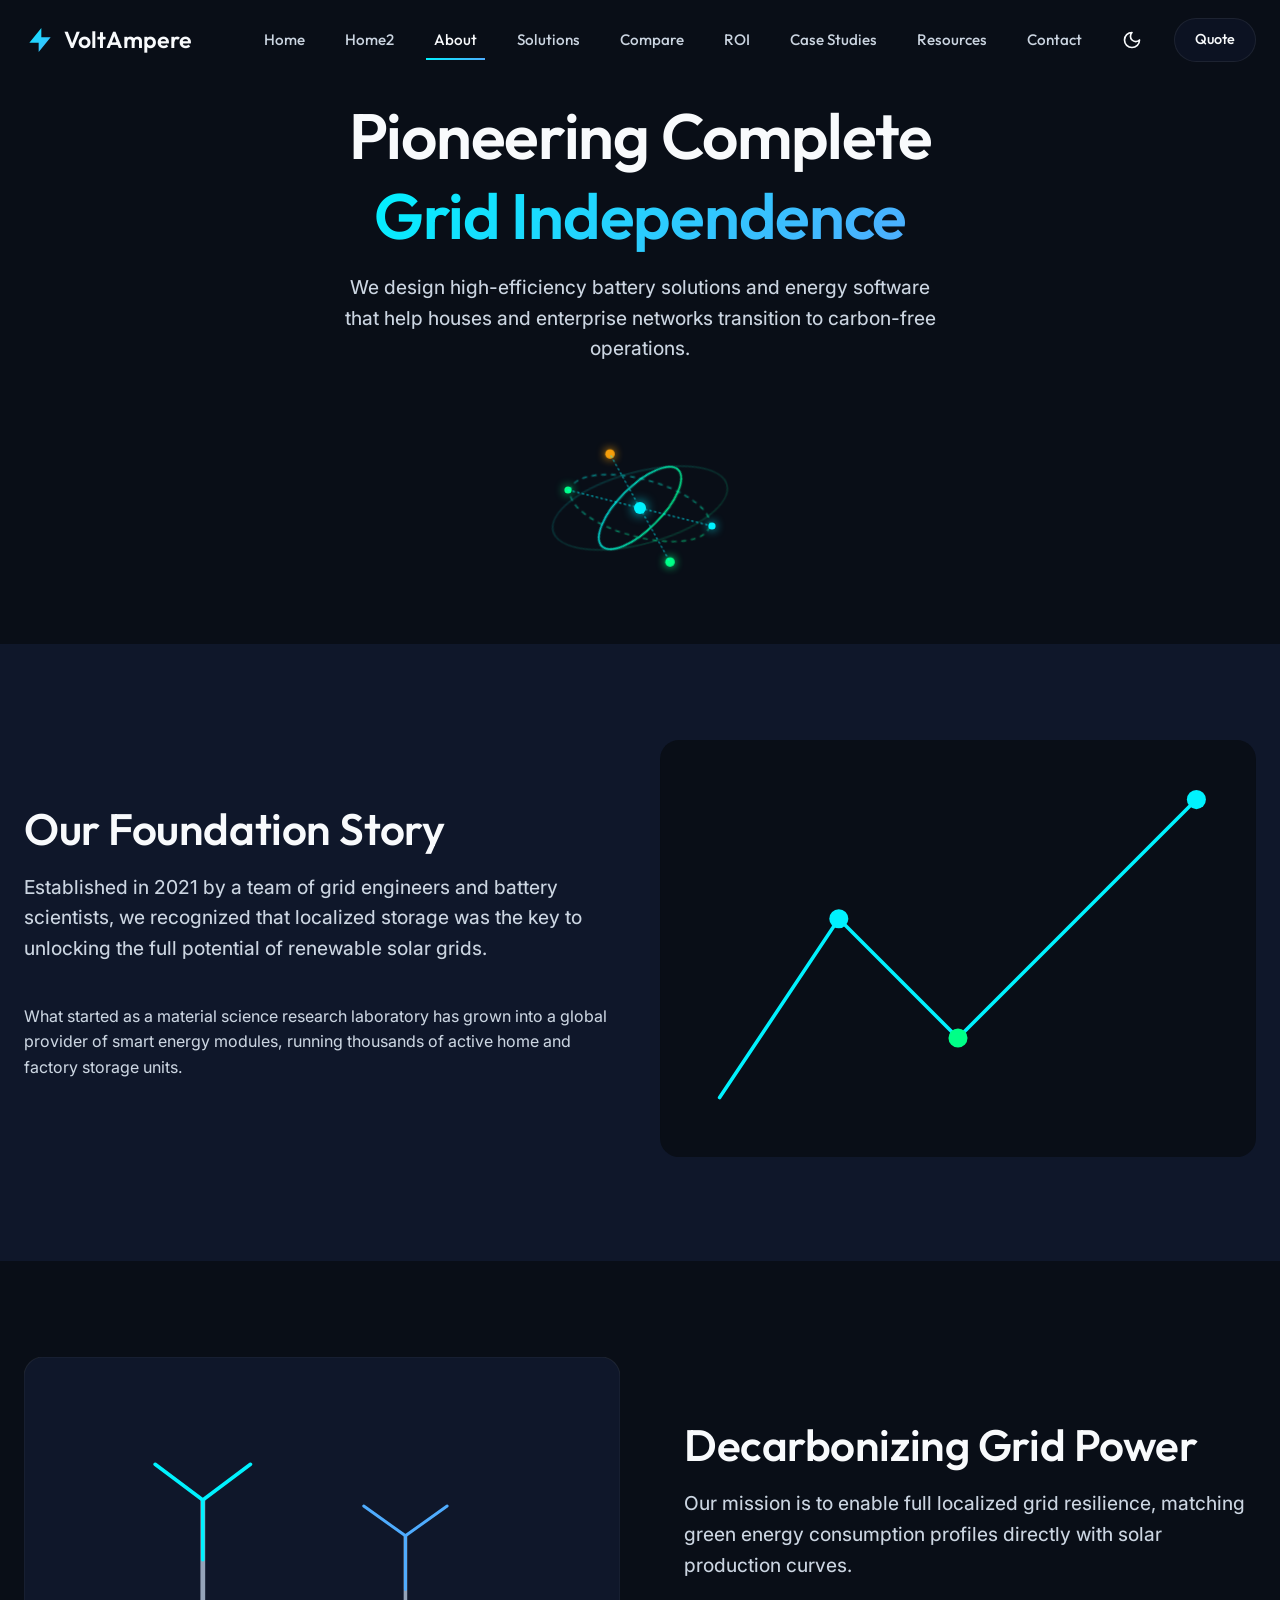
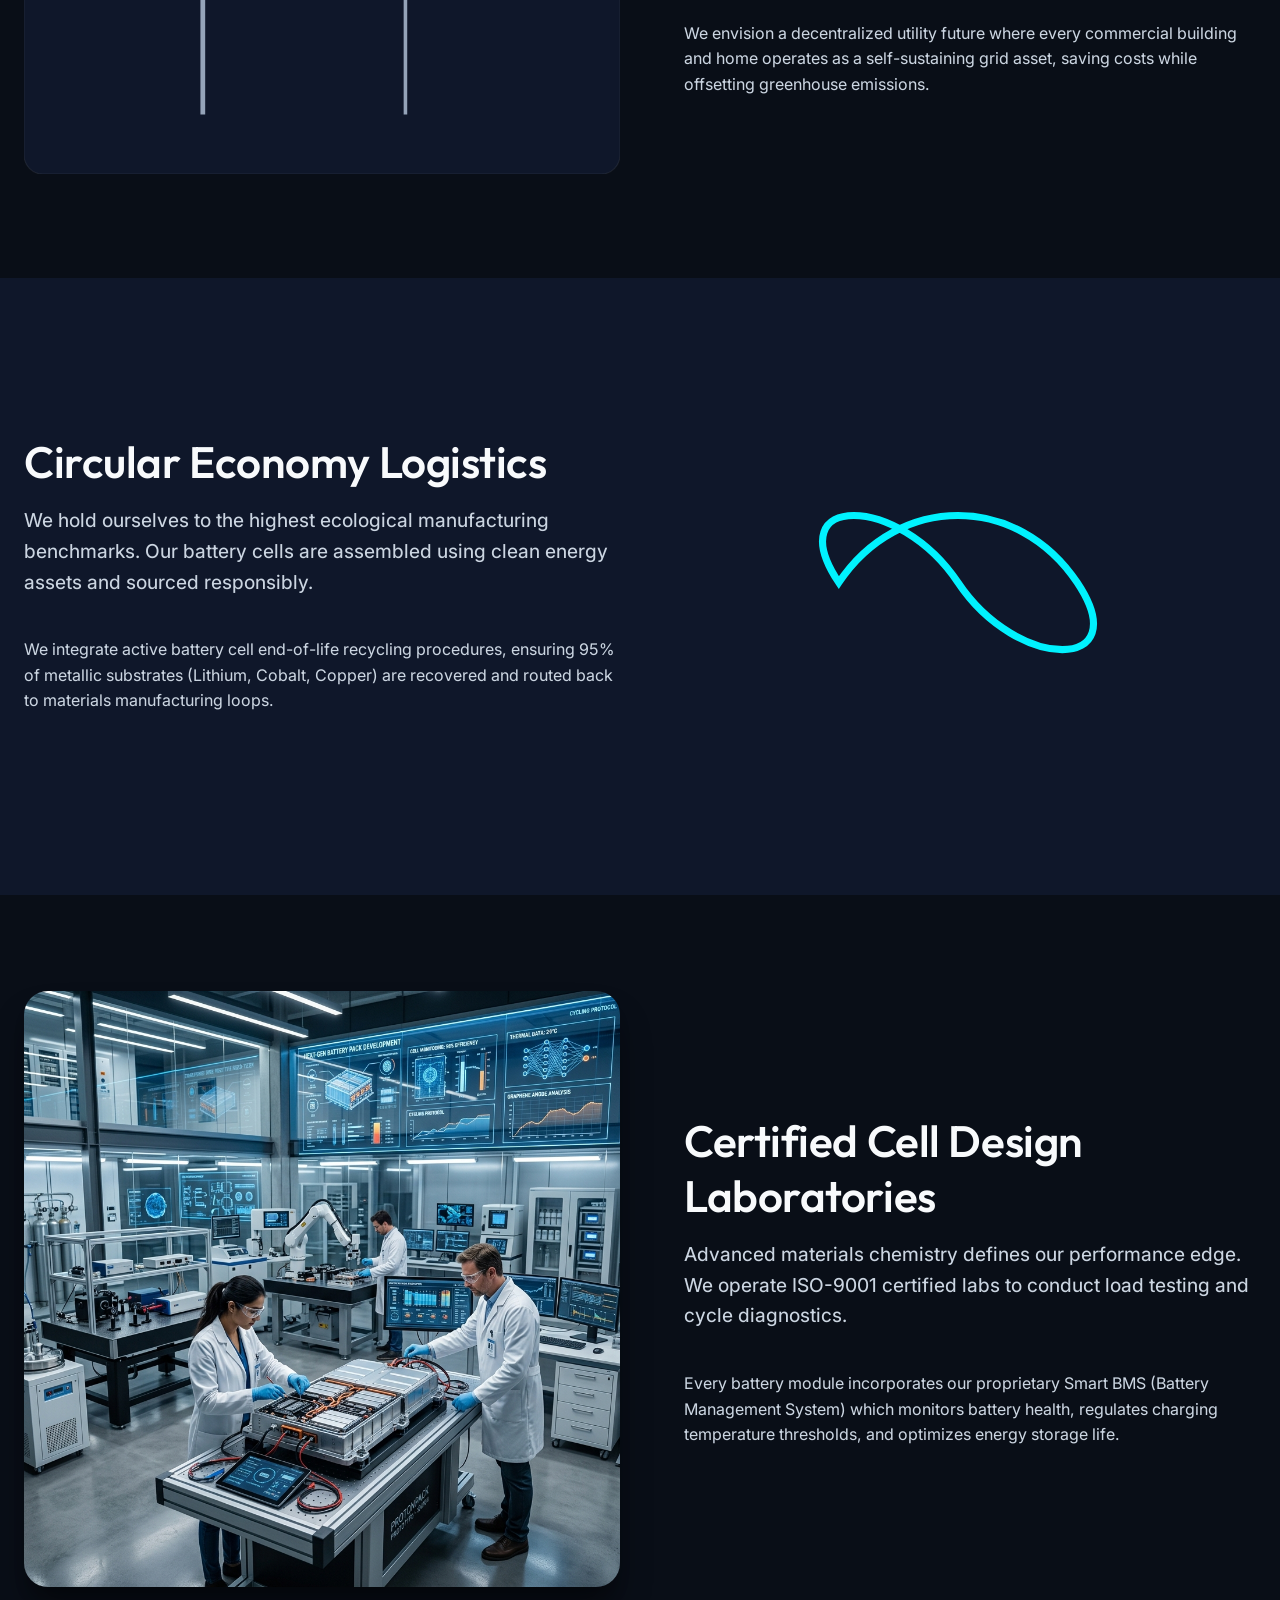
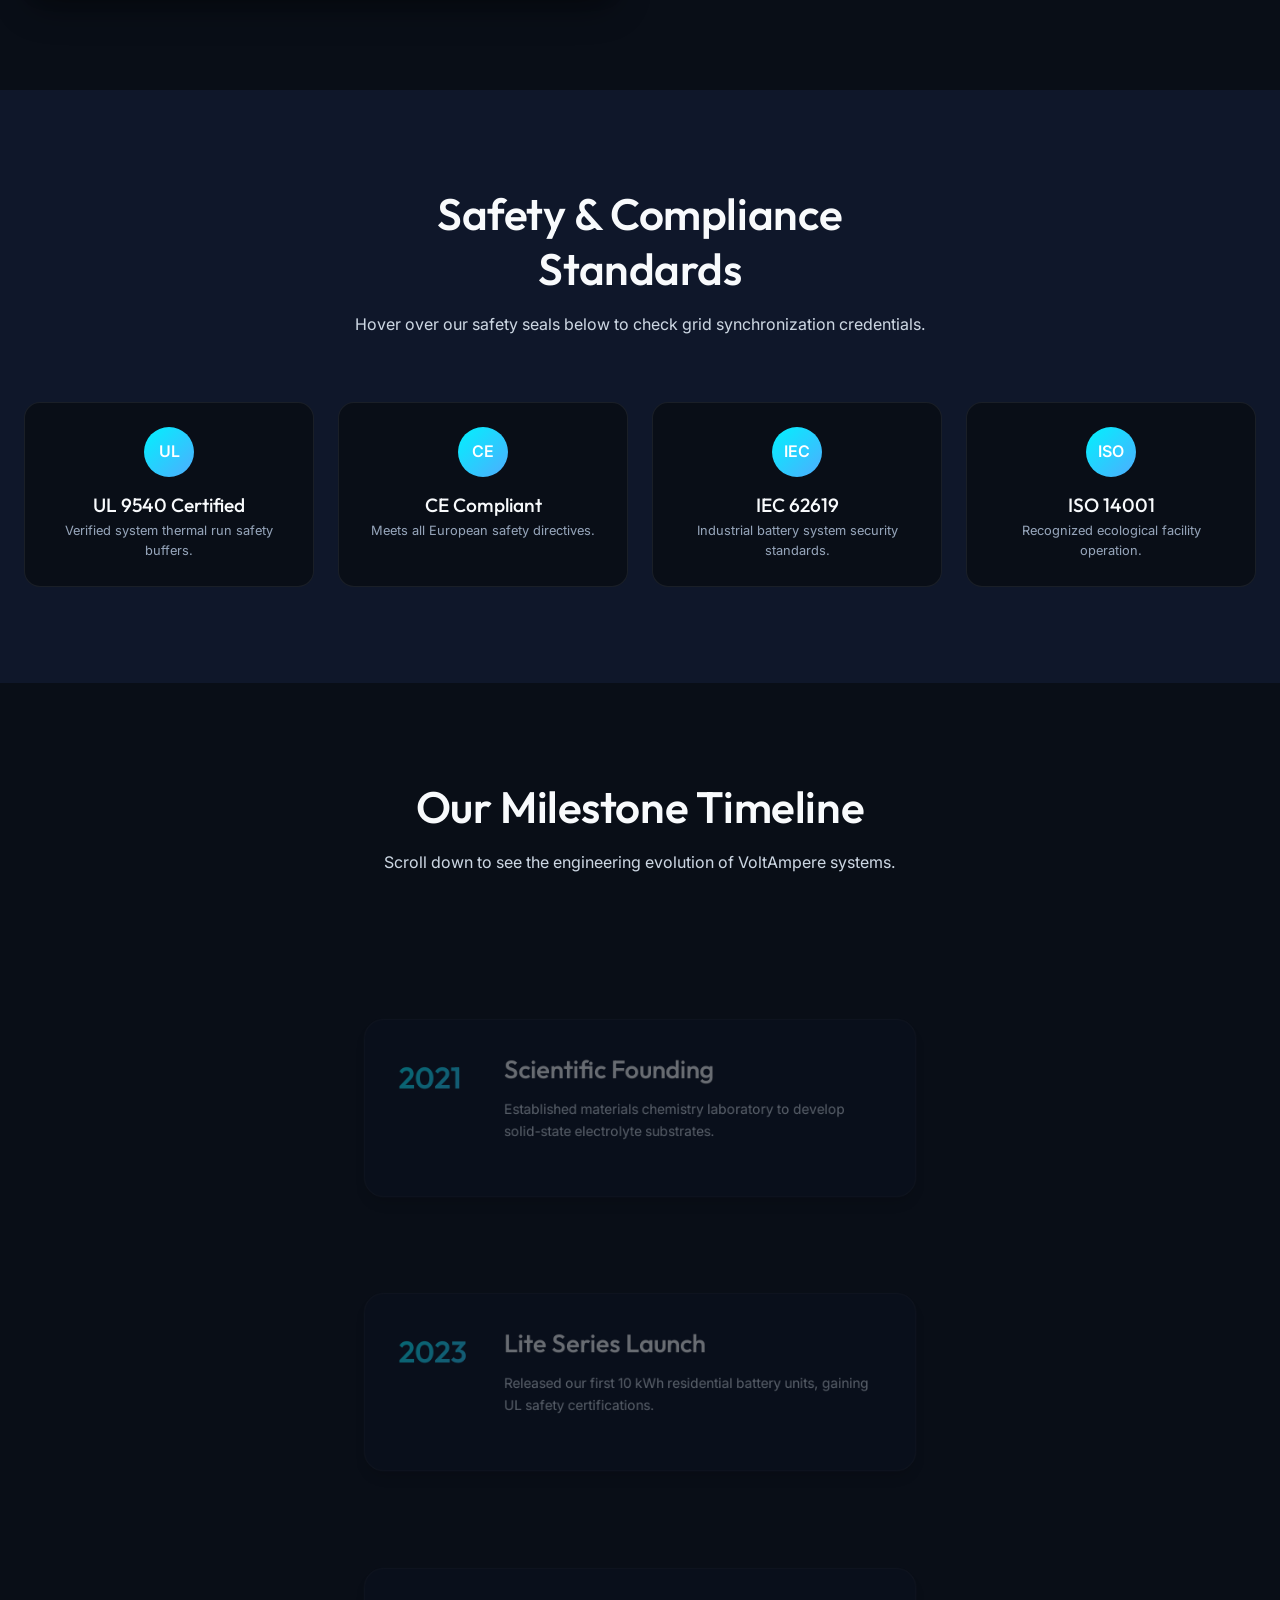
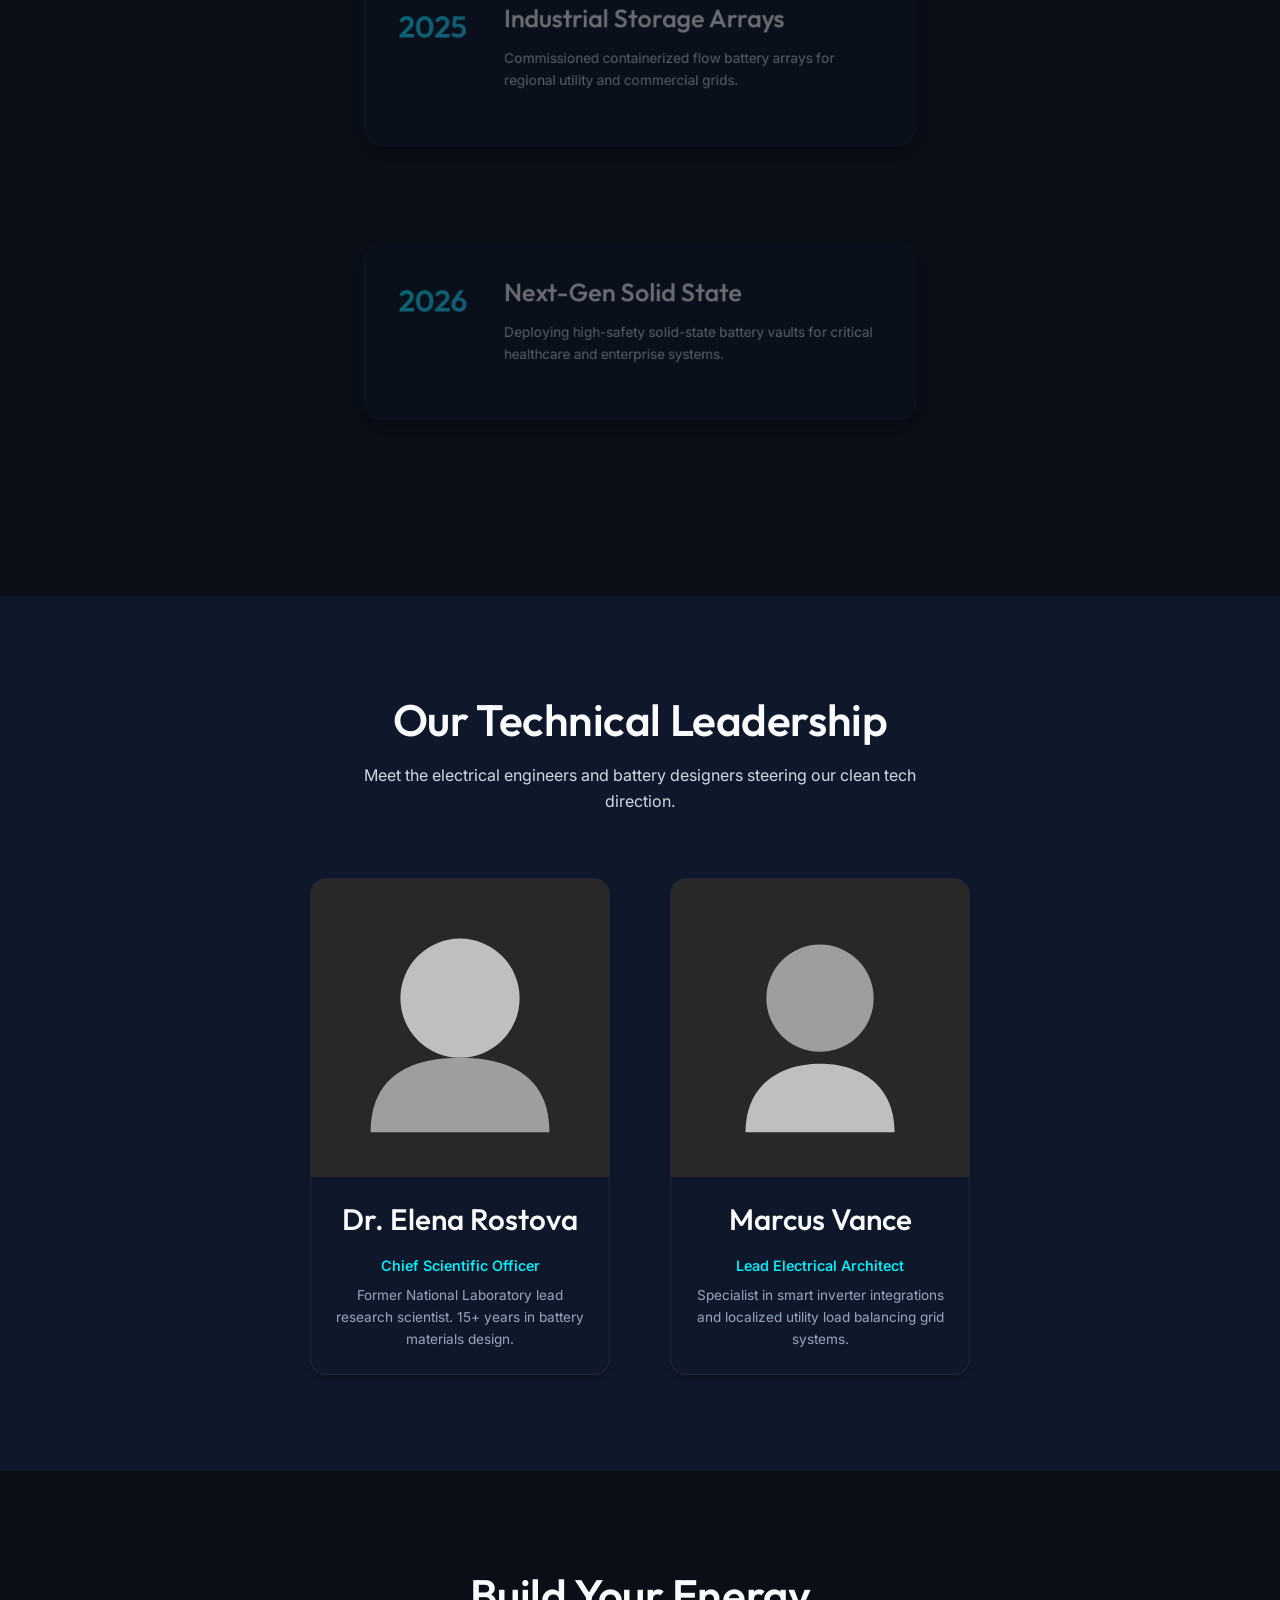
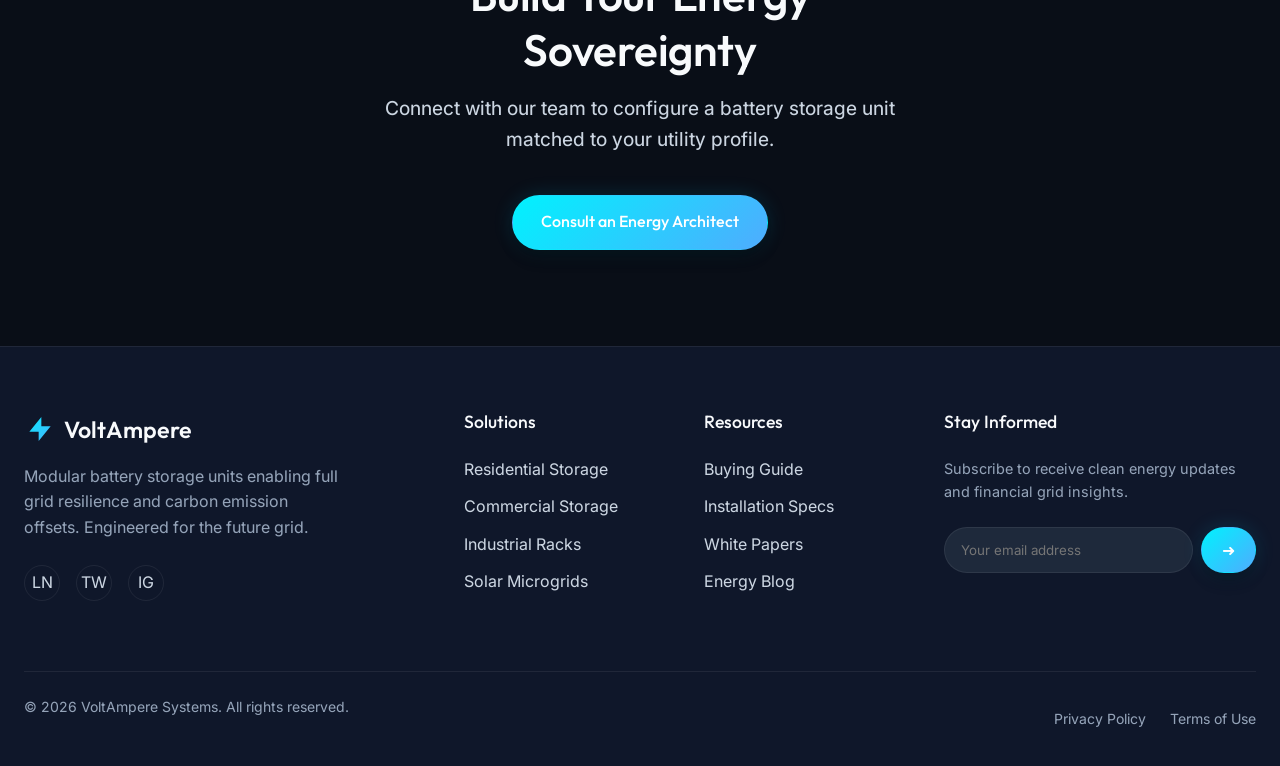
==== about.html @ 414923e1 "Build: Premium energy storage website layouts, animated SVGs, responsive overflow locks, and custom " ====
<!DOCTYPE html>
<html lang="en" data-theme="dark">
<head>
    <meta charset="UTF-8">
    <meta name="viewport" content="width=device-width, initial-scale=1.0">
    <meta name="description" content="Learn about our clean tech mission, design values and advanced energy cells engineering team.">
    <title>VoltAmpere | About Our Clean Tech Mission</title>
    
    <!-- Favicon -->
    <link rel="icon" type="image/svg+xml" href="data:image/svg+xml,%3Csvg xmlns='http://www.w3.org/2000/svg' viewBox='0 0 24 24'%3E%3Cpath fill='%2300f2fe' d='M13 10V3L4 14h7v7l9-11h-7z'/%3E%3C/svg%3E">
    
    <!-- Stylesheets -->
    <link rel="stylesheet" href="styles/main.css">
    <link rel="stylesheet" href="styles/page-specific.css">
</head>
<body class="theme-cyan-green">

    <!-- HEADER NAVIGATION -->
    <header class="site-header">
        <div class="container">
            <a href="index.html" class="logo" aria-label="VoltAmpere Home">
                <div class="logo-icon"></div>
                <span>VoltAmpere</span>
            </a>
            
            <nav class="desktop-nav" aria-label="Main Navigation">
                <a href="index.html" class="nav-link">Home</a>
                <a href="home2.html" class="nav-link">Home2</a>
                <a href="about.html" class="nav-link active">About</a>
                <a href="solutions.html" class="nav-link">Solutions</a>
                <a href="compare.html" class="nav-link">Compare</a>
                <a href="roi.html" class="nav-link">ROI</a>
                <a href="projects.html" class="nav-link">Case Studies</a>
                <a href="resources.html" class="nav-link">Resources</a>
                <a href="contact.html" class="nav-link">Contact</a>
                
                <button class="theme-toggle-btn" aria-label="Toggle Light/Dark Mode">
                    <svg class="sun" viewBox="0 0 24 24" fill="none" stroke="currentColor" stroke-width="2" stroke-linecap="round" stroke-linejoin="round"><circle cx="12" cy="12" r="4"/><path d="M12 2v2M12 20v2M4.93 4.93l1.41 1.41M17.66 17.66l1.41 1.41M2 12h2M20 12h2M6.34 17.66l-1.41 1.41M19.07 4.93l-1.41 1.41"/></svg>
                    <svg class="moon" viewBox="0 0 24 24" fill="none" stroke="currentColor" stroke-width="2" stroke-linecap="round" stroke-linejoin="round"><path d="M12 3a6 6 0 0 0 9 9 9 9 0 1 1-9-9Z"/></svg>
                </button>
                
                <a href="contact.html" class="btn btn-secondary" style="padding: 0.6rem 1.25rem; font-size: 0.9rem;">Quote</a>
            </nav>
            
            <button class="menu-btn" aria-label="Open Navigation Menu" aria-expanded="false">
                <span class="menu-btn-burger"></span>
            </button>
        </div>
    </header>

    <!-- MOBILE NAVIGATION DRAWER -->
    <div class="mobile-backdrop"></div>
    <nav class="mobile-nav" aria-label="Mobile Navigation">
        <button class="theme-toggle-btn" aria-label="Toggle Light/Dark Mode" style="align-self: flex-end; margin-bottom: var(--spacing-sm);">
            <svg class="sun" viewBox="0 0 24 24" fill="none" stroke="currentColor" stroke-width="2" stroke-linecap="round" stroke-linejoin="round"><circle cx="12" cy="12" r="4"/><path d="M12 2v2M12 20v2M4.93 4.93l1.41 1.41M17.66 17.66l1.41 1.41M2 12h2M20 12h2M6.34 17.66l-1.41 1.41M19.07 4.93l-1.41 1.41"/></svg>
            <svg class="moon" viewBox="0 0 24 24" fill="none" stroke="currentColor" stroke-width="2" stroke-linecap="round" stroke-linejoin="round"><path d="M12 3a6 6 0 0 0 9 9 9 9 0 1 1-9-9Z"/></svg>
        </button>
        <a href="index.html" class="nav-link">Home</a>
        <a href="home2.html" class="nav-link">Home2</a>
        <a href="about.html" class="nav-link active">About</a>
        <a href="solutions.html" class="nav-link">Solutions</a>
        <a href="compare.html" class="nav-link">Compare</a>
        <a href="roi.html" class="nav-link">ROI</a>
        <a href="projects.html" class="nav-link">Case Studies</a>
        <a href="resources.html" class="nav-link">Resources</a>
        <a href="contact.html" class="nav-link">Contact</a>
        <a href="contact.html" class="btn btn-primary" style="margin-top: var(--spacing-md);">Quote</a>
    </nav>

    <!-- HERO / TITLE -->
    <section class="section" style="padding-top: calc(var(--header-height) + var(--spacing-sm)); padding-bottom: var(--spacing-sm); min-height: calc(75vh - var(--header-height)); display: flex; align-items: center; text-align: center;" aria-label="About Us Hero">
        <div class="container" style="max-width: 800px; display: flex; flex-direction: column; align-items: center;">
            <div class="reveal">
                <h1 style="margin-bottom: var(--spacing-sm);">Pioneering Complete <br><span style="background: var(--accent-gradient); -webkit-background-clip: text; -webkit-text-fill-color: transparent;">Grid Independence</span></h1>
                <p class="lead-text" style="max-width: 600px; margin: 0 auto var(--spacing-sm);">We design high-efficiency battery solutions and energy software that help houses and enterprise networks transition to carbon-free operations.</p>
            </div>
            <div class="reveal stagger-2" style="width: 100%; max-width: 280px; margin-top: var(--spacing-xs);">
                <div style="height: 240px; display: flex; align-items: center; justify-content: center; perspective: 800px;">
                    <svg viewBox="0 0 400 400" width="100%" height="100%" style="overflow: visible; transform-style: preserve-3d; animation: float-slow 4s ease-in-out infinite alternate;">
                        <defs>
                            <linearGradient id="grid-grad-about" x1="0" y1="0" x2="1" y2="1">
                                <stop offset="0%" stop-color="#00f2fe"/>
                                <stop offset="100%" stop-color="#00ff87"/>
                            </linearGradient>
                        </defs>
                        <!-- 3D floating rings -->
                        <ellipse cx="200" cy="200" rx="150" ry="60" stroke="url(#grid-grad-about)" stroke-width="1.5" fill="none" opacity="0.3" transform="rotate(-15 200 200)"/>
                        <ellipse cx="200" cy="200" rx="120" ry="48" stroke="url(#grid-grad-about)" stroke-width="2" fill="none" opacity="0.6" stroke-dasharray="8 8" transform="rotate(15 200 200)"/>
                        <ellipse cx="200" cy="200" rx="90" ry="36" stroke="url(#grid-grad-about)" stroke-width="3" fill="none" opacity="0.9" transform="rotate(-45 200 200)"/>
                        <!-- Nodes -->
                        <circle cx="200" cy="200" r="10" fill="#00f2fe" style="filter: drop-shadow(0 0 10px #00f2fe);"/>
                        <circle cx="80" cy="170" r="6" fill="#00ff87" style="filter: drop-shadow(0 0 8px #00ff87);"/>
                        <circle cx="320" cy="230" r="6" fill="#00f2fe" style="filter: drop-shadow(0 0 8px #00f2fe);"/>
                        <circle cx="150" cy="110" r="8" fill="#f59e0b" style="filter: drop-shadow(0 0 8px #f59e0b);"/>
                        <circle cx="250" cy="290" r="8" fill="#00ff87" style="filter: drop-shadow(0 0 8px #00ff87);"/>
                        <!-- Connecting lines -->
                        <line x1="200" y1="200" x2="80" y2="170" stroke="#00f2fe" stroke-width="1.5" stroke-dasharray="4 4"/>
                        <line x1="200" y1="200" x2="320" y2="230" stroke="#00f2fe" stroke-width="1.5" stroke-dasharray="4 4"/>
                        <line x1="200" y1="200" x2="150" y2="110" stroke="#00f2fe" stroke-width="1.5" stroke-dasharray="4 4"/>
                        <line x1="200" y1="200" x2="250" y2="290" stroke="#00f2fe" stroke-width="1.5" stroke-dasharray="4 4"/>
                    </svg>
                </div>
            </div>
        </div>
    </section>

    <!-- COMPANY STORY -->
    <section class="section" style="background: var(--bg-secondary);" aria-label="Company Story">
        <div class="container">
            <div class="grid-2" style="align-items: center;">
                <div class="reveal">
                    <h2>Our Foundation Story</h2>
                    <p class="lead-text">Established in 2021 by a team of grid engineers and battery scientists, we recognized that localized storage was the key to unlocking the full potential of renewable solar grids.</p>
                    <p>What started as a material science research laboratory has grown into a global provider of smart energy modules, running thousands of active home and factory storage units.</p>
                </div>
                <div class="reveal stagger-2">
                    <!-- SVG Company Story Graphic -->
                    <svg viewBox="0 0 500 350" fill="none" xmlns="http://www.w3.org/2000/svg" style="width: 100%;">
                        <rect width="500" height="350" rx="16" fill="var(--bg-primary)"/>
                        <!-- Stylized architectural drafting outline -->
                        <path d="M50 300 L150 150 L250 250 L450 50" stroke="var(--accent-primary)" stroke-width="3" stroke-linecap="round" fill="none"/>
                        <circle cx="150" cy="150" r="8" fill="#00f2fe"/>
                        <circle cx="250" cy="250" r="8" fill="#00ff87"/>
                        <circle cx="450" cy="50" r="8" fill="#00f2fe"/>
                    </svg>
                </div>
            </div>
        </div>
    </section>

    <!-- MISSION & VISION -->
    <section class="section" aria-label="Mission and Vision">
        <div class="container">
            <div class="grid-2" style="align-items: center;">
                <div class="reveal">
                    <!-- SVG Mission Landscape -->
                    <svg viewBox="0 0 500 350" fill="none" xmlns="http://www.w3.org/2000/svg" style="width: 100%;">
                        <rect width="500" height="350" rx="16" fill="var(--bg-secondary)" stroke="var(--border-color)" stroke-width="1"/>
                        <!-- Wind turbines -->
                        <line x1="150" y1="300" x2="150" y2="120" stroke="var(--text-muted)" stroke-width="4"/>
                        <path d="M150 120 L110 90 M150 120 L190 90 M150 120 L150 170" stroke="var(--accent-primary)" stroke-width="3" stroke-linecap="round"/>
                        
                        <line x1="320" y1="300" x2="320" y2="150" stroke="var(--text-muted)" stroke-width="3"/>
                        <path d="M320 150 L285 125 M320 150 L355 125 M320 150 L320 195" stroke="var(--accent-secondary)" stroke-width="2.5" stroke-linecap="round"/>
                    </svg>
                </div>
                <div class="reveal stagger-2" style="padding-left: var(--spacing-md);">
                    <h2>Decarbonizing Grid Power</h2>
                    <p class="lead-text">Our mission is to enable full localized grid resilience, matching green energy consumption profiles directly with solar production curves.</p>
                    <p>We envision a decentralized utility future where every commercial building and home operates as a self-sustaining grid asset, saving costs while offsetting greenhouse emissions.</p>
                </div>
            </div>
        </div>
    </section>

    <!-- SUSTAINABILITY COMMITMENT -->
    <section class="section" style="background: var(--bg-secondary);" aria-label="Sustainability Commitment">
        <div class="container">
            <div class="grid-2" style="align-items: center;">
                <div class="reveal">
                    <h2>Circular Economy Logistics</h2>
                    <p class="lead-text">We hold ourselves to the highest ecological manufacturing benchmarks. Our battery cells are assembled using clean energy assets and sourced responsibly.</p>
                    <p>We integrate active battery cell end-of-life recycling procedures, ensuring 95% of metallic substrates (Lithium, Cobalt, Copper) are recovered and routed back to materials manufacturing loops.</p>
                </div>
                <div class="reveal stagger-2">
                    <!-- SVG Ecology Loop Graphic -->
                    <svg viewBox="0 0 500 350" fill="none" xmlns="http://www.w3.org/2000/svg" style="width: 100%;">
                        <!-- Infinity leaf recycling loop -->
                        <path d="M150 175 C100 100, 200 100, 250 175 C300 250, 400 250, 350 175 C300 100, 200 100, 150 175 Z" stroke="url(#recycle-grad)" stroke-width="6" fill="none" stroke-linecap="round"/>
                        <defs>
                            <linearGradient id="recycle-grad" x1="100" y1="100" x2="400" y2="250">
                                <stop offset="0%" stop-color="#00f2fe"/>
                                <stop offset="100%" stop-color="#00ff87"/>
                            </linearGradient>
                        </defs>
                    </svg>
                </div>
            </div>
        </div>
    </section>

    <!-- OUR TECHNOLOGY & WHY CHOOSE US -->
    <section class="section" aria-label="Our Technology">
        <div class="container">
            <div class="grid-2" style="align-items: center;">
                <div class="reveal">
                    <img src="assets/images/tech_lab.png" alt="Advanced research engineers inspecting battery materials in clean lab" style="width: 100%; border-radius: var(--radius-lg); box-shadow: var(--shadow-lg);">
                </div>
                <div class="reveal stagger-2" style="padding-left: var(--spacing-md);">
                    <h2>Certified Cell Design Laboratories</h2>
                    <p class="lead-text">Advanced materials chemistry defines our performance edge. We operate ISO-9001 certified labs to conduct load testing and cycle diagnostics.</p>
                    <p>Every battery module incorporates our proprietary Smart BMS (Battery Management System) which monitors battery health, regulates charging temperature thresholds, and optimizes energy storage life.</p>
                </div>
            </div>
        </div>
    </section>

    <!-- INDUSTRY EXPERIENCE & CERTIFICATIONS -->
    <section class="section" style="background: var(--bg-secondary);" aria-label="Certifications">
        <div class="container">
            <div class="text-center" style="max-width: 600px; margin: 0 auto var(--spacing-xl);">
                <h2>Safety & Compliance Standards</h2>
                <p>Hover over our safety seals below to check grid synchronization credentials.</p>
            </div>
            
            <div class="grid-4">
                <!-- Cert 1 -->
                <div class="reveal cert-card" style="background: var(--bg-primary); padding: var(--spacing-md); border-radius: var(--radius-md); text-align: center; border: 1px solid var(--border-color); cursor: pointer;">
                    <div class="cert-icon" style="width: 50px; height: 50px; background: var(--accent-gradient); border-radius: 50%; display: flex; align-items: center; justify-content: center; color: #ffffff; font-weight: 580; margin: 0 auto var(--spacing-sm); transition: transform 0.6s cubic-bezier(0.16, 1, 0.3, 1);">UL</div>
                    <h4 style="margin-bottom: 0.25rem;">UL 9540 Certified</h4>
                    <p style="font-size: 0.8rem; color: var(--text-muted); margin-bottom: 0;">Verified system thermal run safety buffers.</p>
                </div>
                <!-- Cert 2 -->
                <div class="reveal stagger-2 cert-card" style="background: var(--bg-primary); padding: var(--spacing-md); border-radius: var(--radius-md); text-align: center; border: 1px solid var(--border-color); cursor: pointer;">
                    <div class="cert-icon" style="width: 50px; height: 50px; background: var(--accent-gradient); border-radius: 50%; display: flex; align-items: center; justify-content: center; color: #ffffff; font-weight: 580; margin: 0 auto var(--spacing-sm); transition: transform 0.6s cubic-bezier(0.16, 1, 0.3, 1);">CE</div>
                    <h4 style="margin-bottom: 0.25rem;">CE Compliant</h4>
                    <p style="font-size: 0.8rem; color: var(--text-muted); margin-bottom: 0;">Meets all European safety directives.</p>
                </div>
                <!-- Cert 3 -->
                <div class="reveal stagger-3 cert-card" style="background: var(--bg-primary); padding: var(--spacing-md); border-radius: var(--radius-md); text-align: center; border: 1px solid var(--border-color); cursor: pointer;">
                    <div class="cert-icon" style="width: 50px; height: 50px; background: var(--accent-gradient); border-radius: 50%; display: flex; align-items: center; justify-content: center; color: #ffffff; font-weight: 580; margin: 0 auto var(--spacing-sm); transition: transform 0.6s cubic-bezier(0.16, 1, 0.3, 1);">IEC</div>
                    <h4 style="margin-bottom: 0.25rem;">IEC 62619</h4>
                    <p style="font-size: 0.8rem; color: var(--text-muted); margin-bottom: 0;">Industrial battery system security standards.</p>
                </div>
                <!-- Cert 4 -->
                <div class="reveal stagger-4 cert-card" style="background: var(--bg-primary); padding: var(--spacing-md); border-radius: var(--radius-md); text-align: center; border: 1px solid var(--border-color); cursor: pointer;">
                    <div class="cert-icon" style="width: 50px; height: 50px; background: var(--accent-gradient); border-radius: 50%; display: flex; align-items: center; justify-content: center; color: #ffffff; font-weight: 580; margin: 0 auto var(--spacing-sm); transition: transform 0.6s cubic-bezier(0.16, 1, 0.3, 1);">ISO</div>
                    <h4 style="margin-bottom: 0.25rem;">ISO 14001</h4>
                    <p style="font-size: 0.8rem; color: var(--text-muted); margin-bottom: 0;">Recognized ecological facility operation.</p>
                </div>
            </div>
        </div>
    </section>

    <!-- INNOVATION TIMELINE (3D DEPTH SCROLL) -->
    <section class="section" style="perspective: 1000px; overflow: hidden;" aria-label="History Timeline">
        <div class="container">
            <div class="text-center" style="max-width: 600px; margin: 0 auto var(--spacing-xl);">
                <h2>Our Milestone Timeline</h2>
                <p>Scroll down to see the engineering evolution of VoltAmpere systems.</p>
            </div>
            
            <div class="timeline-depth-container">
                <!-- Card 1 -->
                <div class="timeline-depth-card">
                    <div class="timeline-depth-year">2021</div>
                    <div>
                        <h3>Scientific Founding</h3>
                        <p>Established materials chemistry laboratory to develop solid-state electrolyte substrates.</p>
                    </div>
                </div>
                <!-- Card 2 -->
                <div class="timeline-depth-card">
                    <div class="timeline-depth-year">2023</div>
                    <div>
                        <h3>Lite Series Launch</h3>
                        <p>Released our first 10 kWh residential battery units, gaining UL safety certifications.</p>
                    </div>
                </div>
                <!-- Card 3 -->
                <div class="timeline-depth-card">
                    <div class="timeline-depth-year">2025</div>
                    <div>
                        <h3>Industrial Storage Arrays</h3>
                        <p>Commissioned containerized flow battery arrays for regional utility and commercial grids.</p>
                    </div>
                </div>
                <!-- Card 4 -->
                <div class="timeline-depth-card">
                    <div class="timeline-depth-year">2026</div>
                    <div>
                        <h3>Next-Gen Solid State</h3>
                        <p>Deploying high-safety solid-state battery vaults for critical healthcare and enterprise systems.</p>
                    </div>
                </div>
            </div>
        </div>
    </section>

    <!-- TEAM INTRODUCTION -->
    <section class="section" style="background: var(--bg-secondary);" aria-label="Our Team">
        <div class="container">
            <div class="text-center" style="max-width: 600px; margin: 0 auto var(--spacing-xl);">
                <h2>Our Technical Leadership</h2>
                <p>Meet the electrical engineers and battery designers steering our clean tech direction.</p>
            </div>
            
            <div class="team-grid">
                <!-- Member 1 -->
                <div class="reveal team-card">
                    <div class="team-card-image-wrap">
                        <!-- Custom styled team avatar in vector SVG to satisfy unique image constraint -->
                        <svg viewBox="0 0 100 100" class="team-card-image" style="width: 100%; height: 100%; display: block; background: #1e293b;">
                            <circle cx="50" cy="40" r="20" fill="var(--accent-primary)"/>
                            <path d="M20 85 C20 65, 35 60, 50 60 C65 60, 80 65, 80 85 Z" fill="var(--accent-secondary)"/>
                        </svg>
                    </div>
                    <div class="team-card-info">
                        <h3>Dr. Elena Rostova</h3>
                        <p style="color: var(--accent-primary); font-size: 0.9rem; font-weight: 550; margin-bottom: 0.5rem;">Chief Scientific Officer</p>
                        <p style="font-size: 0.85rem; color: var(--text-muted); margin-bottom: 0;">Former National Laboratory lead research scientist. 15+ years in battery materials design.</p>
                    </div>
                </div>
                <!-- Member 2 -->
                <div class="reveal stagger-2 team-card">
                    <div class="team-card-image-wrap">
                        <svg viewBox="0 0 100 100" class="team-card-image" style="width: 100%; height: 100%; display: block; background: #1e293b;">
                            <circle cx="50" cy="40" r="18" fill="var(--accent-secondary)"/>
                            <path d="M25 85 C25 68, 38 62, 50 62 C62 62, 75 68, 75 85 Z" fill="var(--accent-primary)"/>
                        </svg>
                    </div>
                    <div class="team-card-info">
                        <h3>Marcus Vance</h3>
                        <p style="color: var(--accent-primary); font-size: 0.9rem; font-weight: 550; margin-bottom: 0.5rem;">Lead Electrical Architect</p>
                        <p style="font-size: 0.85rem; color: var(--text-muted); margin-bottom: 0;">Specialist in smart inverter integrations and localized utility load balancing grid systems.</p>
                    </div>
                </div>
            </div>
        </div>
    </section>

    <!-- FINAL CTA -->
    <section class="section text-center" aria-label="CTA">
        <div class="container" style="max-width: 600px;">
            <h2 class="reveal">Build Your Energy Sovereignty</h2>
            <p class="lead-text reveal stagger-1">Connect with our team to configure a battery storage unit matched to your utility profile.</p>
            <a href="contact.html" class="btn btn-primary reveal stagger-2">Consult an Energy Architect</a>
        </div>
    </section>

    <!-- FOOTER -->
    <footer class="site-footer">
        <div class="container">
            <div class="footer-grid">
                <div class="footer-col footer-brand">
                    <a href="index.html" class="logo" style="margin-bottom: var(--spacing-sm);">
                        <div class="logo-icon"></div>
                        <span>VoltAmpere</span>
                    </a>
                    <p>Modular battery storage units enabling full grid resilience and carbon emission offsets. Engineered for the future grid.</p>
                    <div class="footer-socials">
                        <a href="#" class="social-icon" aria-label="LinkedIn">LN</a>
                        <a href="#" class="social-icon" aria-label="Twitter">TW</a>
                        <a href="#" class="social-icon" aria-label="Instagram">IG</a>
                    </div>
                </div>
                
                <div class="footer-col">
                    <h4>Solutions</h4>
                    <ul class="footer-links">
                        <li><a href="solutions.html">Residential Storage</a></li>
                        <li><a href="solutions.html">Commercial Storage</a></li>
                        <li><a href="solutions.html">Industrial Racks</a></li>
                        <li><a href="solutions.html">Solar Microgrids</a></li>
                    </ul>
                </div>
                
                <div class="footer-col">
                    <h4>Resources</h4>
                    <ul class="footer-links">
                        <li><a href="resources.html">Buying Guide</a></li>
                        <li><a href="resources.html">Installation Specs</a></li>
                        <li><a href="resources.html">White Papers</a></li>
                        <li><a href="resources.html">Energy Blog</a></li>
                    </ul>
                </div>
                
                <div class="footer-col">
                    <h4>Stay Informed</h4>
                    <p style="font-size: 0.9rem; color: var(--text-muted);">Subscribe to receive clean energy updates and financial grid insights.</p>
                    <form class="newsletter-form" action="#" method="POST" aria-label="Newsletter Subscription">
                        <input type="email" placeholder="Your email address" class="newsletter-input" required aria-label="Email address">
                        <button type="submit" class="btn btn-primary" style="padding: 0.75rem 1.25rem;">➜</button>
                    </form>
                </div>
            </div>
            
            <div class="footer-bottom">
                <p>&copy; 2026 VoltAmpere Systems. All rights reserved.</p>
                <div style="display: flex; gap: var(--spacing-md);">
                    <a href="#">Privacy Policy</a>
                    <a href="#">Terms of Use</a>
                </div>
            </div>
        </div>
    </footer>

    <!-- Scripts -->
    <script src="js/main.js"></script>
    <script>
        // About Us Page specific script for scroll-driven 3D depth timeline
        document.addEventListener('DOMContentLoaded', () => {
            const cards = document.querySelectorAll('.timeline-depth-card');
            if (!cards.length) return;

            function scaleTimelineCards() {
                if (window.matchMedia('(prefers-reduced-motion: reduce)').matches) {
                    cards.forEach(card => {
                        card.style.transform = 'none';
                        card.style.opacity = '1';
                    });
                    return;
                }

                const viewportCenter = window.innerHeight / 2;

                cards.forEach(card => {
                    const rect = card.getBoundingClientRect();
                    const cardCenter = rect.top + (rect.height / 2);
                    const distance = Math.abs(viewportCenter - cardCenter);

                    // Compute scaling factor based on distance from screen center
                    const maxDistance = window.innerHeight * 0.6;
                    const factor = Math.max(0, 1 - (distance / maxDistance));

                    // Subtle 3D scale and perspective translations
                    const scale = 0.85 + (factor * 0.15);
                    const opacity = 0.4 + (factor * 0.6);
                    const translateZ = -150 + (factor * 150);

                    card.style.transform = `scale(${scale}) translateZ(${translateZ}px)`;
                    card.style.opacity = opacity;

                    if (factor > 0.7) {
                        card.classList.add('active');
                    } else {
                        card.classList.remove('active');
                    }
                });
            }

            window.addEventListener('scroll', scaleTimelineCards, { passive: true });
            window.addEventListener('resize', scaleTimelineCards, { passive: true });
            scaleTimelineCards(); // Call once to draw current state
        });
    </script>
</body>
</html>
---- styles/main.css ----
/* ==========================================================================
   DESIGN SYSTEM - CORE STYLES (styles/main.css)
   ========================================================================== */

/* --- GOOGLE FONTS IMPORT --- */
@import url('https://fonts.googleapis.com/css2?family=Inter:wght@400;420;450;500;550&family=Outfit:wght@400;500;540;560;580&display=swap');

/* --- CUSTOM VARIABLES --- */
:root {
    /* Fonts */
    --font-primary: 'Outfit', sans-serif;
    --font-secondary: 'Inter', sans-serif;

    /* Spacing */
    --spacing-xs: 0.5rem;
    --spacing-sm: 1rem;
    --spacing-md: 1.5rem;
    --spacing-lg: 2.5rem;
    --spacing-xl: 4rem;
    --spacing-xxl: 6rem;
    
    /* Layout Constants */
    --container-max-width: 1280px;
    --header-height: 80px;
    
    /* Transition & Easing */
    --transition-smooth: 0.4s cubic-bezier(0.16, 1, 0.3, 1);
    --transition-fast: 0.2s ease;
    
    /* Border Radius */
    --radius-sm: 8px;
    --radius-md: 16px;
    --radius-lg: 24px;
    --radius-full: 9999px;

    /* Theme Tokens (Light Mode - Default) */
    --bg-primary: #f8fafc;
    --bg-secondary: #ffffff;
    --bg-tertiary: #f1f5f9;
    --text-primary: #020617;
    --text-secondary: #1e293b;
    --text-muted: #475569;
    --border-color: rgba(15, 23, 42, 0.08);
    
    /* Glassmorphism Light */
    --glass-bg: rgba(255, 255, 255, 0.7);
    --glass-border: rgba(255, 255, 255, 0.4);
    --glass-shadow: rgba(15, 23, 42, 0.05);
    
    /* Shadows */
    --shadow-sm: 0 4px 6px -1px rgba(0, 0, 0, 0.05), 0 2px 4px -1px rgba(0, 0, 0, 0.03);
    --shadow-md: 0 10px 15px -3px rgba(0, 0, 0, 0.05), 0 4px 6px -2px rgba(0, 0, 0, 0.02);
    --shadow-lg: 0 20px 25px -5px rgba(0, 0, 0, 0.05), 0 10px 10px -5px rgba(0, 0, 0, 0.02);
    --shadow-glow: 0 0 20px rgba(0, 210, 255, 0.15);
    
    /* Default Accent (Electric Blue & Mint Green) */
    --accent-primary: #0284c7;
    --accent-secondary: #0d9488;
    --accent-gradient: linear-gradient(135deg, #0284c7 0%, #0d9488 100%);
    --accent-glow: rgba(2, 132, 199, 0.15);
    --accent-glow-secondary: rgba(13, 148, 136, 0.1);
}

/* --- DARK MODE OVERRIDES --- */
[data-theme="dark"] {
    --bg-primary: #090e17;
    --bg-secondary: #0f172a;
    --bg-tertiary: #1e293b;
    --text-primary: #f8fafc;
    --text-secondary: #cbd5e1;
    --text-muted: #94a3b8;
    --border-color: rgba(248, 250, 252, 0.07);
    
    /* Glassmorphism Dark */
    --glass-bg: rgba(15, 23, 42, 0.6);
    --glass-border: rgba(248, 250, 252, 0.07);
    --glass-shadow: rgba(0, 0, 0, 0.25);
    
    /* Shadows */
    --shadow-sm: 0 4px 6px -1px rgba(0, 0, 0, 0.2), 0 2px 4px -1px rgba(0, 0, 0, 0.1);
    --shadow-md: 0 10px 15px -3px rgba(0, 0, 0, 0.3), 0 4px 6px -2px rgba(0, 0, 0, 0.1);
    --shadow-lg: 0 25px 35px -5px rgba(0, 0, 0, 0.4), 0 15px 15px -5px rgba(0, 0, 0, 0.2);
}

/* --- ACCENT SPECIFIC PATTERNS --- */
/* Theme variant 1: Cyan/Electric Blue (Home 1 style) */
.theme-cyan-green {
    --accent-primary: #00f2fe;
    --accent-secondary: #4facfe;
    --accent-gradient: linear-gradient(135deg, #00f2fe 0%, #4facfe 100%);
    --accent-glow: rgba(0, 242, 254, 0.2);
    --accent-glow-secondary: rgba(79, 172, 254, 0.15);
}

/* Theme variant 2: Emerald Green & Solar Amber (Home 2 style) */
.theme-emerald-amber {
    --accent-primary: #10b981;
    --accent-secondary: #f59e0b;
    --accent-gradient: linear-gradient(135deg, #10b981 0%, #f59e0b 100%);
    --accent-glow: rgba(16, 185, 129, 0.2);
    --accent-glow-secondary: rgba(245, 158, 11, 0.15);
}

/* --- RESET & BASIC STYLING --- */
*, *::before, *::after {
    margin: 0;
    padding: 0;
    box-sizing: border-box;
}

html {
    scroll-behavior: auto; /* Handled via JS and page links custom behavior */
    -webkit-font-smoothing: antialiased;
    -moz-osx-font-smoothing: grayscale;
    overflow-x: hidden;
    width: 100%;
}

body {
    font-family: var(--font-secondary);
    font-size: 1rem;
    font-weight: 420; /* Keep strictly inside 400-430 weight rules */
    line-height: 1.6;
    color: var(--text-secondary);
    background-color: var(--bg-primary);
    overflow-x: hidden;
    width: 100%;
    transition: background-color var(--transition-smooth), color var(--transition-smooth);
}

/* --- ACCESSIBLE FOCUS INDICATORS --- */
*:focus-visible {
    outline: 2px solid var(--accent-primary);
    outline-offset: 4px;
}

/* --- TYPOGRAPHY WEIGHT RULES (STRICT) --- */
h1, h2, h3, h4, h5, h6 {
    font-family: var(--font-primary);
    color: var(--text-primary);
    line-height: 1.25;
    margin-bottom: var(--spacing-sm);
}

h1 {
    font-size: clamp(2.5rem, 5vw, 4.5rem);
    font-weight: 580; /* Strict Limit 580 */
    letter-spacing: -0.02em;
}

h2 {
    font-size: clamp(2rem, 3.5vw, 2.75rem);
    font-weight: 560; /* Strict Limit 560 */
    letter-spacing: -0.01em;
}

h3 {
    font-size: clamp(1.5rem, 2.5vw, 1.85rem);
    font-weight: 540; /* Strict Limit 540 */
}

h4, h5, h6 {
    font-size: clamp(1.1rem, 1.5vw, 1.3rem);
    font-weight: 500; /* Strict Limit 500 */
}

p {
    margin-bottom: var(--spacing-md);
}

.lead-text {
    font-size: clamp(1.1rem, 1.5vw, 1.25rem);
    font-weight: 450; /* Strict Limit 450-500 */
    line-height: 1.6;
    color: var(--text-secondary);
    margin-bottom: var(--spacing-lg);
}

strong, b {
    font-weight: 550; /* Strict Limit 550 max */
}

a {
    color: inherit;
    text-decoration: none;
    transition: color var(--transition-fast);
}

/* --- GRID & LAYOUT UTILITIES --- */
.container {
    width: 100%;
    max-width: var(--container-max-width);
    margin: 0 auto;
    padding: 0 var(--spacing-md);
}

.section {
    padding: var(--spacing-xxl) 0;
    position: relative;
    overflow: hidden;
}

.grid-2 {
    display: grid;
    grid-template-columns: repeat(2, 1fr);
    gap: var(--spacing-lg);
}

.grid-3 {
    display: grid;
    grid-template-columns: repeat(3, 1fr);
    gap: var(--spacing-lg);
}

.grid-4 {
    display: grid;
    grid-template-columns: repeat(4, 1fr);
    gap: var(--spacing-md);
}

/* Horizontal alignment helpers */
.flex-row {
    display: flex;
    align-items: center;
    gap: var(--spacing-md);
}

.flex-center {
    display: flex;
    align-items: center;
    justify-content: center;
}

.text-center {
    text-align: center;
}

/* --- GLASSMORPHISM CLASS --- */
.glass {
    background: var(--glass-bg);
    backdrop-filter: blur(12px);
    -webkit-backdrop-filter: blur(12px);
    border: 1px solid var(--glass-border);
    box-shadow: var(--glass-shadow);
}

/* --- PREMIUM INTERACTION BUTTONS --- */
.btn {
    display: inline-flex;
    align-items: center;
    justify-content: center;
    padding: 0.85rem 1.75rem;
    font-family: var(--font-primary);
    font-size: 1rem;
    font-weight: 510; /* Strict Limit 500-520 */
    border-radius: var(--radius-full);
    border: 1px solid transparent;
    cursor: pointer;
    transition: all var(--transition-smooth);
    position: relative;
    overflow: hidden;
    gap: var(--spacing-xs);
}

.btn-primary {
    background: var(--accent-gradient);
    color: #ffffff;
    box-shadow: var(--shadow-md), var(--shadow-glow);
}

.btn-primary:hover {
    transform: translateY(-2px);
    box-shadow: var(--shadow-lg), 0 0 25px var(--accent-primary);
}

.btn-secondary {
    background: var(--glass-bg);
    border: 1px solid var(--border-color);
    color: var(--text-primary);
}

.btn-secondary:hover {
    background: var(--bg-tertiary);
    transform: translateY(-2px);
    border-color: var(--text-muted);
}

/* Button ripple container classes */
.ripple {
    position: absolute;
    background: rgba(255, 255, 255, 0.4);
    border-radius: 50%;
    transform: scale(0);
    animation: ripple-effect 0.6s linear;
    pointer-events: none;
}

@keyframes ripple-effect {
    to {
        transform: scale(4);
        opacity: 0;
    }
}

/* --- STICKY HEADER --- */
.site-header {
    position: fixed;
    top: 0;
    left: 0;
    width: 100%;
    height: var(--header-height);
    z-index: 100;
    transition: background var(--transition-smooth), height var(--transition-smooth);
}

.site-header.scrolled {
    height: 70px;
    background: var(--glass-bg);
    backdrop-filter: blur(16px);
    -webkit-backdrop-filter: blur(16px);
    border-bottom: 1px solid var(--glass-border);
    box-shadow: var(--shadow-sm);
}

.site-header .container {
    height: 100%;
    display: flex;
    align-items: center;
    justify-content: space-between;
}

.logo {
    display: flex;
    align-items: center;
    gap: 0.5rem;
    font-family: var(--font-primary);
    font-size: 1.45rem;
    font-weight: 580; /* Strict Limit 580 */
    color: var(--text-primary);
}

.logo-icon {
    width: 32px;
    height: 32px;
    background: var(--accent-gradient);
    mask: url("data:image/svg+xml,%3Csvg xmlns='http://www.w3.org/2000/svg' viewBox='0 0 24 24'%3E%3Cpath d='M13 10V3L4 14h7v7l9-11h-7z'/%3E%3C/svg%3E") no-repeat center / contain;
    -webkit-mask: url("data:image/svg+xml,%3Csvg xmlns='http://www.w3.org/2000/svg' viewBox='0 0 24 24'%3E%3Cpath d='M13 10V3L4 14h7v7l9-11h-7z'/%3E%3C/svg%3E") no-repeat center / contain;
}

.desktop-nav {
    display: flex;
    align-items: center;
    gap: var(--spacing-md);
}

.nav-link {
    font-family: var(--font-primary);
    font-weight: 480; /* Strict Limit 450-500 */
    font-size: 0.95rem;
    padding: 0.5rem var(--spacing-xs);
    position: relative;
}

.nav-link::after {
    content: '';
    position: absolute;
    bottom: 0;
    left: 0;
    width: 0;
    height: 2px;
    background: var(--accent-gradient);
    transition: width var(--transition-smooth);
}

.nav-link:hover::after,
.nav-link.active::after {
    width: 100%;
}

.nav-link:hover,
.nav-link.active {
    color: var(--text-primary);
}

/* Dark Mode Button */
.theme-toggle-btn {
    background: transparent;
    border: none;
    color: var(--text-primary);
    cursor: pointer;
    width: 36px;
    height: 36px;
    border-radius: 50%;
    transition: background var(--transition-fast);
}

.theme-toggle-btn:hover {
    background: var(--border-color);
}

.theme-toggle-btn svg {
    width: 20px;
    height: 20px;
    display: block;
    margin: 0 auto;
}

.theme-toggle-btn .sun { display: block; }
.theme-toggle-btn .moon { display: none; }
[data-theme="dark"] .theme-toggle-btn .sun { display: none; }
[data-theme="dark"] .theme-toggle-btn .moon { display: block; }

/* Hamburger Menu Button */
.menu-btn {
    display: none;
    background: transparent;
    border: none;
    cursor: pointer;
    width: 40px;
    height: 40px;
    position: relative;
    z-index: 102;
}

.menu-btn-burger {
    width: 24px;
    height: 2px;
    background: var(--text-primary);
    position: absolute;
    top: 50%;
    left: 50%;
    transform: translate(-50%, -50%);
    transition: background 0.3s ease;
}

.menu-btn-burger::before,
.menu-btn-burger::after {
    content: '';
    width: 24px;
    height: 2px;
    background: var(--text-primary);
    position: absolute;
    transition: transform var(--transition-smooth);
}

.menu-btn-burger::before { transform: translateY(-7px); }
.menu-btn-burger::after { transform: translateY(7px); }

/* Hamburger Open States */
.menu-btn.open .menu-btn-burger {
    background: transparent;
}
.menu-btn.open .menu-btn-burger::before {
    transform: rotate(45deg);
}
.menu-btn.open .menu-btn-burger::after {
    transform: rotate(-45deg);
}

/* --- MOBILE NAVIGATION DRAWER --- */
.mobile-nav {
    position: fixed;
    top: 0;
    right: -100%;
    width: min(320px, 80%);
    height: 100vh;
    background: var(--bg-secondary);
    box-shadow: -10px 0 30px rgba(0, 0, 0, 0.15);
    z-index: 101;
    display: flex;
    flex-direction: column;
    padding: 100px var(--spacing-lg) var(--spacing-lg);
    gap: var(--spacing-md);
    transition: right var(--transition-smooth);
}

.mobile-nav.open {
    right: 0;
}

.mobile-nav .nav-link {
    font-size: 1.2rem;
    padding: 0.75rem 0;
}

.mobile-backdrop {
    position: fixed;
    top: 0;
    left: 0;
    width: 100%;
    height: 100vh;
    background: rgba(9, 14, 23, 0.5);
    backdrop-filter: blur(4px);
    z-index: 100;
    opacity: 0;
    pointer-events: none;
    transition: opacity var(--transition-smooth);
}

.mobile-backdrop.open {
    opacity: 1;
    pointer-events: auto;
}

/* --- GLOBAL FOOTER --- */
.site-footer {
    background-color: var(--bg-secondary);
    border-top: 1px solid var(--border-color);
    padding: var(--spacing-xl) 0 var(--spacing-md);
    font-family: var(--font-secondary);
    transition: background var(--transition-smooth);
}

.footer-grid {
    display: grid;
    grid-template-columns: 2fr repeat(3, 1fr);
    gap: var(--spacing-lg);
    margin-bottom: var(--spacing-xl);
}

.footer-col h4 {
    margin-bottom: var(--spacing-md);
    font-size: 1.1rem;
    font-family: var(--font-primary);
    font-weight: 500;
    color: var(--text-primary);
}

.footer-links {
    list-style: none;
}

.footer-links li {
    margin-bottom: 0.75rem;
}

.footer-links a {
    color: var(--text-secondary);
}

.footer-links a:hover {
    color: var(--accent-primary);
    padding-left: 4px;
}

.footer-brand p {
    color: var(--text-muted);
    margin-top: var(--spacing-sm);
    max-width: 320px;
}

.footer-socials {
    display: flex;
    gap: var(--spacing-sm);
    margin-top: var(--spacing-md);
}

.social-icon {
    width: 36px;
    height: 36px;
    border-radius: 50%;
    border: 1px solid var(--border-color);
    display: flex;
    align-items: center;
    justify-content: center;
    transition: all var(--transition-fast);
}

.social-icon:hover {
    background: var(--accent-gradient);
    border-color: transparent;
    color: #ffffff;
    transform: translateY(-2px);
}

.newsletter-form {
    display: flex;
    gap: 0.5rem;
    margin-top: 0.5rem;
}

.newsletter-input {
    flex: 1;
    padding: 0.75rem 1rem;
    border-radius: var(--radius-full);
    border: 1px solid var(--border-color);
    background: var(--bg-tertiary);
    color: var(--text-primary);
    outline: none;
    font-family: var(--font-secondary);
    transition: border var(--transition-fast);
}

.newsletter-input:focus {
    border-color: var(--accent-primary);
}

.footer-bottom {
    display: flex;
    justify-content: space-between;
    align-items: center;
    padding-top: var(--spacing-md);
    border-top: 1px solid var(--border-color);
    font-size: 0.875rem;
    color: var(--text-muted);
}

/* --- ANIMATION TRANSITION CLASSES (IntersectionObserver based) --- */
.reveal {
    opacity: 0;
    transform: translateY(30px);
    transition: opacity 0.8s cubic-bezier(0.16, 1, 0.3, 1), transform 0.8s cubic-bezier(0.16, 1, 0.3, 1);
}

.reveal.active {
    opacity: 1;
    transform: translateY(0);
}

/* Stagger systems */
.stagger-1 { transition-delay: 80ms; }
.stagger-2 { transition-delay: 160ms; }
.stagger-3 { transition-delay: 240ms; }
.stagger-4 { transition-delay: 320ms; }
.stagger-5 { transition-delay: 400ms; }

/* Responsive adjustments */
@media (max-width: 1024px) {
    .footer-grid {
        grid-template-columns: 1fr 1fr;
        gap: var(--spacing-md);
    }
    .grid-4 {
        grid-template-columns: repeat(2, 1fr);
    }
    .desktop-nav {
        display: none;
    }
    .menu-btn {
        display: block;
    }
}

@media (max-width: 768px) {
    :root {
        --spacing-xl: 3rem;
        --spacing-xxl: 4rem;
    }
    
    .grid-2, .grid-3 {
        grid-template-columns: 1fr;
        gap: var(--spacing-md);
    }
    
    .footer-bottom {
        flex-direction: column;
        gap: var(--spacing-sm);
        text-align: center;
    }
}

/* Reduced Motion Safety */
@media (prefers-reduced-motion: reduce) {
    .reveal, .btn, .social-icon, .nav-link::after, .card-3d-tilt {
        transition: none !important;
        transform: none !important;
        animation: none !important;
        opacity: 1 !important;
    }
    .ripple {
        display: none !important;
    }
}

/* Mobile responsive clamps to prevent horizontal overflow */
@media (max-width: 580px) {
    .grid-4 {
        grid-template-columns: 1fr;
    }
    .before-after-container {
        height: 320px !important;
    }
    .footer-grid {
        grid-template-columns: 1fr;
    }
}
---- styles/page-specific.css ----
/* ==========================================================================
   PAGE-SPECIFIC STYLES & INTERACTIVE COMPONENTS (styles/page-specific.css)
   ========================================================================== */

/* --- UNIVERSAL ANIMATIONS FOR HERO ILLUSTRATIONS --- */
@keyframes float-slow {
    0% { transform: translateY(0px); }
    100% { transform: translateY(-15px); }
}

@keyframes rotate-about {
    0% { transform: rotate(0deg); }
    100% { transform: rotate(360deg); }
}

@keyframes rotate-about-3d {
    0% { transform: rotateY(0deg); }
    100% { transform: rotateY(360deg); }
}

@keyframes orbit-1 {
    0% { transform: rotate(0deg) translateX(100px) rotate(0deg); }
    100% { transform: rotate(360deg) translateX(100px) rotate(-360deg); }
}

@keyframes orbit-2 {
    0% { transform: rotate(180deg) translateX(140px) rotate(-180deg); }
    100% { transform: rotate(540deg) translateX(140px) rotate(-540deg); }
}

@keyframes tilt-left {
    0% { transform: rotate(-4deg); }
    100% { transform: rotate(4deg); }
}

@keyframes pulse-ring {
    0% { transform: scale(0.7); opacity: 0.9; }
    100% { transform: scale(1.3); opacity: 0; }
}

/* ==========================================================================
   1. HOME & GLOBAL UTILITY DESIGNS
   ========================================================================== */

/* --- MARQUEE BRAND WRAPPER --- */
.marquee-wrapper {
    overflow: hidden;
    white-space: nowrap;
    display: flex;
    position: relative;
    padding: var(--spacing-sm) 0;
    mask-image: linear-gradient(to right, transparent, #000 15%, #000 85%, transparent);
    -webkit-mask-image: linear-gradient(to right, transparent, #000 15%, #000 85%, transparent);
}

.marquee-content {
    display: inline-flex;
    animation: marquee-scroll 25s linear infinite;
    gap: var(--spacing-xxl);
}

.marquee-item {
    font-family: var(--font-primary);
    font-size: 1.5rem;
    font-weight: 580;
    color: var(--text-muted);
    opacity: 0.6;
    display: flex;
    align-items: center;
    gap: 0.5rem;
}

@keyframes marquee-scroll {
    0% { transform: translateX(0); }
    100% { transform: translateX(-50%); }
}

/* --- 3D TILT CATEGORY CARDS --- */
.tilt-card-container {
    perspective: 1000px;
}

.card-3d-tilt {
    position: relative;
    border-radius: var(--radius-md);
    padding: var(--spacing-lg);
    background: var(--glass-bg);
    border: 1px solid var(--glass-border);
    transform-style: preserve-3d;
    transform: translateZ(0);
    transition: transform 0.15s ease-out, box-shadow 0.3s ease;
    box-shadow: var(--shadow-md);
    height: 100%;
    cursor: pointer;
}

.card-3d-tilt:hover {
    box-shadow: var(--shadow-lg), var(--shadow-glow);
}

.card-3d-content {
    transform: translateZ(40px); /* Pushes elements out in 3D space */
    transition: transform var(--transition-smooth);
}

/* --- HORIZONTAL PROCESS TIMELINE --- */
.timeline-horizontal-container {
    position: relative;
    margin: var(--spacing-xl) 0;
    padding: var(--spacing-md) 0;
}

.timeline-progress-line {
    position: absolute;
    top: 32px;
    left: 10%;
    width: 80%;
    height: 3px;
    background: var(--border-color);
    z-index: 1;
}

.timeline-progress-fill {
    height: 100%;
    width: 0; /* Animated dynamically on scroll by JS */
    background: var(--accent-gradient);
    transition: width 1.5s cubic-bezier(0.16, 1, 0.3, 1);
}

.timeline-steps {
    display: flex;
    justify-content: space-between;
    position: relative;
    z-index: 2;
}

.timeline-step {
    text-align: center;
    width: 180px;
    display: flex;
    flex-direction: column;
    align-items: center;
}

.timeline-node {
    width: 36px;
    height: 36px;
    border-radius: 50%;
    background: var(--bg-secondary);
    border: 3px solid var(--border-color);
    margin-bottom: var(--spacing-sm);
    display: flex;
    align-items: center;
    justify-content: center;
    font-weight: 560;
    color: var(--text-muted);
    transition: all var(--transition-smooth);
}

.timeline-step.active .timeline-node {
    border-color: var(--accent-primary);
    background: var(--accent-gradient);
    color: #ffffff;
    box-shadow: 0 0 15px var(--accent-primary);
}

/* --- 3D COVERFLOW TESTIMONIALS --- */
.coverflow-viewport {
    height: 480px;
    perspective: 1200px;
    overflow: hidden;
    position: relative;
    display: flex;
    justify-content: center;
    align-items: center;
}

.coverflow-container {
    position: relative;
    width: 380px;
    height: 340px;
    transform-style: preserve-3d;
    transition: transform var(--transition-smooth);
}

.coverflow-card {
    position: absolute;
    width: 100%;
    height: 100%;
    padding: var(--spacing-lg);
    background: var(--glass-bg);
    border: 1px solid var(--glass-border);
    border-radius: var(--radius-lg);
    box-shadow: var(--shadow-lg);
    backface-visibility: hidden;
    transition: transform var(--transition-smooth), opacity var(--transition-smooth);
    display: flex;
    flex-direction: column;
    justify-content: space-between;
    opacity: 0;
    pointer-events: none;
}

.coverflow-card.active {
    opacity: 1;
    pointer-events: auto;
    transform: rotateY(0deg) translateZ(0px) scale(1);
    z-index: 10;
}

.coverflow-card.prev {
    opacity: 0.65;
    pointer-events: auto;
    transform: rotateY(45deg) translateZ(-150px) translateX(-280px);
    z-index: 5;
}

.coverflow-card.next {
    opacity: 0.65;
    pointer-events: auto;
    transform: rotateY(-45deg) translateZ(-150px) translateX(280px);
    z-index: 5;
}

.coverflow-controls {
    display: flex;
    justify-content: center;
    gap: var(--spacing-sm);
    margin-top: var(--spacing-sm);
}

/* --- ACCORDION SYSTEM FAQ --- */
.accordion-item {
    border-bottom: 1px solid var(--border-color);
    margin-bottom: var(--spacing-sm);
}

.accordion-trigger {
    width: 100%;
    padding: var(--spacing-md) 0;
    background: transparent;
    border: none;
    outline: none;
    display: flex;
    justify-content: space-between;
    align-items: center;
    text-align: left;
    font-family: var(--font-primary);
    font-size: 1.2rem;
    font-weight: 540;
    color: var(--text-primary);
    cursor: pointer;
    transition: color var(--transition-fast);
}

.accordion-trigger:hover {
    color: var(--accent-primary);
}

.accordion-trigger svg {
    transition: transform var(--transition-smooth);
    width: 20px;
    height: 20px;
}

.accordion-trigger.open svg {
    transform: rotate(180deg);
}

.accordion-panel {
    max-height: 0;
    overflow: hidden;
    transition: max-height var(--transition-smooth);
}

.accordion-content {
    padding: 0 0 var(--spacing-md) 0;
    color: var(--text-secondary);
}

/* ==========================================================================
   2. HOME 2 SPECIFIC DESIGNS
   ========================================================================== */

/* --- SPLIT-SCREEN PARALLAX HERO --- */
.hero-split {
    display: grid;
    grid-template-columns: 55% 45%;
    min-height: 100vh;
    padding-top: var(--header-height);
    overflow: hidden;
}

.hero-split-left {
    display: flex;
    flex-direction: column;
    justify-content: center;
    padding: var(--spacing-lg);
}

.hero-split-right {
    position: relative;
    background: var(--bg-tertiary);
    overflow: hidden;
    display: flex;
    align-items: center;
    justify-content: center;
}

.parallax-bg {
    position: absolute;
    width: 120%;
    height: 120%;
    top: -10%;
    left: -10%;
    object-fit: cover;
    will-change: transform;
    pointer-events: none;
}

.hero-split-overlay {
    position: absolute;
    inset: 0;
    background: linear-gradient(90deg, var(--bg-primary) 0%, transparent 100%);
    z-index: 1;
}

/* --- STATS PROGRESS BARS --- */
.stat-bar-container {
    margin-bottom: var(--spacing-md);
}

.stat-bar-label {
    display: flex;
    justify-content: space-between;
    font-weight: 500;
    margin-bottom: 0.35rem;
}

.stat-bar-bg {
    width: 100%;
    height: 10px;
    background: var(--border-color);
    border-radius: var(--radius-full);
    overflow: hidden;
}

.stat-bar-fill {
    height: 100%;
    width: 0; /* Dynamic grow */
    background: var(--accent-gradient);
    border-radius: var(--radius-full);
    transition: width 1.2s cubic-bezier(0.16, 1, 0.3, 1);
}

/* --- VERTICAL 3D FLIP CARDS --- */
.flip-card-container {
    perspective: 1000px;
    height: 360px;
    cursor: pointer;
}

.flip-card-inner {
    position: relative;
    width: 100%;
    height: 100%;
    text-align: center;
    transition: transform var(--transition-smooth);
    transform-style: preserve-3d;
}

.flip-card-container:hover .flip-card-inner {
    transform: rotateY(180deg);
}

.flip-card-front, .flip-card-back {
    position: absolute;
    width: 100%;
    height: 100%;
    border-radius: var(--radius-md);
    backface-visibility: hidden;
    border: 1px solid var(--border-color);
    padding: var(--spacing-lg);
    display: flex;
    flex-direction: column;
    justify-content: center;
    align-items: center;
}

.flip-card-front {
    background: var(--bg-secondary);
    color: var(--text-primary);
}

.flip-card-back {
    background: var(--accent-gradient);
    color: #ffffff;
    transform: rotateY(180deg);
}

.flip-card-back h3, .flip-card-back p {
    color: #ffffff;
}

/* ==========================================================================
   3. ABOUT US
   ========================================================================== */

/* --- 3D SCROLL DEPTH TIMELINE --- */
.timeline-depth-container {
    display: flex;
    flex-direction: column;
    align-items: center;
    gap: var(--spacing-xl);
    position: relative;
    padding: var(--spacing-xl) 0;
}

.timeline-depth-card {
    width: min(650px, 90%);
    background: var(--glass-bg);
    border: 1px solid var(--glass-border);
    border-radius: var(--radius-lg);
    padding: var(--spacing-lg);
    box-shadow: var(--shadow-md);
    display: flex;
    gap: var(--spacing-md);
    transform: scale(0.9) translateZ(-100px);
    opacity: 0.5;
    transition: transform 0.5s ease, opacity 0.5s ease;
    will-change: transform, opacity;
}

.timeline-depth-card.active {
    transform: scale(1) translateZ(0);
    opacity: 1;
    border-color: var(--accent-primary);
}

.timeline-depth-year {
    font-family: var(--font-primary);
    font-size: 2.2rem;
    font-weight: 580;
    background: var(--accent-gradient);
    -webkit-background-clip: text;
    -webkit-text-fill-color: transparent;
    min-width: 100px;
}

/* --- GRAYSCALE TO COLOR TEAM CARDS --- */
.team-grid {
    display: grid;
    grid-template-columns: repeat(auto-fit, minmax(220px, 1fr));
    gap: var(--spacing-lg);
    justify-content: center;
    max-width: 680px;
    margin: 0 auto;
}

.team-card {
    max-width: 300px;
    width: 100%;
    margin: 0 auto;
    background: var(--bg-secondary);
    border-radius: var(--radius-md);
    overflow: hidden;
    border: 1px solid var(--border-color);
    box-shadow: var(--shadow-sm);
    transition: transform var(--transition-smooth), box-shadow var(--transition-smooth);
}

.team-card-image-wrap {
    overflow: hidden;
    aspect-ratio: 1;
}

.team-card-image {
    width: 100%;
    height: 100%;
    object-fit: cover;
    filter: grayscale(100%);
    transition: filter var(--transition-smooth), transform var(--transition-smooth);
}

.team-card:hover {
    transform: translateY(-5px);
    box-shadow: var(--shadow-lg);
}

.team-card:hover .team-card-image {
    filter: grayscale(0%);
    transform: scale(1.05);
}

.team-card-info {
    padding: var(--spacing-md);
    text-align: center;
}

/* ==========================================================================
   4. SOLUTIONS & CHEMISTRY DIAGRAMS
   ========================================================================== */

/* --- MOLECULAR CHEMISTRY SCHEMATIC --- */
.chemistry-diagram-container {
    display: grid;
    grid-template-columns: 1fr 1fr;
    gap: var(--spacing-xl);
    align-items: center;
}

.chemistry-visual {
    position: relative;
    height: 380px;
    background: var(--bg-tertiary);
    border-radius: var(--radius-lg);
    overflow: hidden;
    border: 1px solid var(--border-color);
}

.chem-node {
    position: absolute;
    width: 24px;
    height: 24px;
    border-radius: 50%;
    background: var(--accent-primary);
    box-shadow: 0 0 10px var(--accent-primary);
    cursor: pointer;
}

.chem-node-pulse {
    position: absolute;
    top: -8px;
    left: -8px;
    width: 40px;
    height: 40px;
    border-radius: 50%;
    border: 2px solid var(--accent-primary);
    animation: chem-pulse 2s infinite;
    opacity: 0;
}

@keyframes chem-pulse {
    0% { transform: scale(0.6); opacity: 1; }
    100% { transform: scale(1.4); opacity: 0; }
}

.chem-node-label {
    position: absolute;
    top: 30px;
    left: 50%;
    transform: translateX(-50%);
    white-space: nowrap;
    background: var(--glass-bg);
    border: 1px solid var(--glass-border);
    padding: 0.25rem 0.5rem;
    font-size: 0.75rem;
    border-radius: var(--radius-sm);
    opacity: 0;
    transition: opacity var(--transition-fast);
    pointer-events: none;
    color: var(--text-primary);
}

.chem-node:hover .chem-node-label {
    opacity: 1;
}

/* ==========================================================================
   5. COMPARISON HEADER & SWITCH
   ========================================================================== */

.comparison-table-wrapper {
    overflow-x: auto;
    border-radius: var(--radius-md);
    border: 1px solid var(--border-color);
    box-shadow: var(--shadow-sm);
    background: var(--bg-secondary);
}

.comparison-table {
    width: 100%;
    border-collapse: collapse;
    text-align: left;
}

.comparison-table th, .comparison-table td {
    padding: var(--spacing-md);
    border-bottom: 1px solid var(--border-color);
}

.comparison-table thead th {
    background: var(--bg-tertiary);
    color: var(--text-primary);
    font-weight: 560;
    position: sticky;
    top: var(--header-height);
    z-index: 10;
}

/* SLIDING PILL SWITCH */
.toggle-pill-wrapper {
    display: inline-flex;
    background: var(--bg-tertiary);
    border-radius: var(--radius-full);
    padding: 4px;
    position: relative;
    border: 1px solid var(--border-color);
    margin-bottom: var(--spacing-xl);
}

.toggle-pill-btn {
    padding: 0.6rem 1.5rem;
    font-family: var(--font-primary);
    font-weight: 520;
    font-size: 1rem;
    background: transparent;
    border: none;
    cursor: pointer;
    position: relative;
    z-index: 2;
    color: var(--text-secondary);
    transition: color var(--transition-fast);
}

.toggle-pill-btn.active {
    color: #ffffff;
}

.toggle-pill-slider {
    position: absolute;
    top: 4px;
    left: 4px;
    height: calc(100% - 8px);
    width: calc(50% - 4px);
    background: var(--accent-gradient);
    border-radius: var(--radius-full);
    z-index: 1;
    transition: transform var(--transition-smooth);
}

.toggle-pill-wrapper.switched .toggle-pill-slider {
    transform: translateX(100%);
}

/* ==========================================================================
   6. BENEFITS & ROI
   ========================================================================== */

/* --- CIRCULAR PROGRESS RING --- */
.progress-ring-container {
    position: relative;
    width: 180px;
    height: 180px;
    display: flex;
    align-items: center;
    justify-content: center;
}

.progress-ring-svg {
    transform: rotate(-90deg);
}

.progress-ring-circle-bg {
    fill: none;
    stroke: var(--border-color);
    stroke-width: 10;
}

.progress-ring-circle-fill {
    fill: none;
    stroke: var(--accent-primary);
    stroke-width: 10;
    stroke-linecap: round;
    stroke-dasharray: 440; /* 2 * PI * r (r=70) */
    stroke-dashoffset: 440; /* Dynamic scroll trigger draw */
    transition: stroke-dashoffset 1.5s cubic-bezier(0.16, 1, 0.3, 1);
}

.progress-ring-text {
    position: absolute;
    font-family: var(--font-primary);
    font-size: 2.2rem;
    font-weight: 580;
    color: var(--text-primary);
}

/* ==========================================================================
   7. PROJECTS & BEFORE/AFTER SLIDER
   ========================================================================== */

/* --- MASONRY GALLERY --- */
.masonry-gallery {
    column-count: 3;
    column-gap: var(--spacing-md);
}

.masonry-item {
    break-inside: avoid;
    margin-bottom: var(--spacing-md);
    position: relative;
    border-radius: var(--radius-md);
    overflow: hidden;
    box-shadow: var(--shadow-sm);
    cursor: zoom-in;
    transition: transform var(--transition-smooth);
}

.masonry-item img {
    width: 100%;
    display: block;
}

.masonry-item:hover {
    transform: scale(1.02);
}

/* --- BEFORE AFTER DRAG SLIDER --- */
.before-after-container {
    position: relative;
    width: 100%;
    height: 480px;
    border-radius: var(--radius-lg);
    overflow: hidden;
    box-shadow: var(--shadow-md);
    user-select: none;
}

.before-after-img {
    position: absolute;
    top: 0;
    left: 0;
    width: 100%;
    height: 100%;
    background-size: cover;
    background-position: center;
}

.before-after-after {
    z-index: 1;
}

.before-after-before {
    z-index: 2;
    width: 50%; /* Resized dynamically */
    border-right: 3px solid #ffffff;
}

.before-after-handle {
    position: absolute;
    top: 0;
    left: 50%;
    width: 48px;
    height: 100%;
    margin-left: -24px;
    z-index: 3;
    cursor: ew-resize;
    display: flex;
    align-items: center;
    justify-content: center;
}

.before-after-button {
    width: 44px;
    height: 44px;
    border-radius: 50%;
    background: #ffffff;
    box-shadow: 0 4px 10px rgba(0, 0, 0, 0.2);
    display: flex;
    align-items: center;
    justify-content: center;
    color: var(--text-primary);
    font-size: 1.2rem;
}

/* --- LIGHTBOX MODAL --- */
.lightbox {
    position: fixed;
    top: 0;
    left: 0;
    width: 100%;
    height: 100%;
    background: rgba(9, 14, 23, 0.95);
    z-index: 200;
    opacity: 0;
    pointer-events: none;
    transition: opacity var(--transition-smooth);
    display: flex;
    align-items: center;
    justify-content: center;
}

.lightbox.active {
    opacity: 1;
    pointer-events: auto;
}

.lightbox-img {
    max-width: 90%;
    max-height: 85%;
    border-radius: var(--radius-sm);
    box-shadow: var(--shadow-lg);
    transform: scale(0.95);
    transition: transform var(--transition-smooth);
}

.lightbox.active .lightbox-img {
    transform: scale(1);
}

.lightbox-close {
    position: absolute;
    top: 30px;
    right: 30px;
    background: transparent;
    border: none;
    color: #ffffff;
    font-size: 2rem;
    cursor: pointer;
    width: 44px;
    height: 44px;
    border-radius: 50%;
    display: flex;
    align-items: center;
    justify-content: center;
    transition: background var(--transition-fast);
}

.lightbox-close:hover {
    background: rgba(255, 255, 255, 0.1);
}

/* ==========================================================================
   8. CONTACT FORM LABELS & DYNAMICS
   ========================================================================== */

.form-group {
    position: relative;
    margin-bottom: var(--spacing-md);
}

.form-input {
    width: 100%;
    padding: 1.25rem 1rem 0.5rem;
    border-radius: var(--radius-md);
    border: 1px solid var(--border-color);
    background: var(--bg-secondary);
    color: var(--text-primary);
    outline: none;
    font-family: var(--font-secondary);
    font-size: 1rem;
    transition: all var(--transition-fast);
}

.form-input:focus {
    border-color: var(--accent-primary);
    box-shadow: 0 0 10px var(--accent-glow);
}

.form-label {
    position: absolute;
    top: 50%;
    left: 1rem;
    transform: translateY(-50%);
    font-family: var(--font-primary);
    color: var(--text-muted);
    font-size: 1rem;
    pointer-events: none;
    transition: all var(--transition-fast);
}

/* Floating label trigger conditions */
.form-input:focus + .form-label,
.form-input:not(:placeholder-shown) + .form-label {
    top: 0.5rem;
    transform: translateY(0);
    font-size: 0.75rem;
    color: var(--accent-primary);
}

/* Handle textarea offset */
textarea.form-input {
    min-height: 120px;
    resize: vertical;
    padding-top: 1.5rem;
}
textarea.form-input + .form-label {
    top: 1.2rem;
    transform: none;
}
textarea.form-input:focus + .form-label,
textarea.form-input:not(:placeholder-shown) + .form-label {
    top: 0.5rem;
}

/* Submission success animation */
.form-success-icon {
    width: 64px;
    height: 64px;
    margin: 0 auto var(--spacing-md);
}

.checkmark-circle {
    stroke-dasharray: 166;
    stroke-dashoffset: 166;
    stroke-width: 2;
    stroke-miterlimit: 10;
    stroke: var(--accent-primary);
    fill: none;
    animation: stroke 0.6s cubic-bezier(0.65, 0, 0.45, 1) forwards;
}

.checkmark-check {
    transform-origin: 50% 50%;
    stroke-dasharray: 48;
    stroke-dashoffset: 48;
    stroke: var(--accent-primary);
    stroke-width: 3;
    animation: stroke 0.3s cubic-bezier(0.65, 0, 0.45, 1) 0.6s forwards;
}

@keyframes stroke {
    100% { stroke-dashoffset: 0; }
}

/* Media layout adaptations */
@media (max-width: 900px) {
    .masonry-gallery {
        column-count: 2;
    }
    .chemistry-diagram-container {
        grid-template-columns: 1fr;
    }
    .hero-split {
        grid-template-columns: 1fr;
    }
    .hero-split-right {
        height: 380px;
    }
}

@media (max-width: 600px) {
    .masonry-gallery {
        column-count: 1;
    }
    .timeline-steps {
        flex-direction: column;
        align-items: flex-start;
        gap: var(--spacing-md);
    }
    .timeline-progress-line {
        left: 28px;
        top: 10%;
        width: 3px;
        height: 80%;
    }
    .timeline-step {
        flex-direction: row;
        text-align: left;
        width: 100%;
        gap: var(--spacing-sm);
    }
    .timeline-node {
        margin-bottom: 0;
    }
}
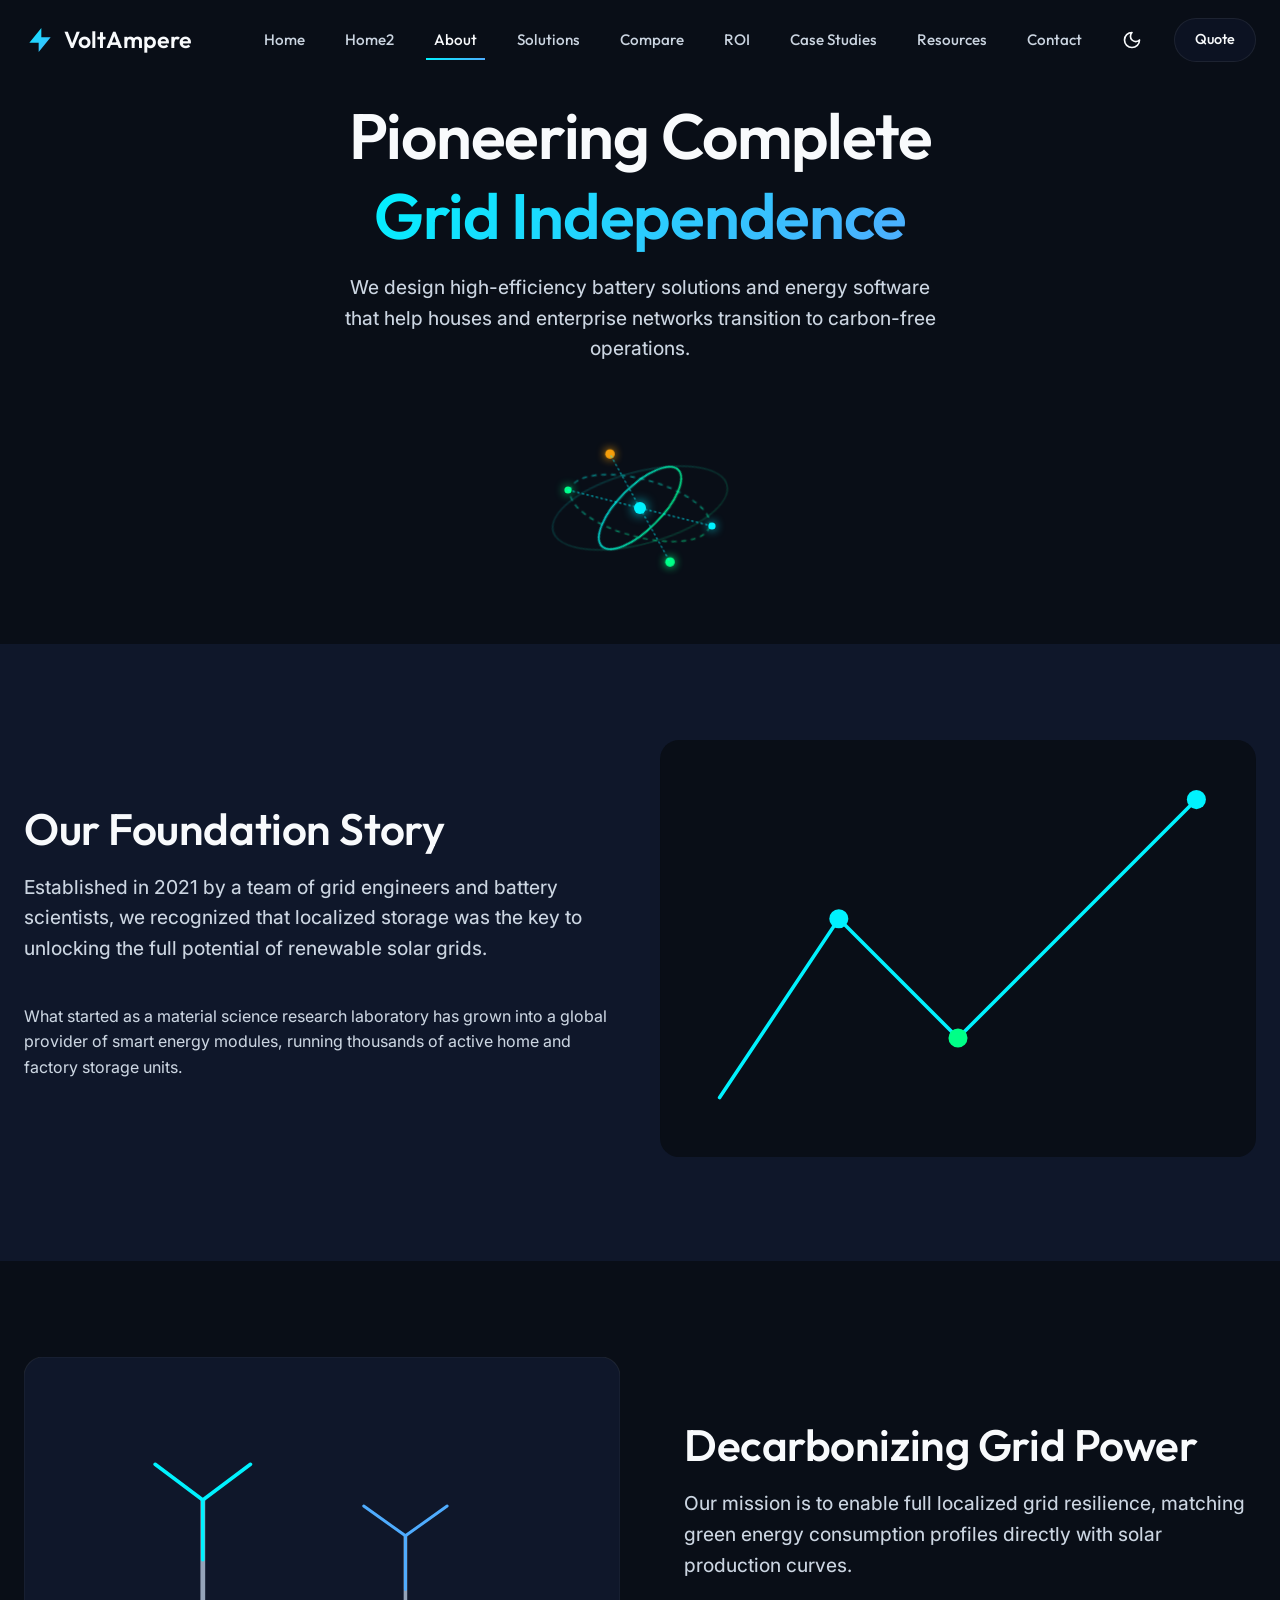
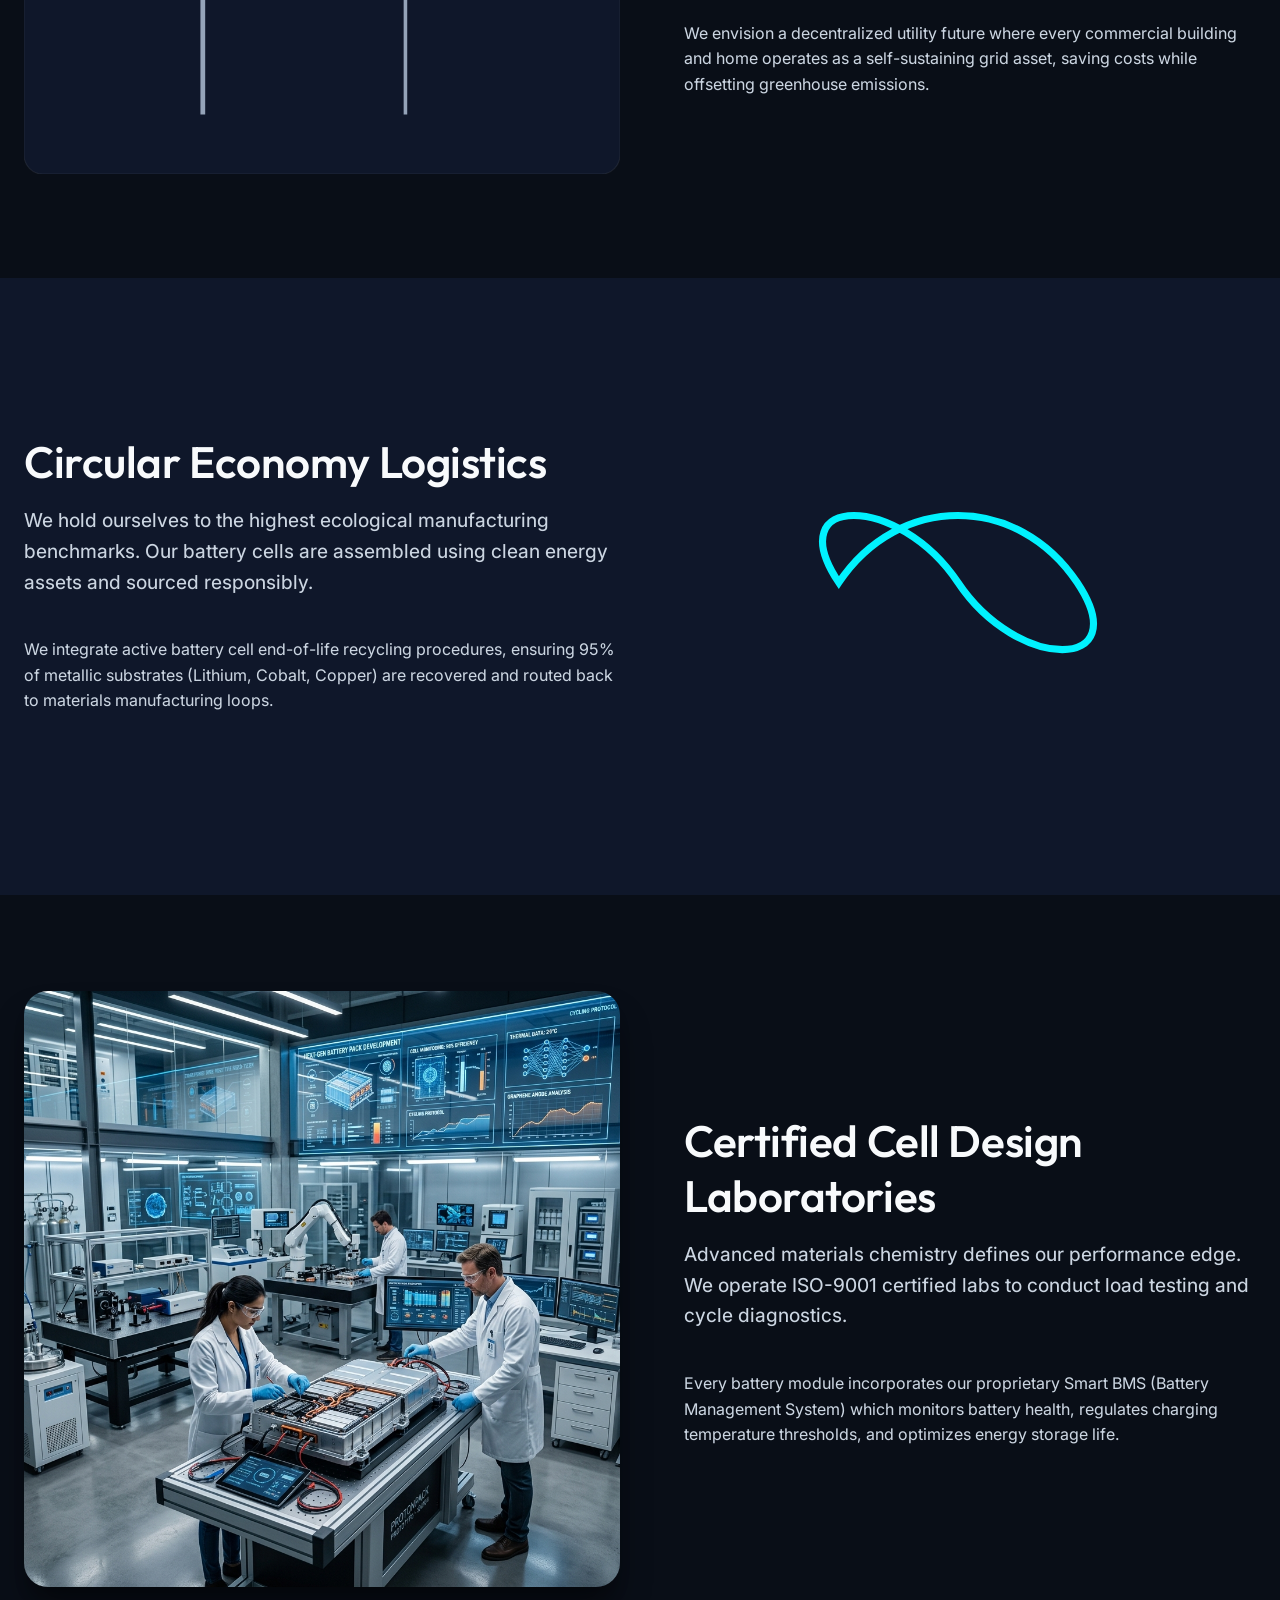
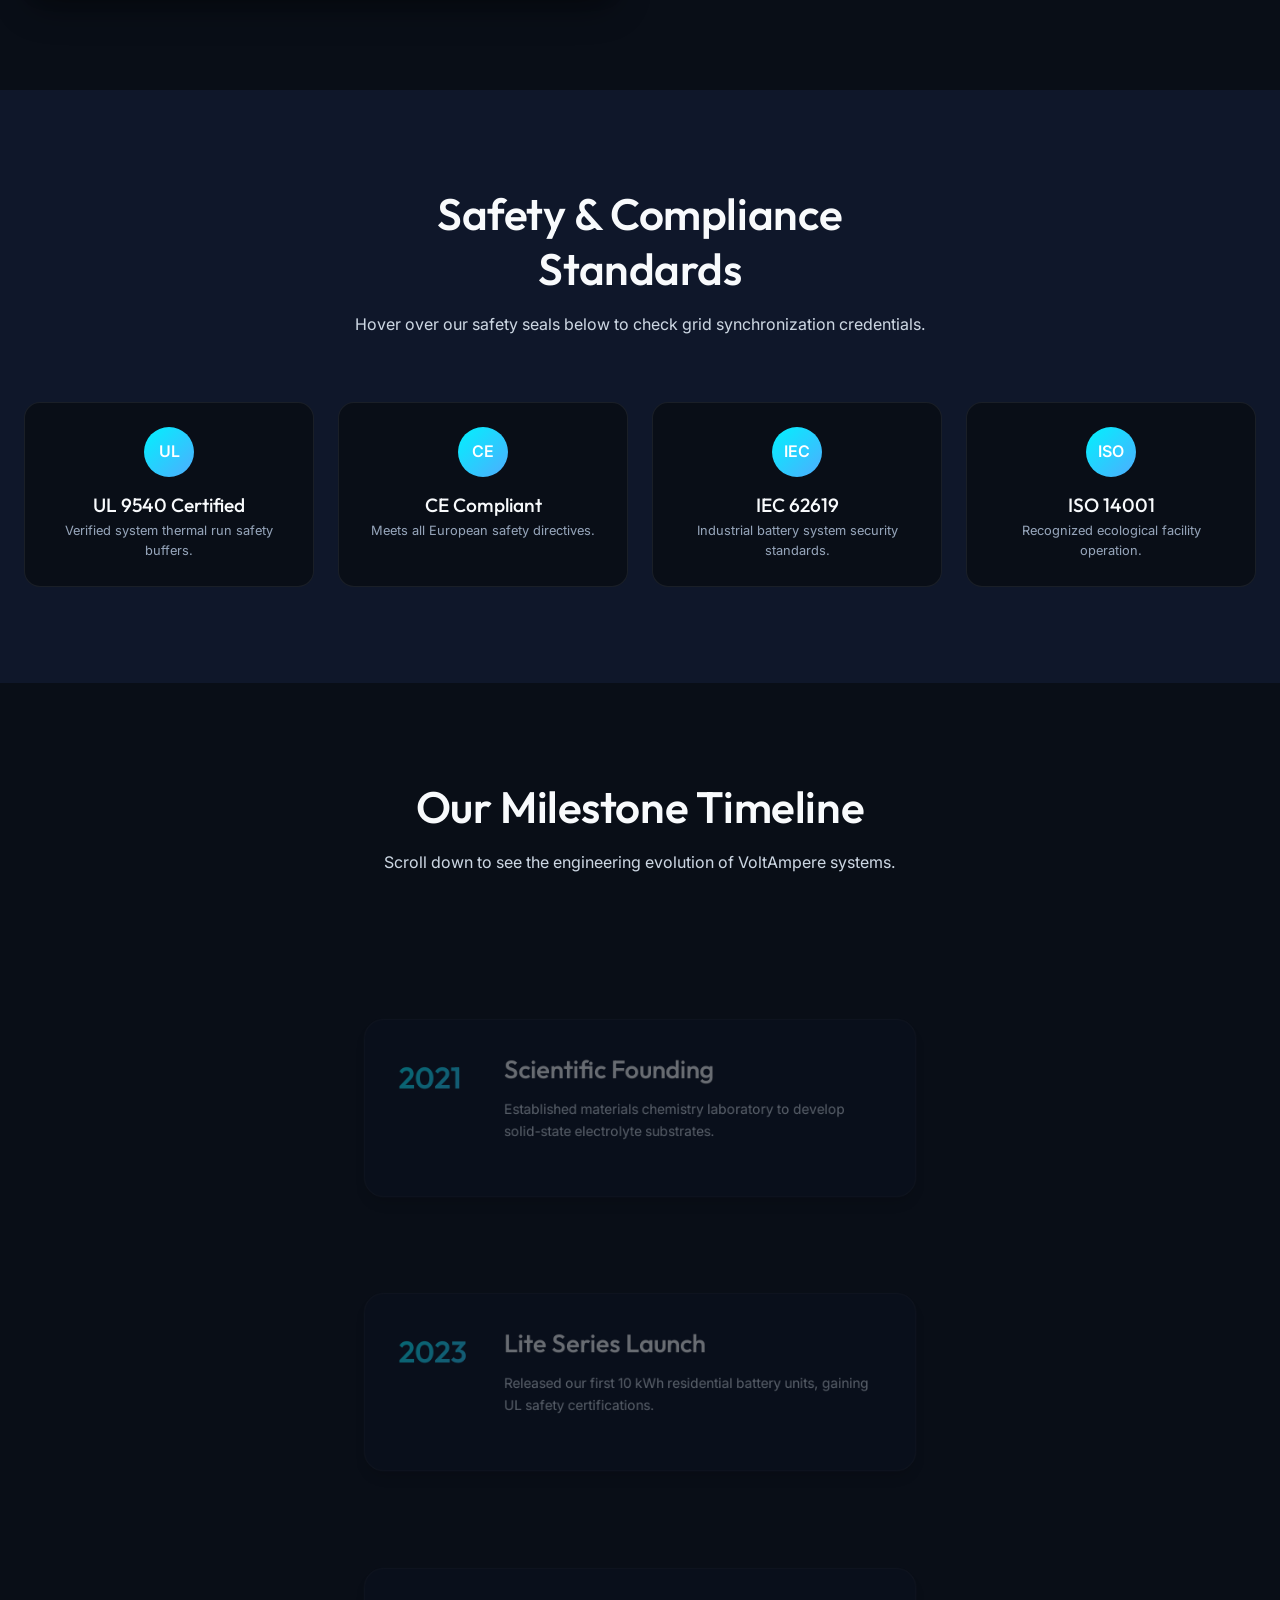
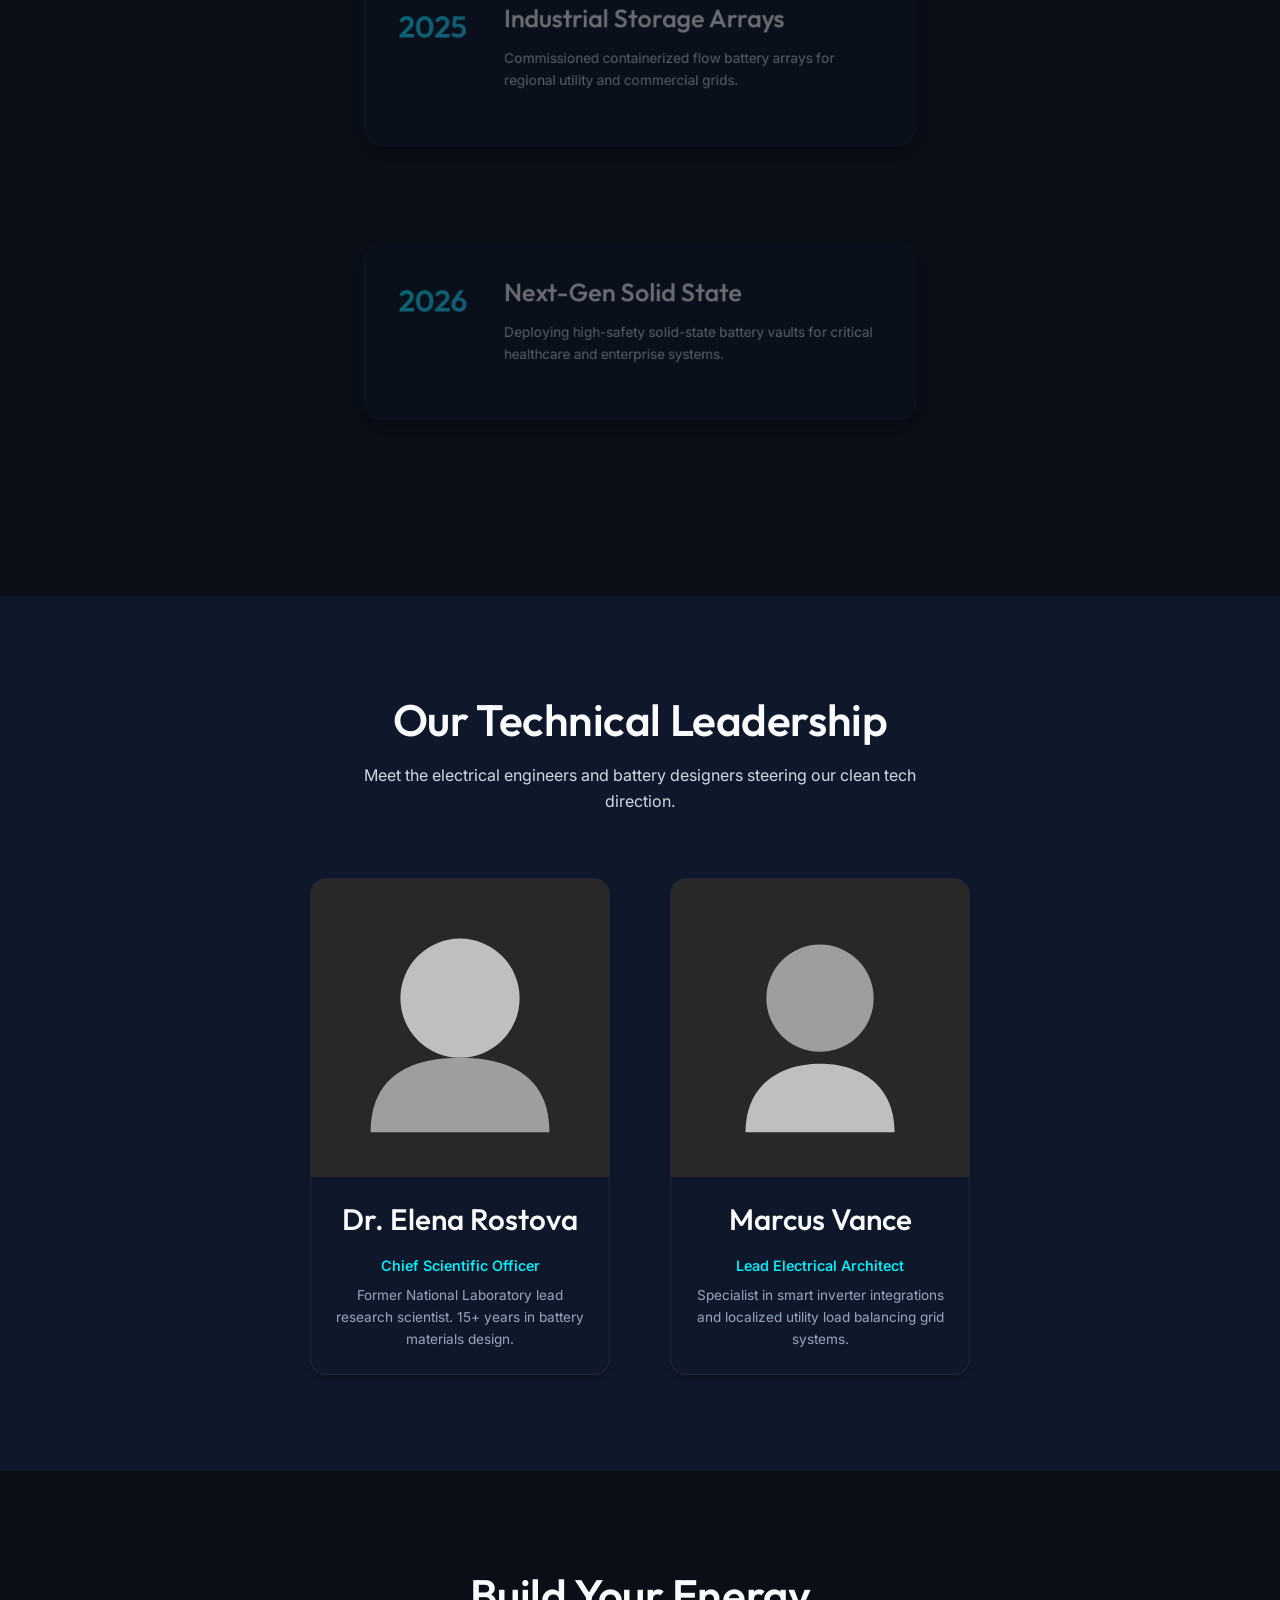
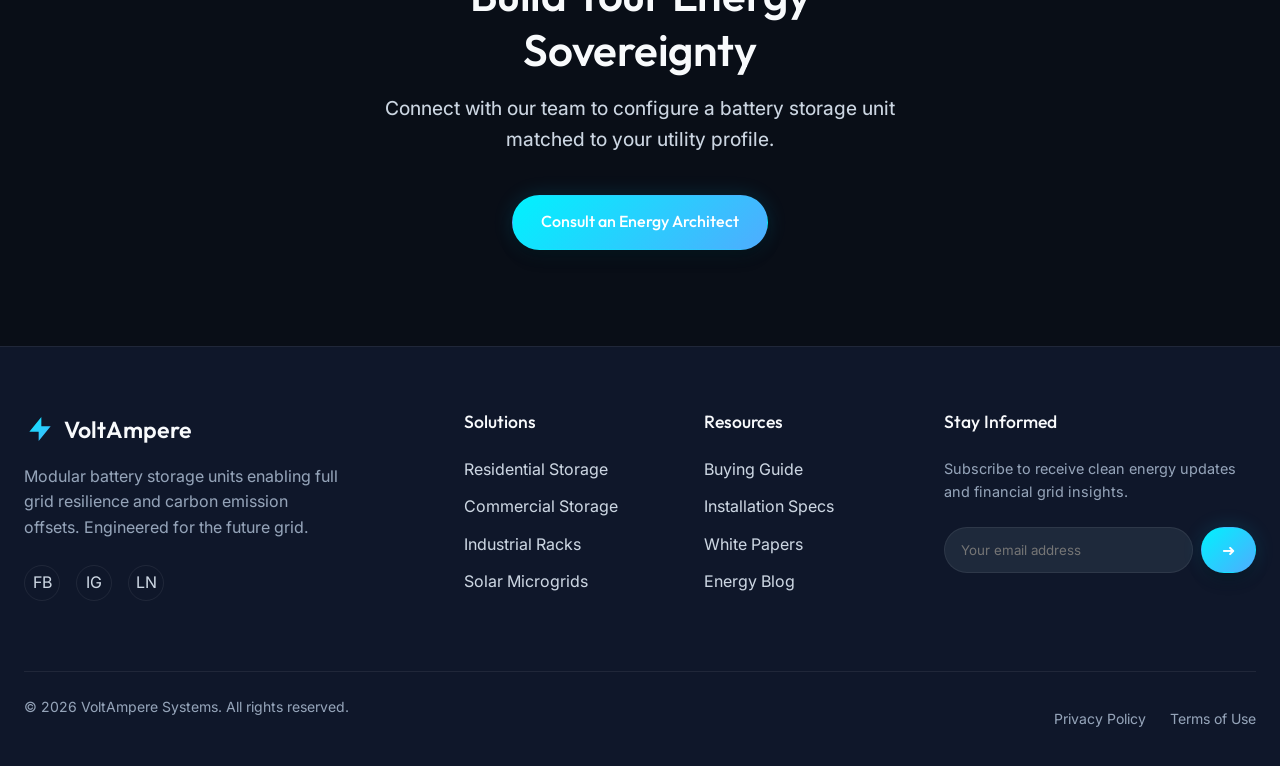
==== commit 88ab9140: "Update footer social icons to Facebook, Instagram, LinkedIn on all pages" ====
--- a/about.html
+++ b/about.html
@@ -339,9 +339,9 @@
                     </a>
                     <p>Modular battery storage units enabling full grid resilience and carbon emission offsets. Engineered for the future grid.</p>
                     <div class="footer-socials">
+                        <a href="#" class="social-icon" aria-label="Facebook">FB</a>
+                        <a href="#" class="social-icon" aria-label="Instagram">IG</a>
                         <a href="#" class="social-icon" aria-label="LinkedIn">LN</a>
-                        <a href="#" class="social-icon" aria-label="Twitter">TW</a>
-                        <a href="#" class="social-icon" aria-label="Instagram">IG</a>
                     </div>
                 </div>
                 
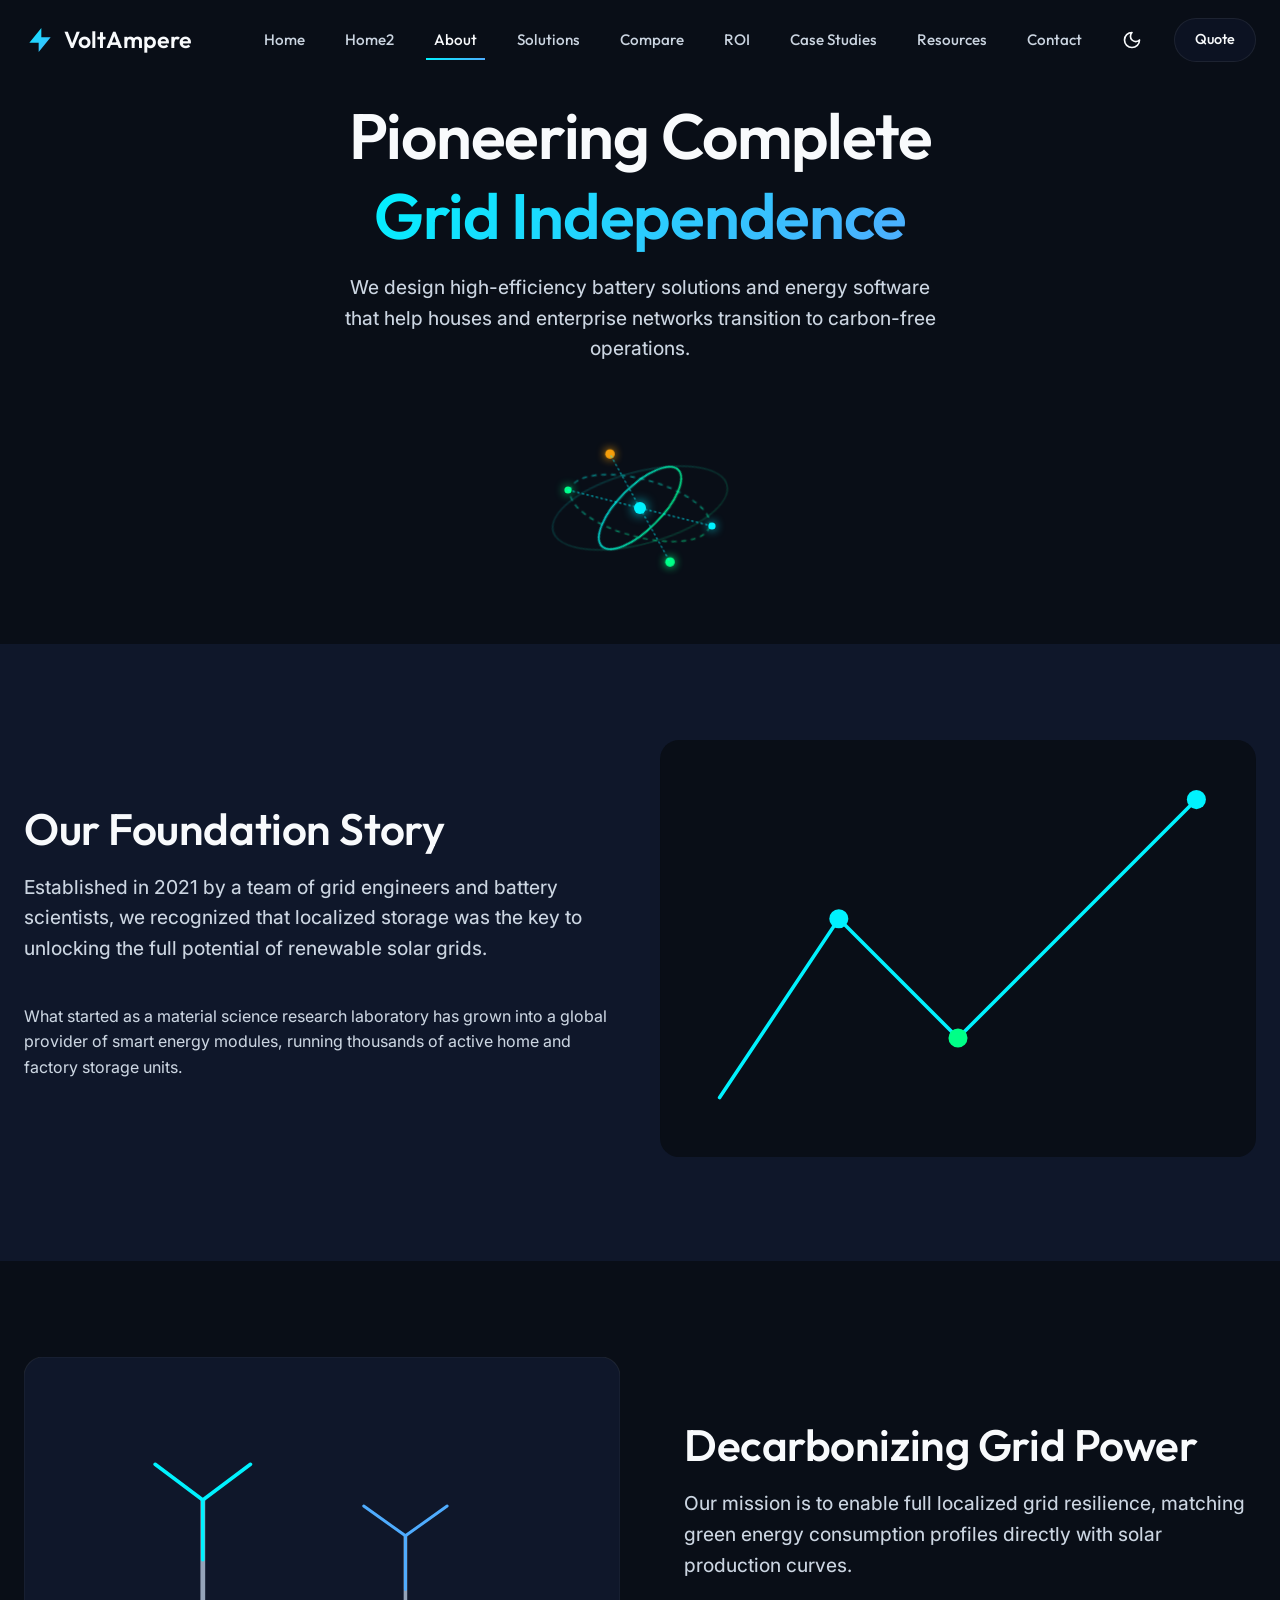
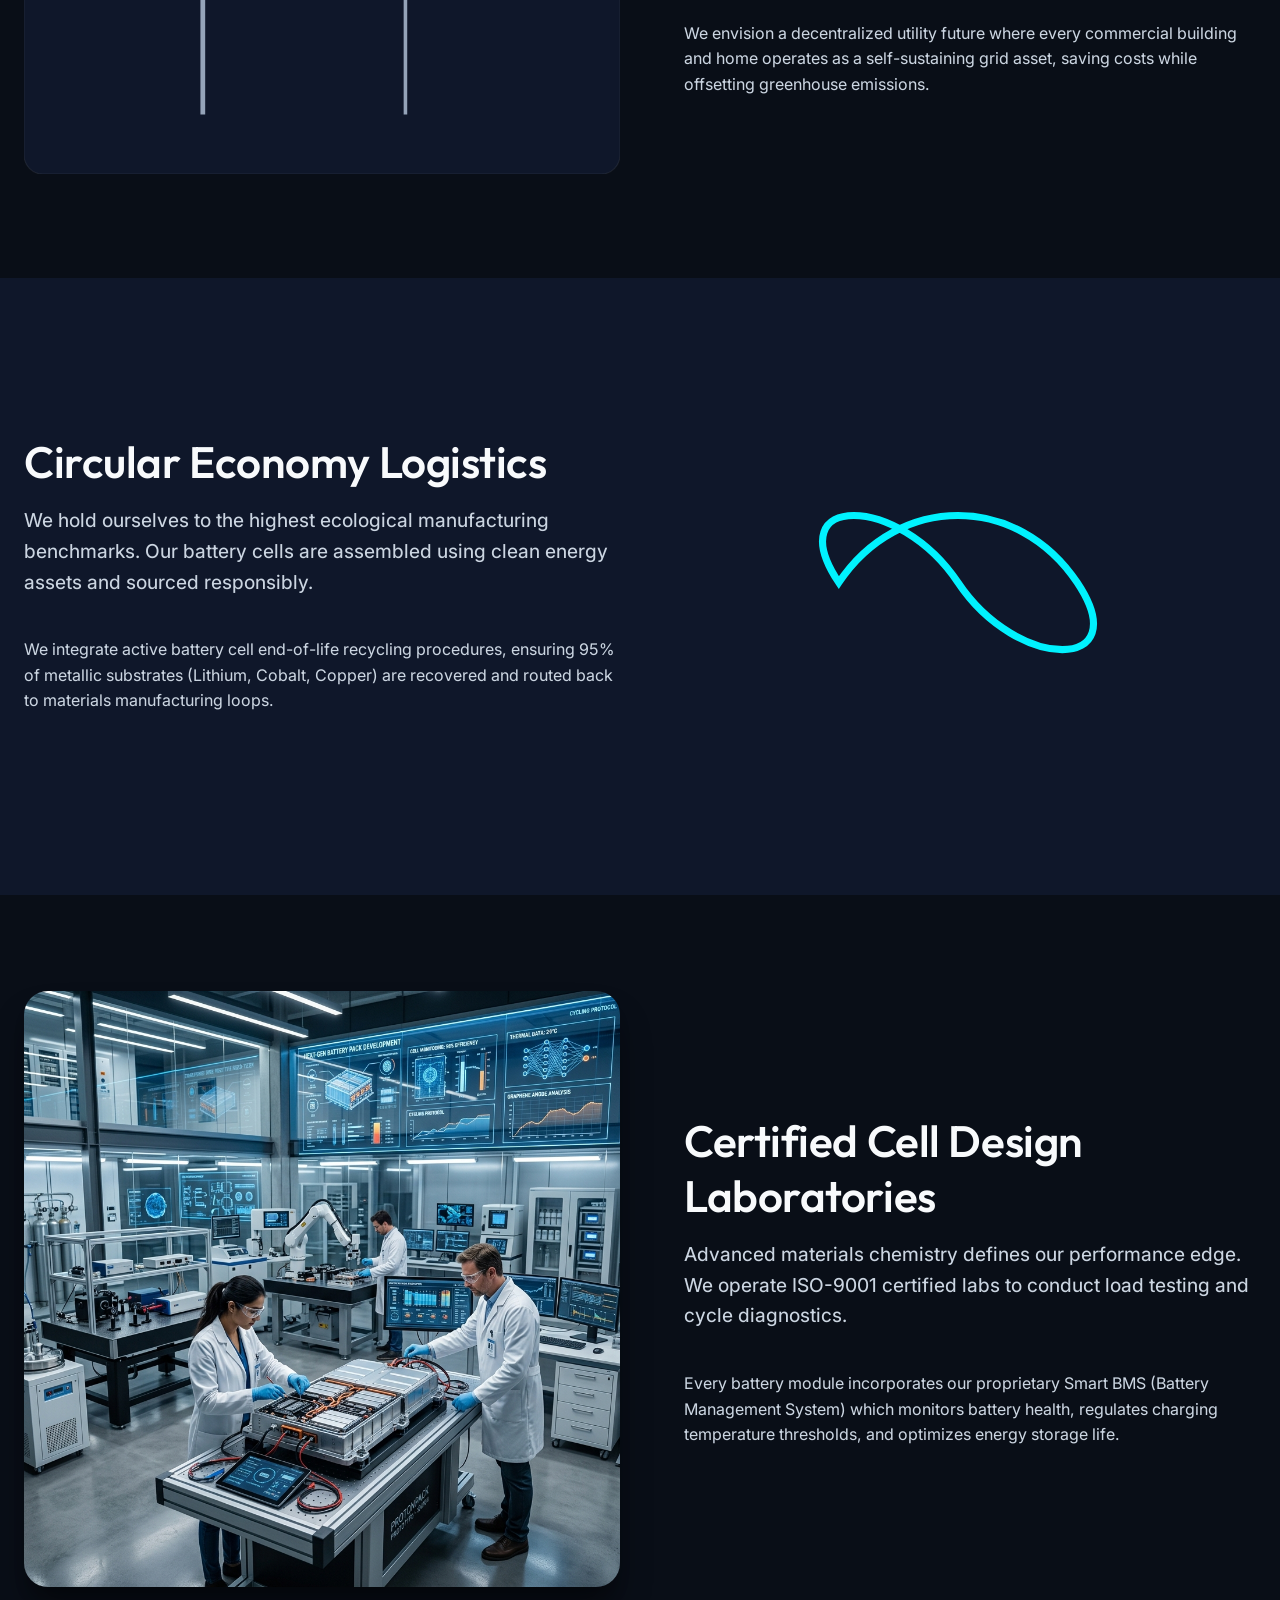
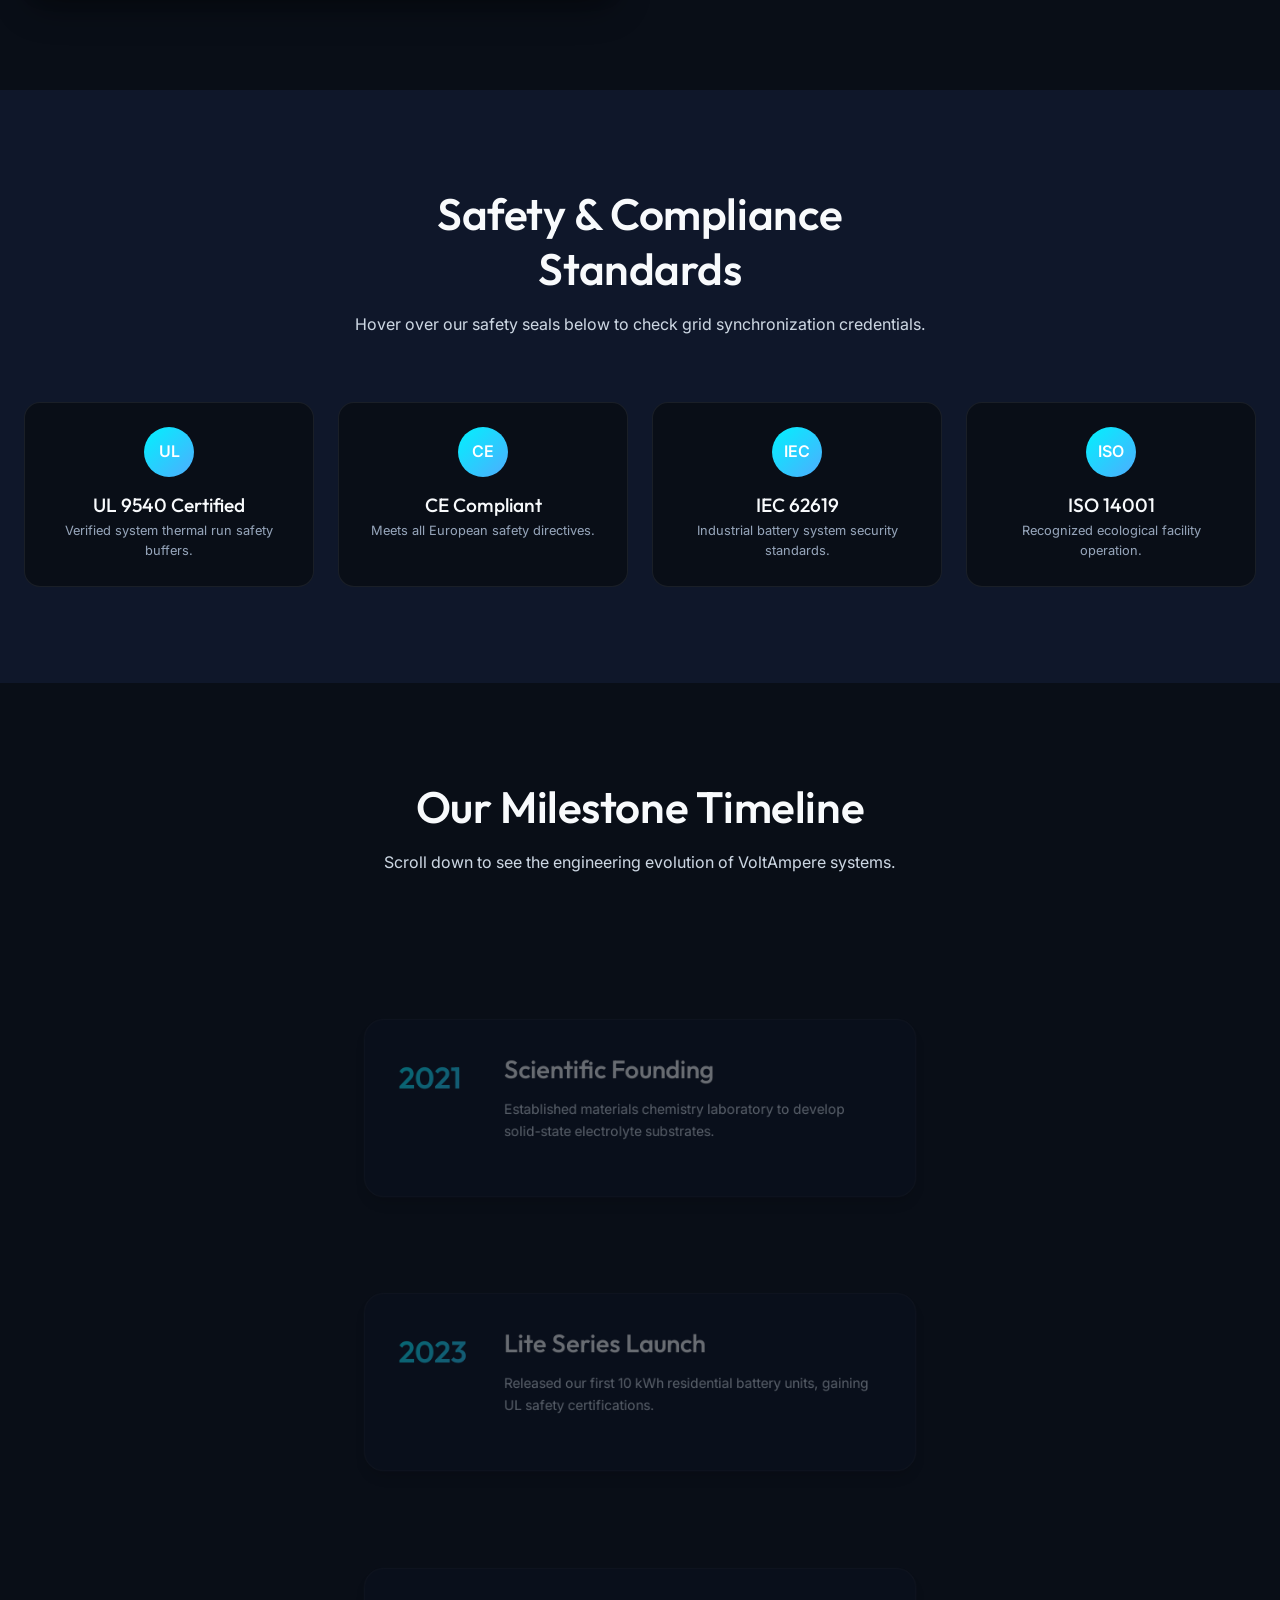
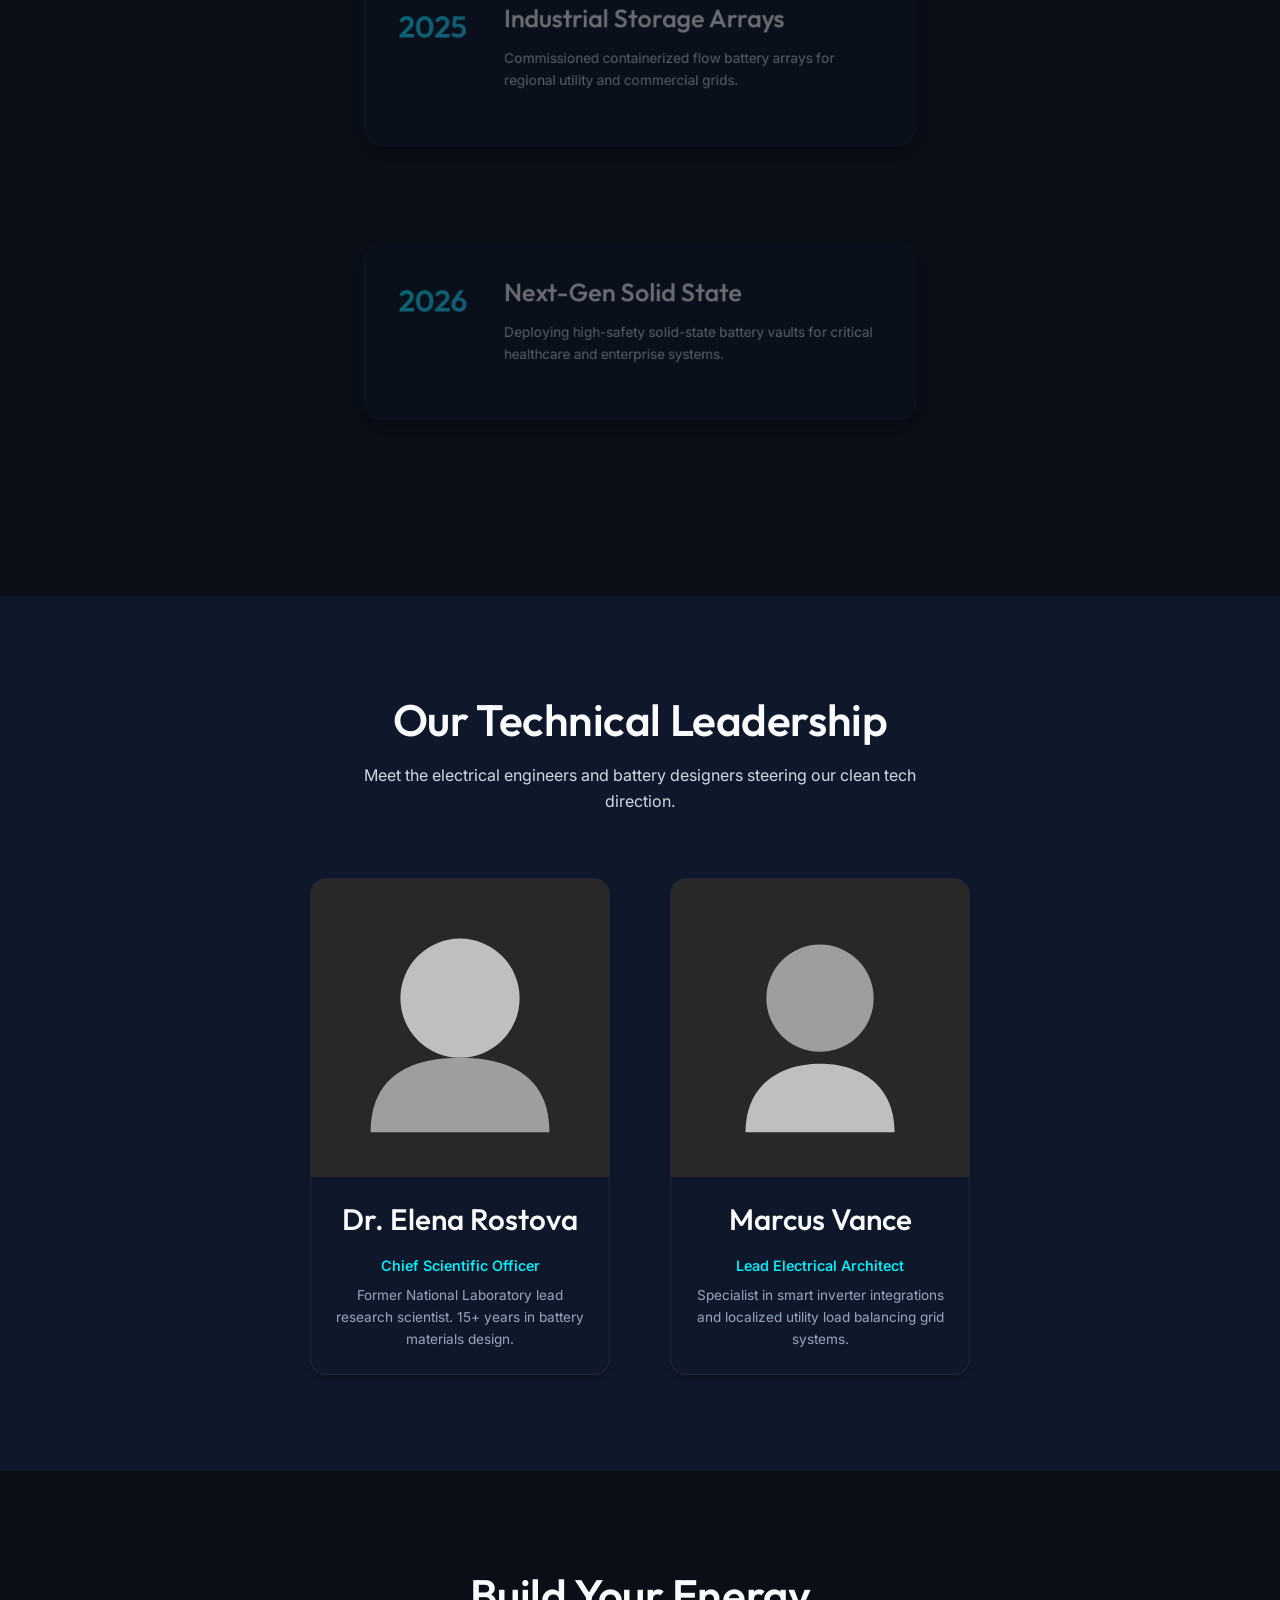
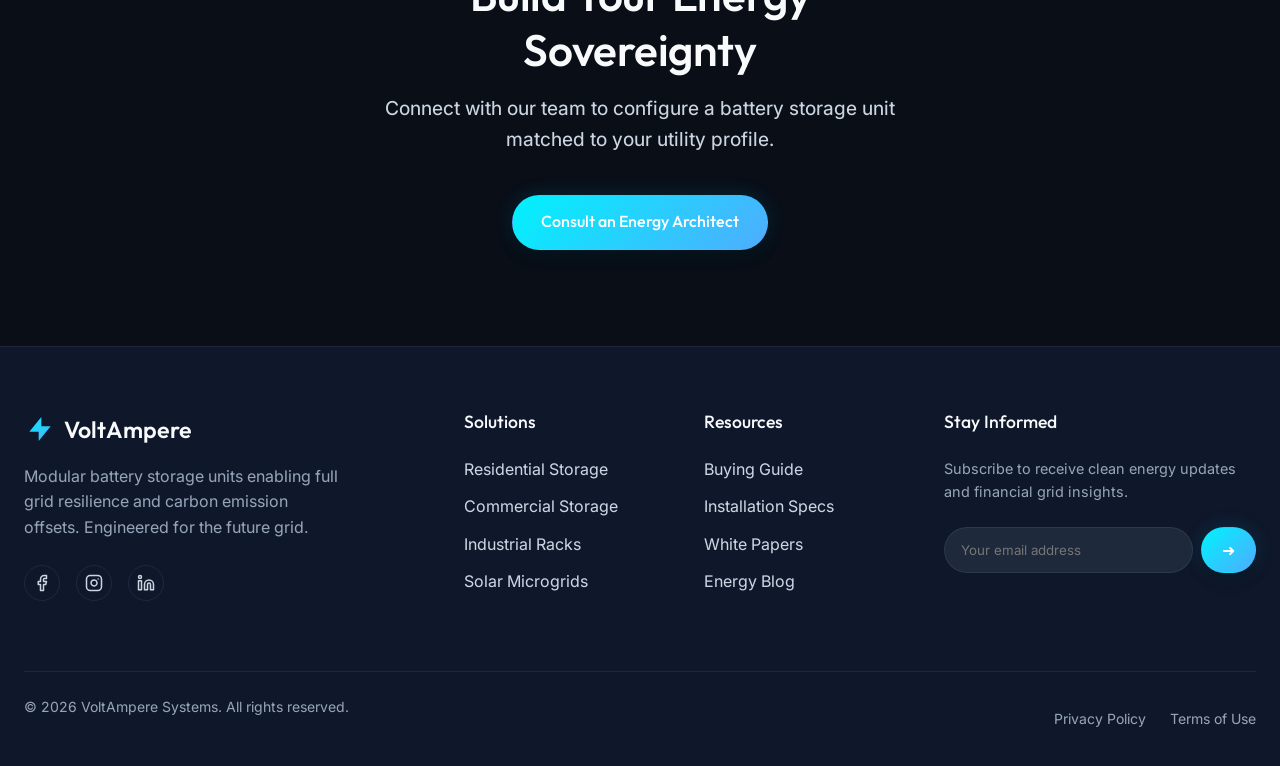
==== commit 360cb8a6: "Update footer social icons to use inline SVGs for Facebook, Instagram, LinkedIn" ====
--- a/about.html
+++ b/about.html
@@ -339,9 +339,25 @@
                     </a>
                     <p>Modular battery storage units enabling full grid resilience and carbon emission offsets. Engineered for the future grid.</p>
                     <div class="footer-socials">
-                        <a href="#" class="social-icon" aria-label="Facebook">FB</a>
-                        <a href="#" class="social-icon" aria-label="Instagram">IG</a>
-                        <a href="#" class="social-icon" aria-label="LinkedIn">LN</a>
+                        <a href="#" class="social-icon" aria-label="Facebook">
+                            <svg xmlns="http://www.w3.org/2000/svg" width="18" height="18" viewBox="0 0 24 24" fill="none" stroke="currentColor" stroke-width="2" stroke-linecap="round" stroke-linejoin="round">
+                                <path d="M18 2h-3a5 5 0 0 0-5 5v3H7v4h3v8h4v-8h3l1-4h-4V7a1 1 0 0 1 1-1h3z"></path>
+                            </svg>
+                        </a>
+                        <a href="#" class="social-icon" aria-label="Instagram">
+                            <svg xmlns="http://www.w3.org/2000/svg" width="18" height="18" viewBox="0 0 24 24" fill="none" stroke="currentColor" stroke-width="2" stroke-linecap="round" stroke-linejoin="round">
+                                <rect x="2" y="2" width="20" height="20" rx="5" ry="5"></rect>
+                                <path d="M16 11.37A4 4 0 1 1 12.63 8 4 4 0 0 1 16 11.37z"></path>
+                                <line x1="17.5" y1="6.5" x2="17.51" y2="6.5"></line>
+                            </svg>
+                        </a>
+                        <a href="#" class="social-icon" aria-label="LinkedIn">
+                            <svg xmlns="http://www.w3.org/2000/svg" width="18" height="18" viewBox="0 0 24 24" fill="none" stroke="currentColor" stroke-width="2" stroke-linecap="round" stroke-linejoin="round">
+                                <path d="M16 8a6 6 0 0 1 6 6v7h-4v-7a2 2 0 0 0-2-2 2 2 0 0 0-2 2v7h-4v-7a6 6 0 0 1 6-6z"></path>
+                                <rect x="2" y="9" width="4" height="12"></rect>
+                                <circle cx="4" cy="4" r="2"></circle>
+                            </svg>
+                        </a>
                     </div>
                 </div>
                 
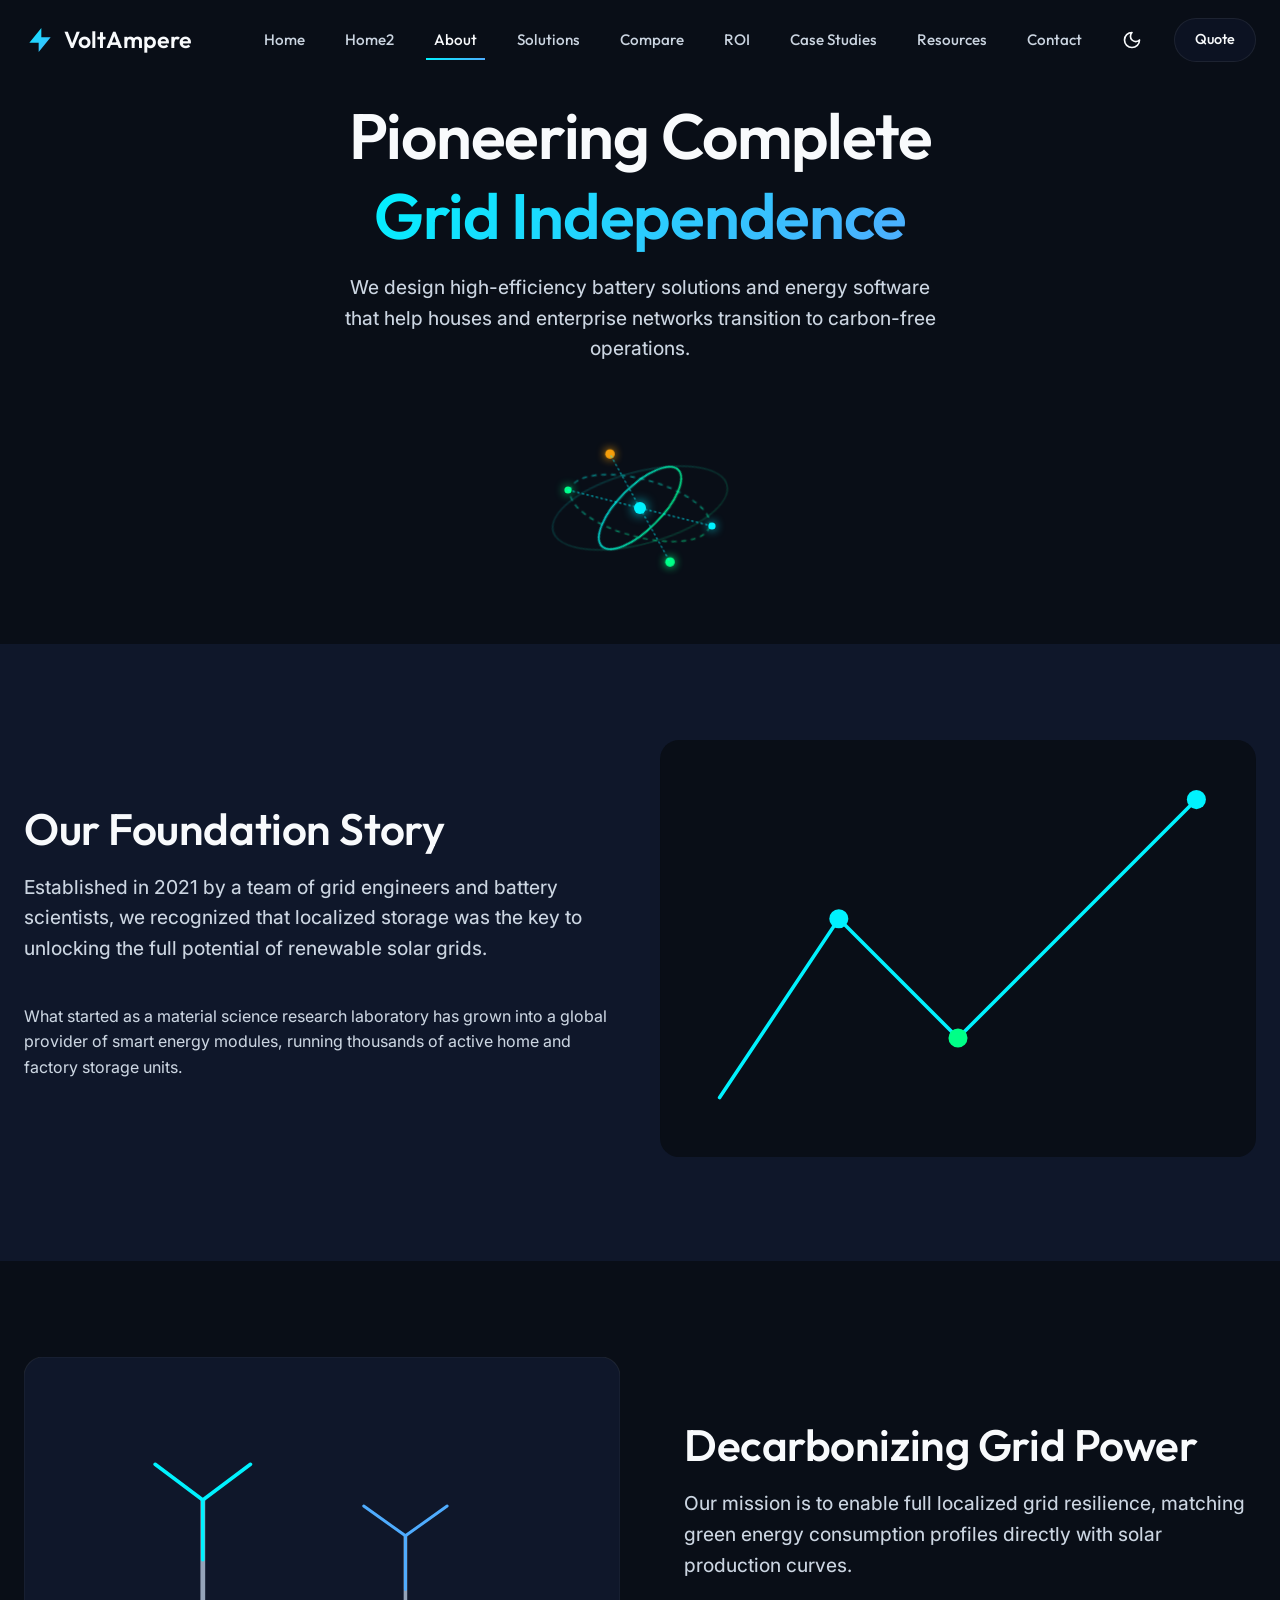
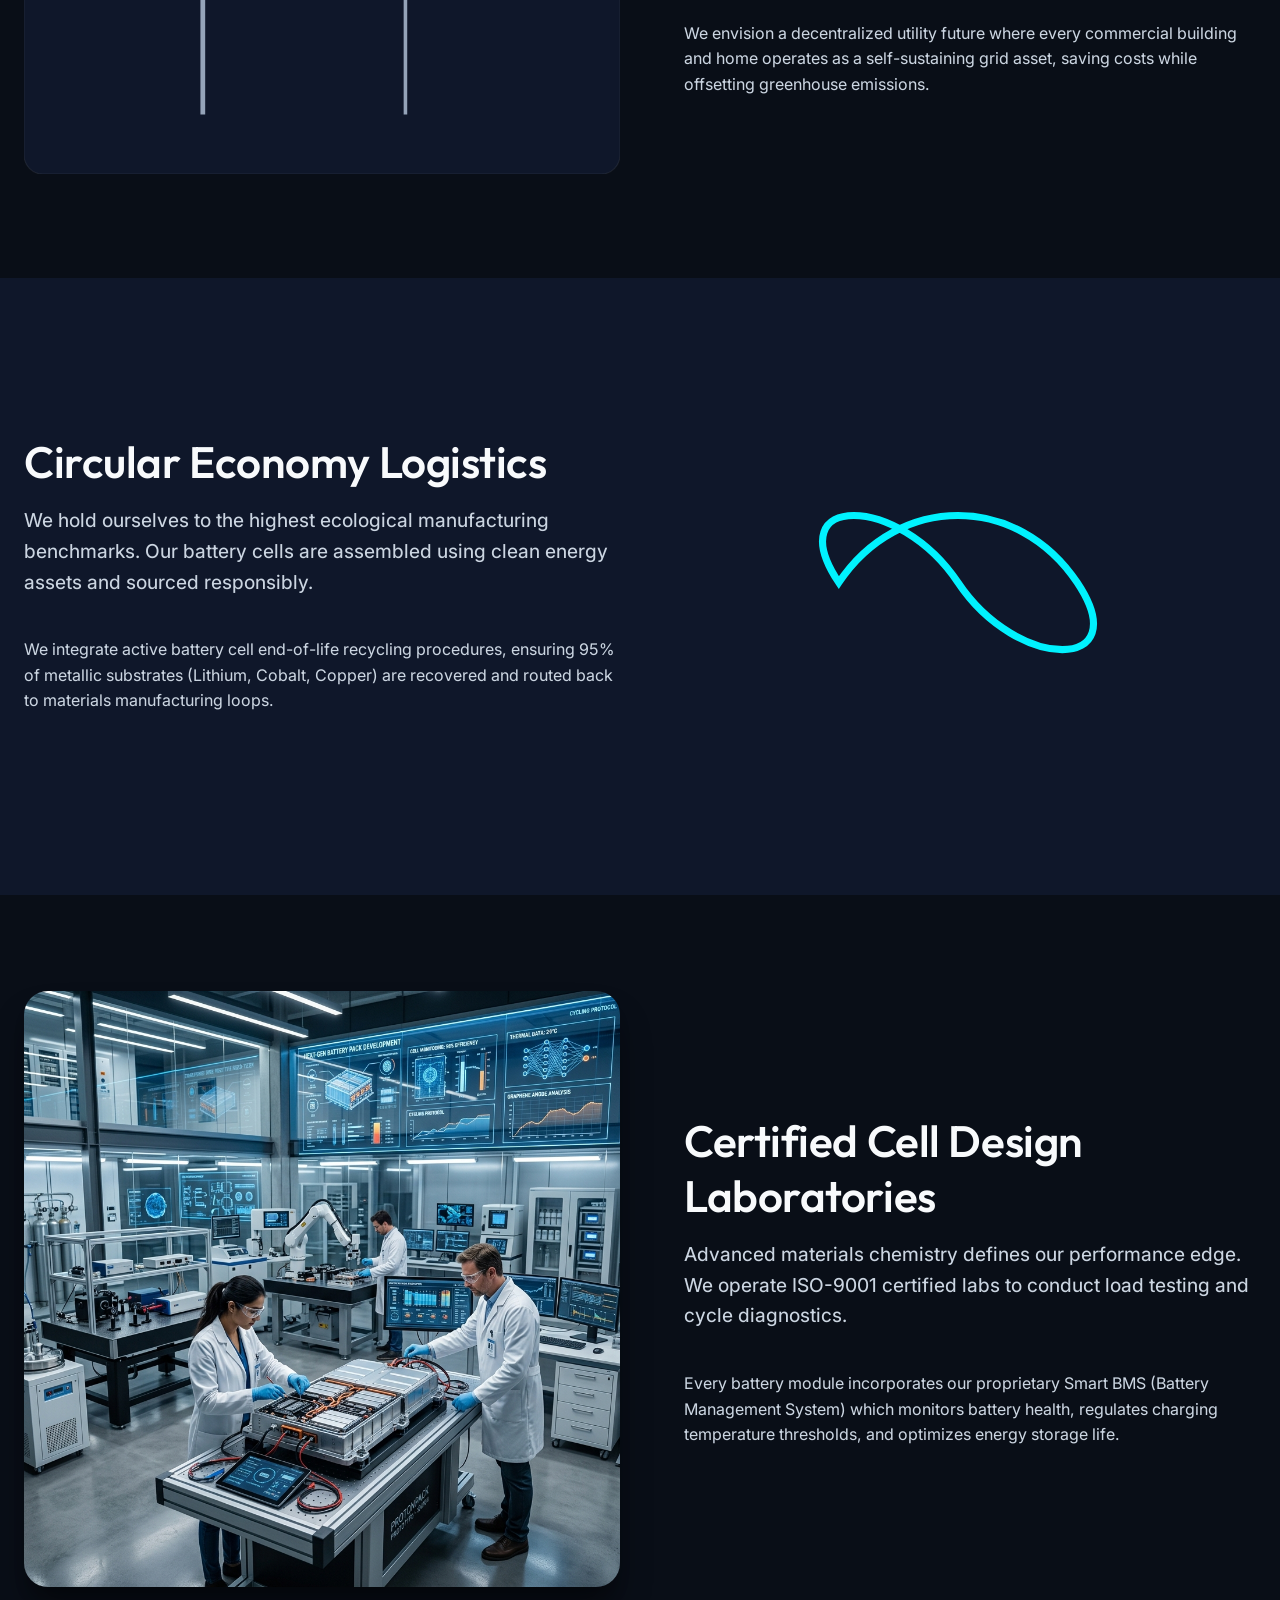
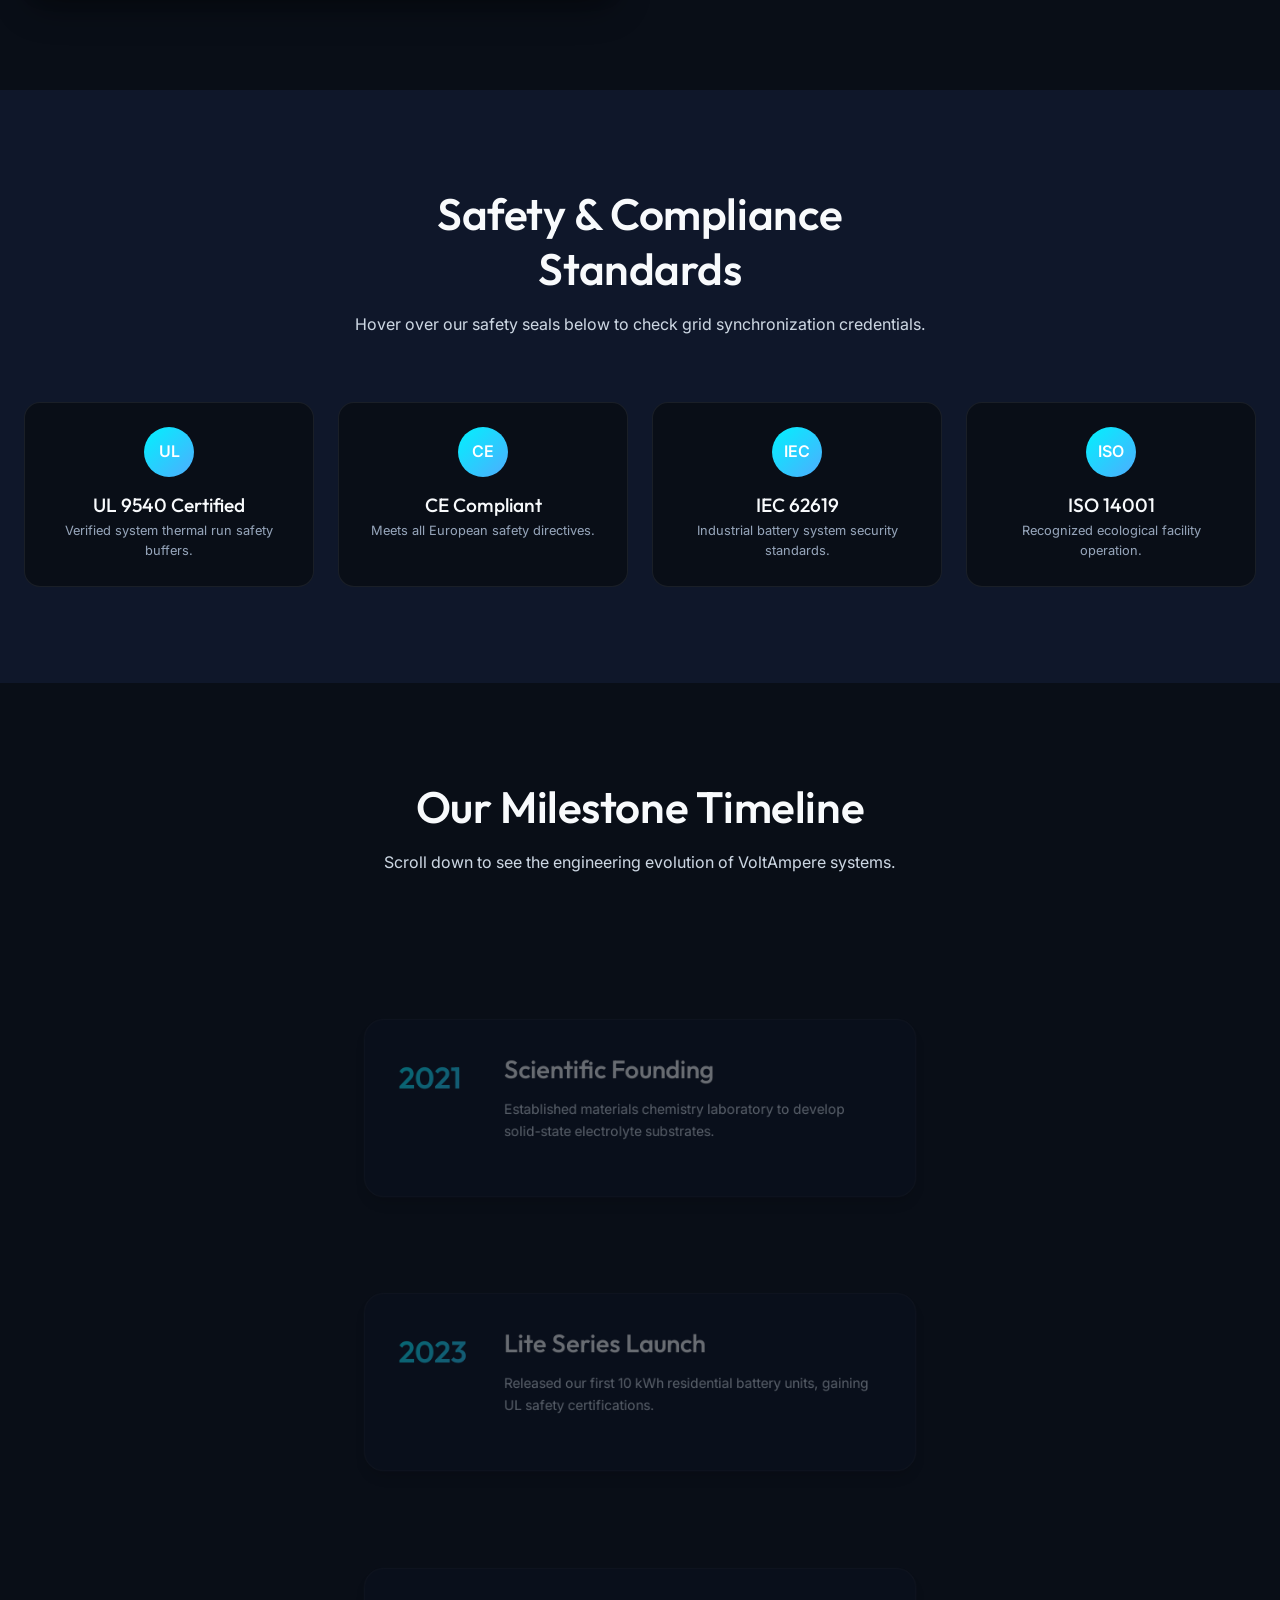
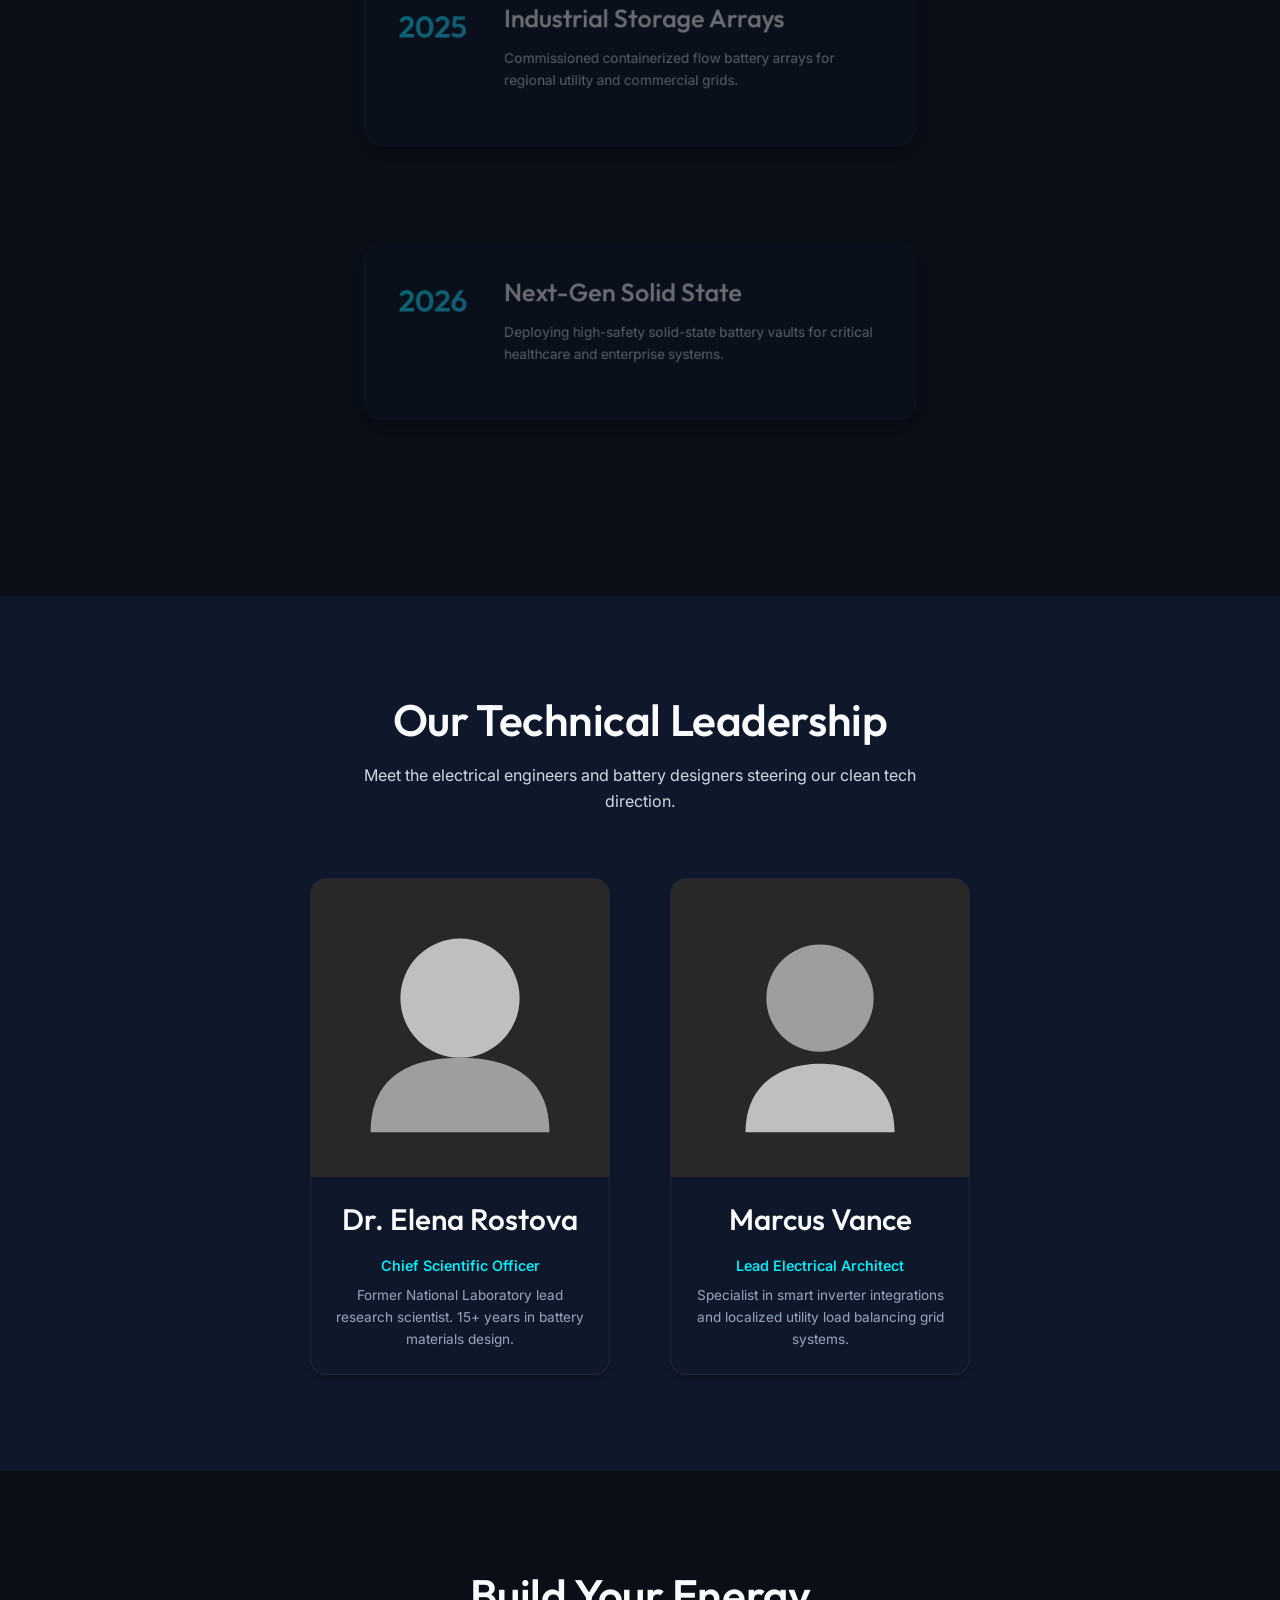
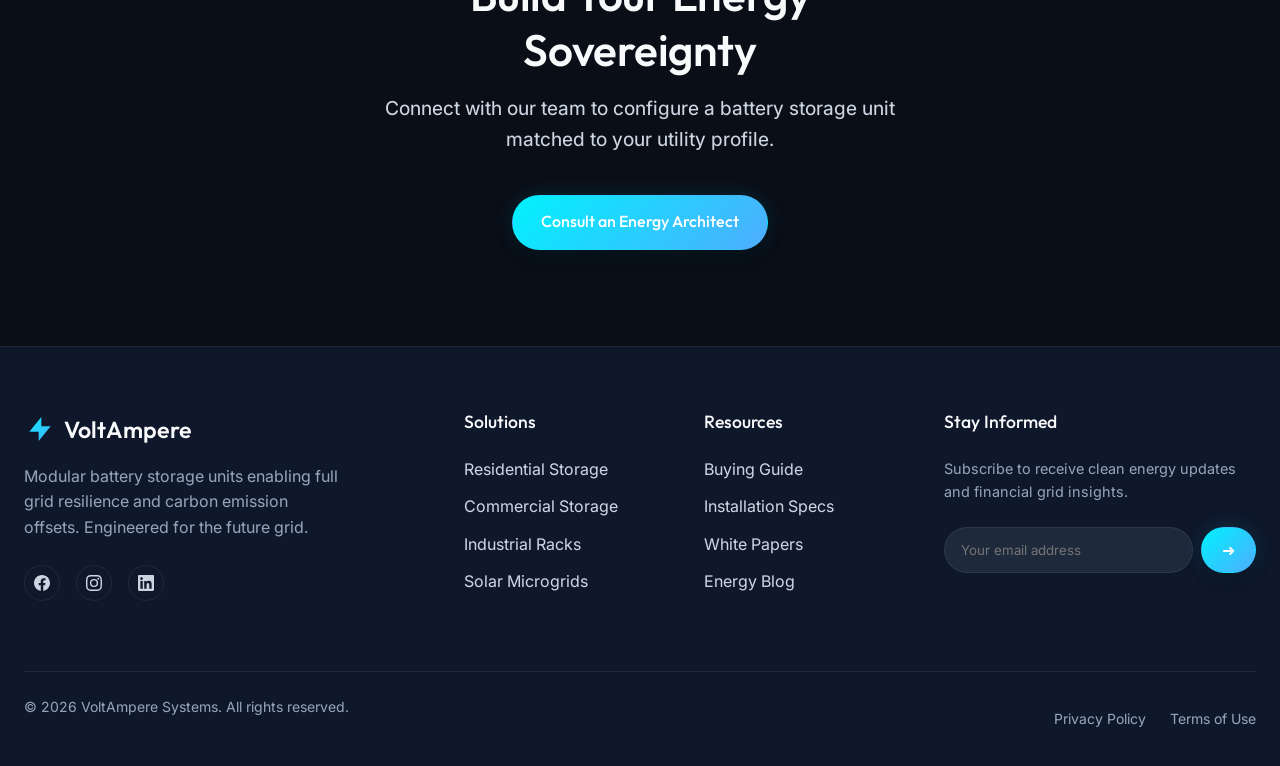
==== commit ab600bfa: "Update footer social icons to use solid official brand SVGs for Facebook, Instagram, LinkedIn" ====
--- a/about.html
+++ b/about.html
@@ -340,22 +340,18 @@
                     <p>Modular battery storage units enabling full grid resilience and carbon emission offsets. Engineered for the future grid.</p>
                     <div class="footer-socials">
                         <a href="#" class="social-icon" aria-label="Facebook">
-                            <svg xmlns="http://www.w3.org/2000/svg" width="18" height="18" viewBox="0 0 24 24" fill="none" stroke="currentColor" stroke-width="2" stroke-linecap="round" stroke-linejoin="round">
-                                <path d="M18 2h-3a5 5 0 0 0-5 5v3H7v4h3v8h4v-8h3l1-4h-4V7a1 1 0 0 1 1-1h3z"></path>
+                            <svg xmlns="http://www.w3.org/2000/svg" width="16" height="16" viewBox="0 0 24 24" fill="currentColor">
+                                <path d="M24 12.073c0-6.627-5.373-12-12-12s-12 5.373-12 12c0 5.99 4.388 10.954 10.125 11.854v-8.385H7.078v-3.47h3.047V9.43c0-3.007 1.792-4.669 4.533-4.669 1.312 0 2.686.235 2.686.235v2.953H15.83c-1.491 0-1.956.925-1.956 1.874v2.25h3.328l-.532 3.47h-2.796v8.385C19.612 23.027 24 18.062 24 12.073z"/>
                             </svg>
                         </a>
                         <a href="#" class="social-icon" aria-label="Instagram">
-                            <svg xmlns="http://www.w3.org/2000/svg" width="18" height="18" viewBox="0 0 24 24" fill="none" stroke="currentColor" stroke-width="2" stroke-linecap="round" stroke-linejoin="round">
-                                <rect x="2" y="2" width="20" height="20" rx="5" ry="5"></rect>
-                                <path d="M16 11.37A4 4 0 1 1 12.63 8 4 4 0 0 1 16 11.37z"></path>
-                                <line x1="17.5" y1="6.5" x2="17.51" y2="6.5"></line>
+                            <svg xmlns="http://www.w3.org/2000/svg" width="16" height="16" viewBox="0 0 24 24" fill="currentColor">
+                                <path d="M12 2.163c3.204 0 3.584.012 4.85.07 3.252.148 4.771 1.691 4.919 4.919.058 1.265.069 1.645.069 4.849 0 3.205-.012 3.584-.069 4.849-.149 3.225-1.664 4.771-4.919 4.919-1.266.058-1.644.07-4.85.07-3.204 0-3.584-.012-4.849-.07-3.26-.149-4.771-1.699-4.919-4.92-.058-1.265-.07-1.644-.07-4.849 0-3.204.013-3.583.07-4.849.149-3.227 1.664-4.771 4.919-4.919 1.266-.057 1.645-.069 4.849-.069zM12 0C8.741 0 8.333.014 7.053.072 2.695.272.273 2.69.073 7.051.014 8.333 0 8.741 0 12c0 3.259.014 3.668.072 4.948.2 4.358 2.618 6.78 6.98 6.98 1.281.058 1.689.072 4.948.072 3.259 0 3.668-.014 4.948-.072 4.354-.2 6.782-2.618 6.979-6.98.059-1.28.073-1.689.073-4.948 0-3.259-.014-3.667-.072-4.947-.196-4.354-2.617-6.78-6.979-6.98C15.668.014 15.259 0 12 0zm0 5.838a6.162 6.162 0 1 0 0 12.324 6.162 6.162 0 0 0 0-12.324zM12 16a4 4 0 1 1 0-8 4 4 0 0 1 0 8zm6.406-11.845a1.44 1.44 0 1 0 0 2.881 1.44 1.44 0 0 0 0-2.881z"/>
                             </svg>
                         </a>
                         <a href="#" class="social-icon" aria-label="LinkedIn">
-                            <svg xmlns="http://www.w3.org/2000/svg" width="18" height="18" viewBox="0 0 24 24" fill="none" stroke="currentColor" stroke-width="2" stroke-linecap="round" stroke-linejoin="round">
-                                <path d="M16 8a6 6 0 0 1 6 6v7h-4v-7a2 2 0 0 0-2-2 2 2 0 0 0-2 2v7h-4v-7a6 6 0 0 1 6-6z"></path>
-                                <rect x="2" y="9" width="4" height="12"></rect>
-                                <circle cx="4" cy="4" r="2"></circle>
+                            <svg xmlns="http://www.w3.org/2000/svg" width="16" height="16" viewBox="0 0 24 24" fill="currentColor">
+                                <path d="M20.447 20.452h-3.554v-5.569c0-1.328-.027-3.037-1.852-3.037-1.853 0-2.136 1.445-2.136 2.939v5.667H9.351V9h3.414v1.561h.046c.477-.9 1.637-1.85 3.37-1.85 3.601 0 4.267 2.37 4.267 5.455v6.286zM5.337 7.433c-1.144 0-2.063-.926-2.063-2.065 0-1.138.92-2.063 2.063-2.063 1.14 0 2.064.925 2.064 2.063 0 1.139-.925 2.065-2.064 2.065zm1.782 13.019H3.555V9h3.564v11.452zM22.225 0H1.771C.792 0 0 .774 0 1.729v20.542C0 23.227.792 24 1.771 24h20.451C23.2 24 24 23.227 24 22.271V1.729C24 .774 23.2 0 22.222 0h.003z"/>
                             </svg>
                         </a>
                     </div>
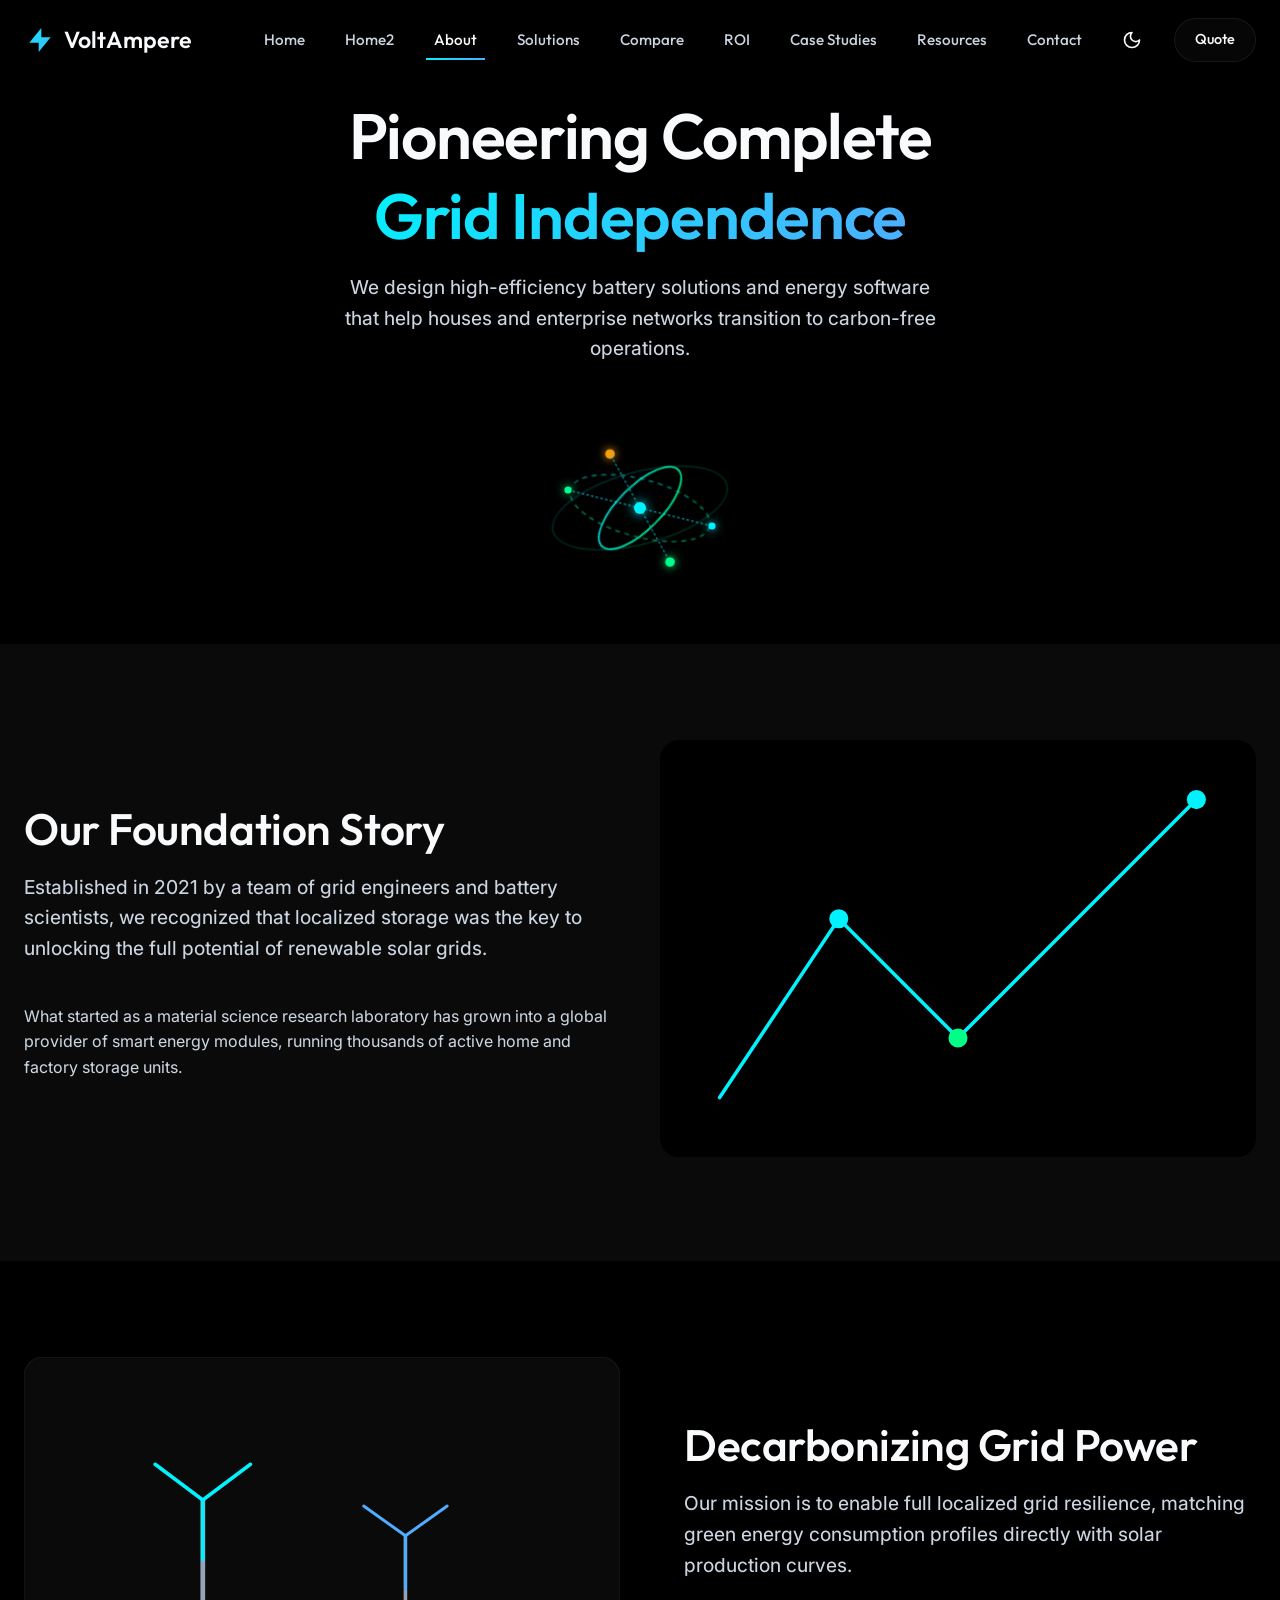
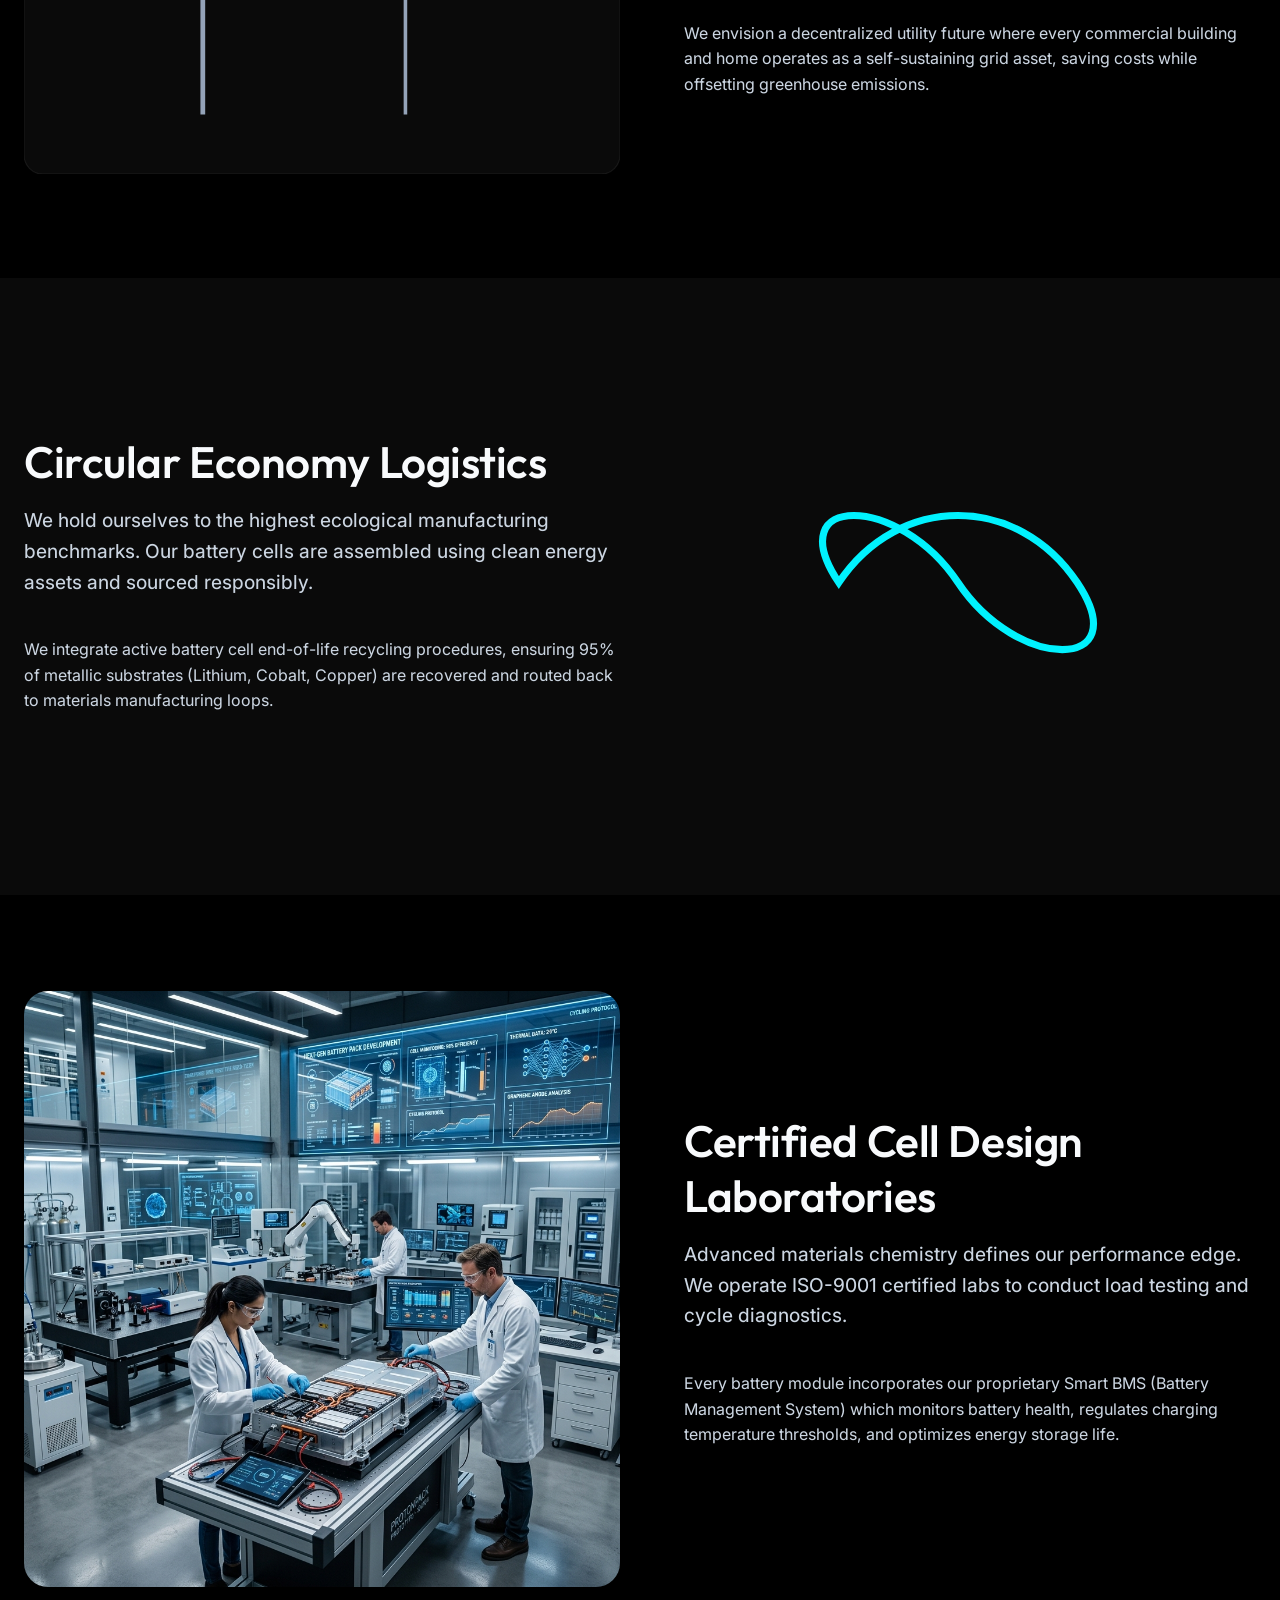
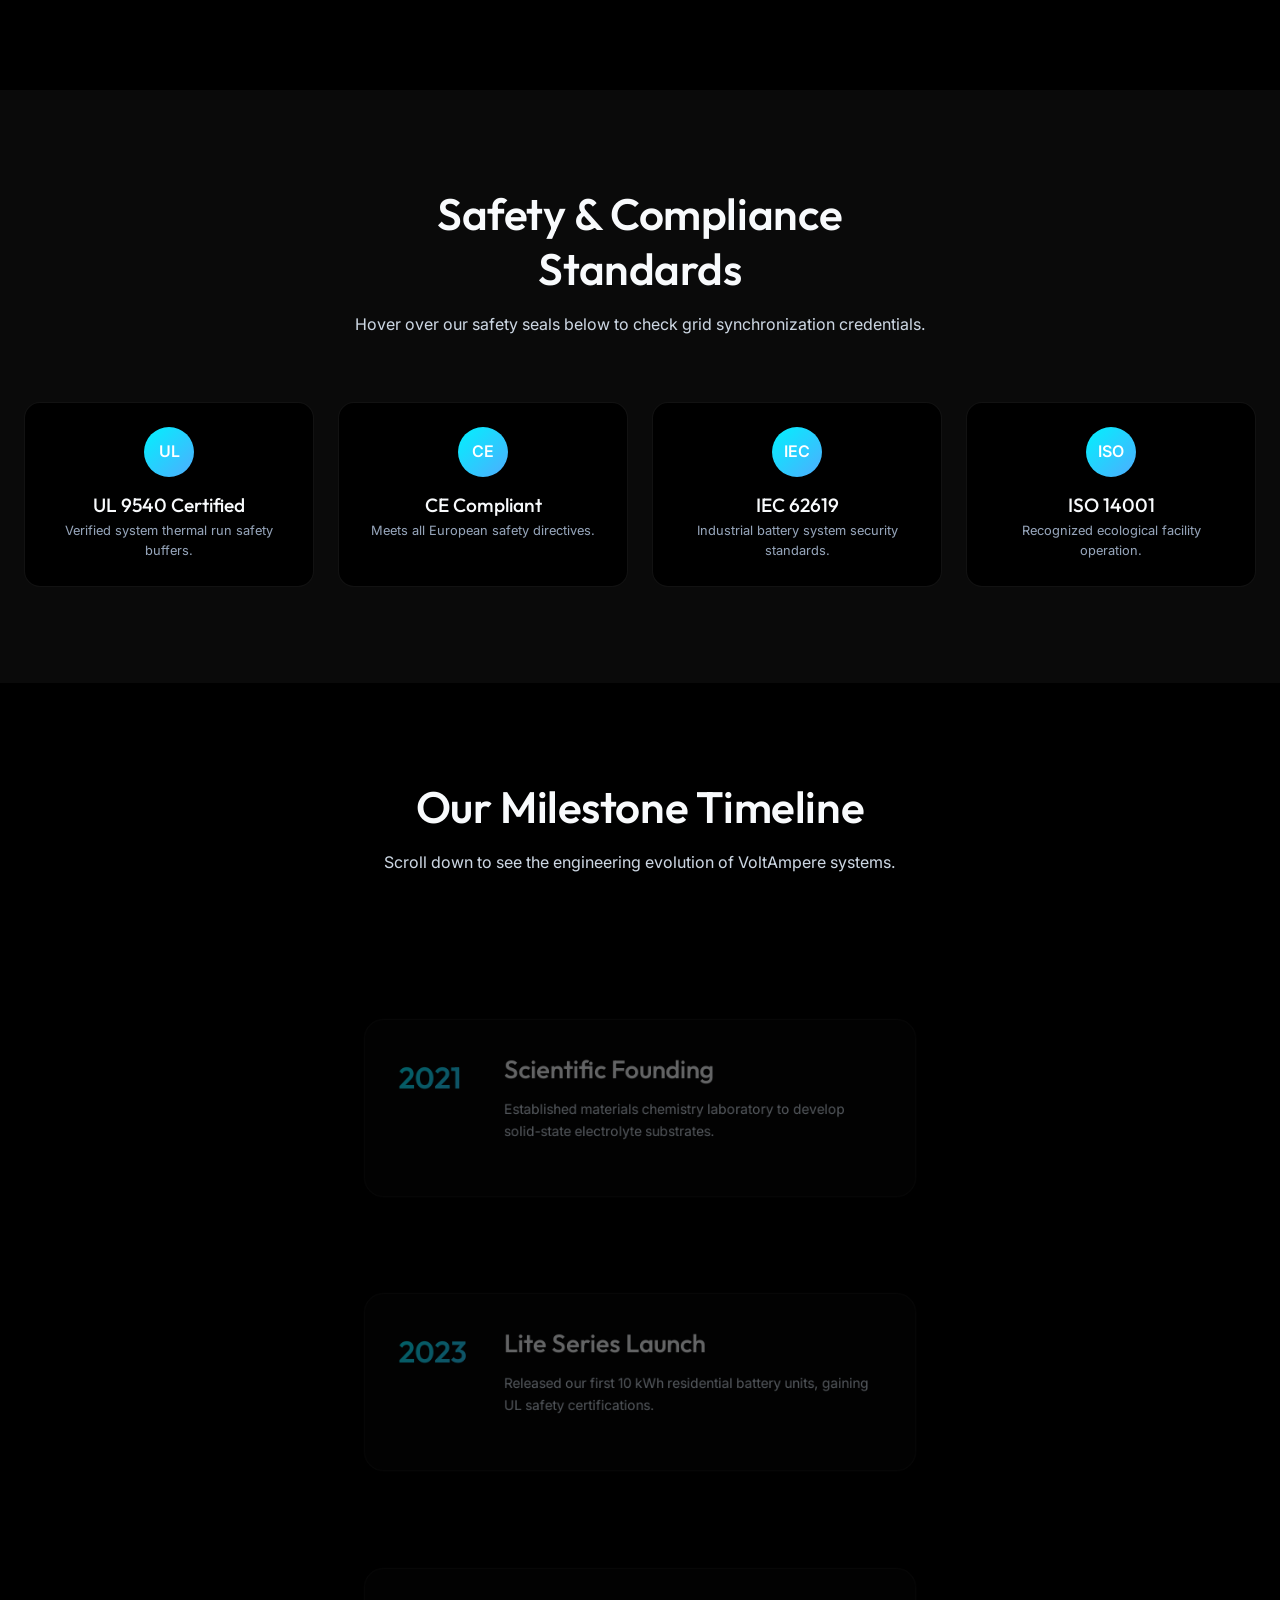
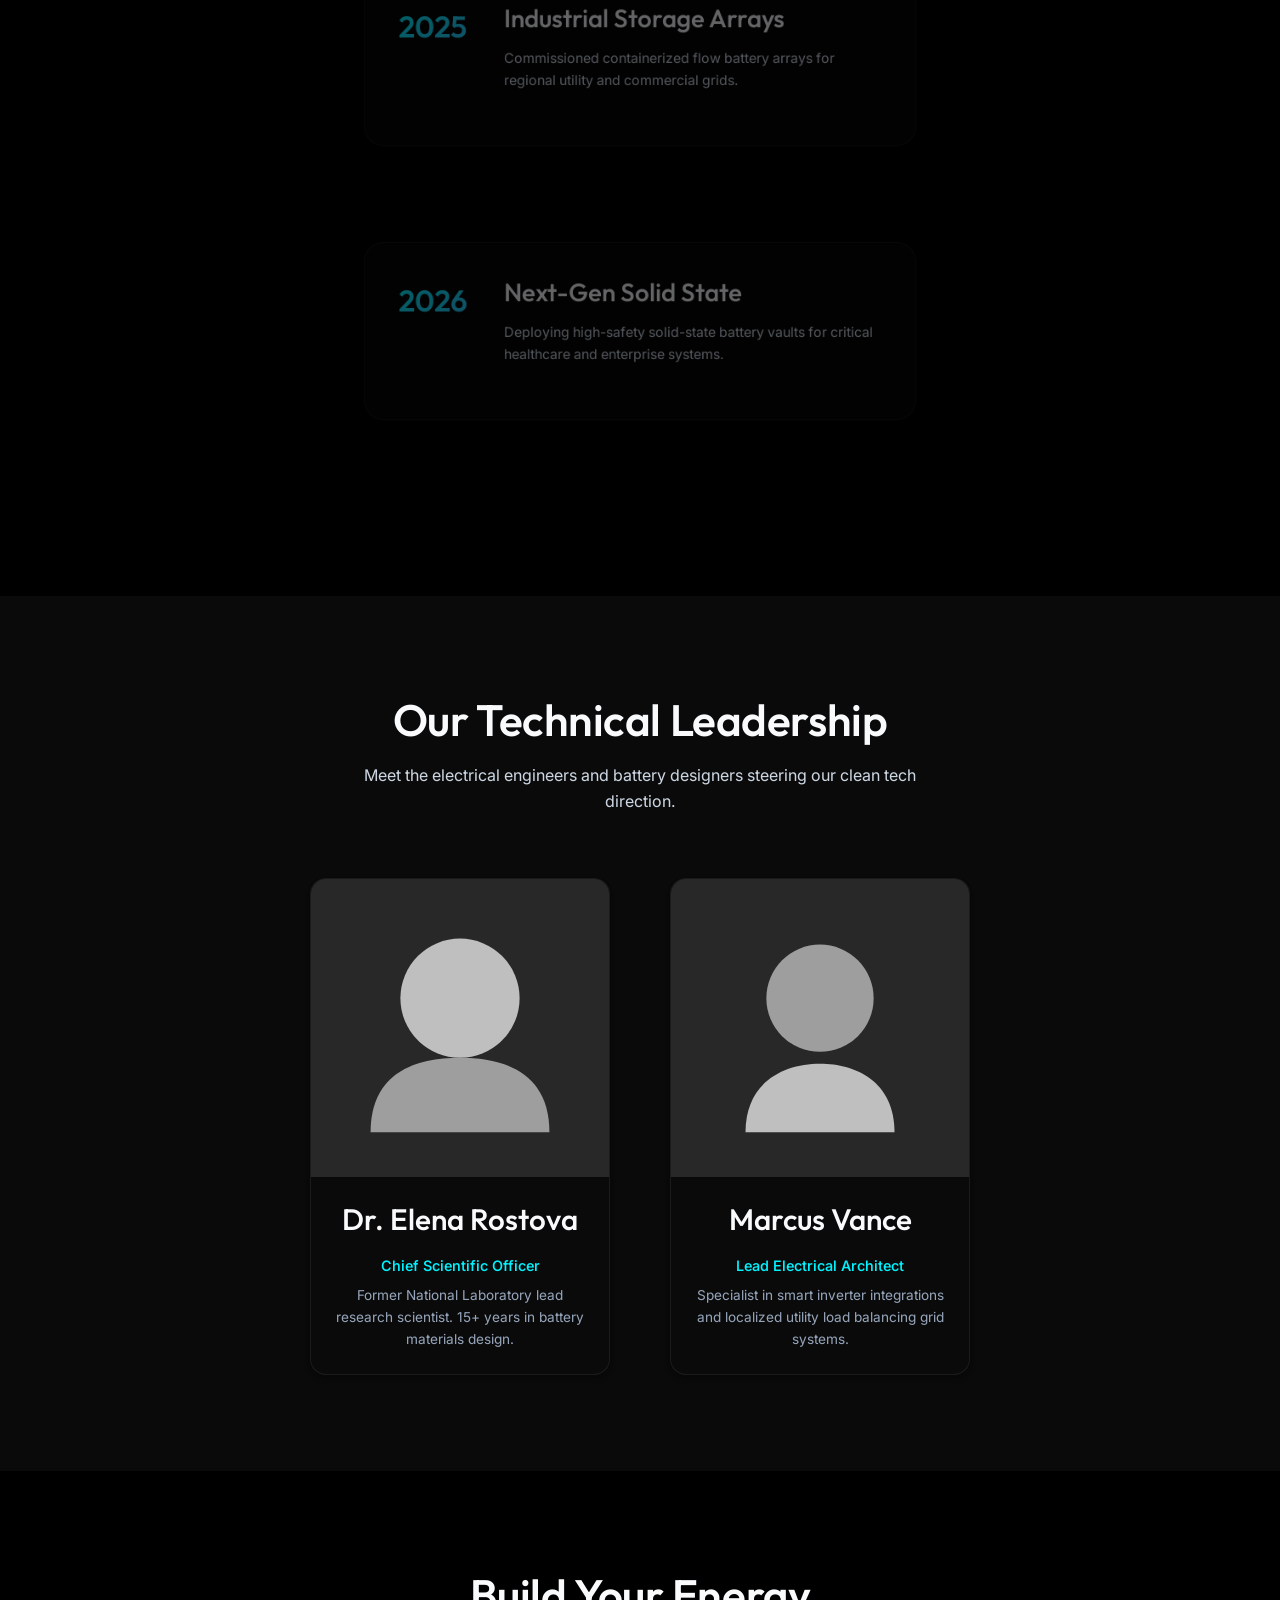
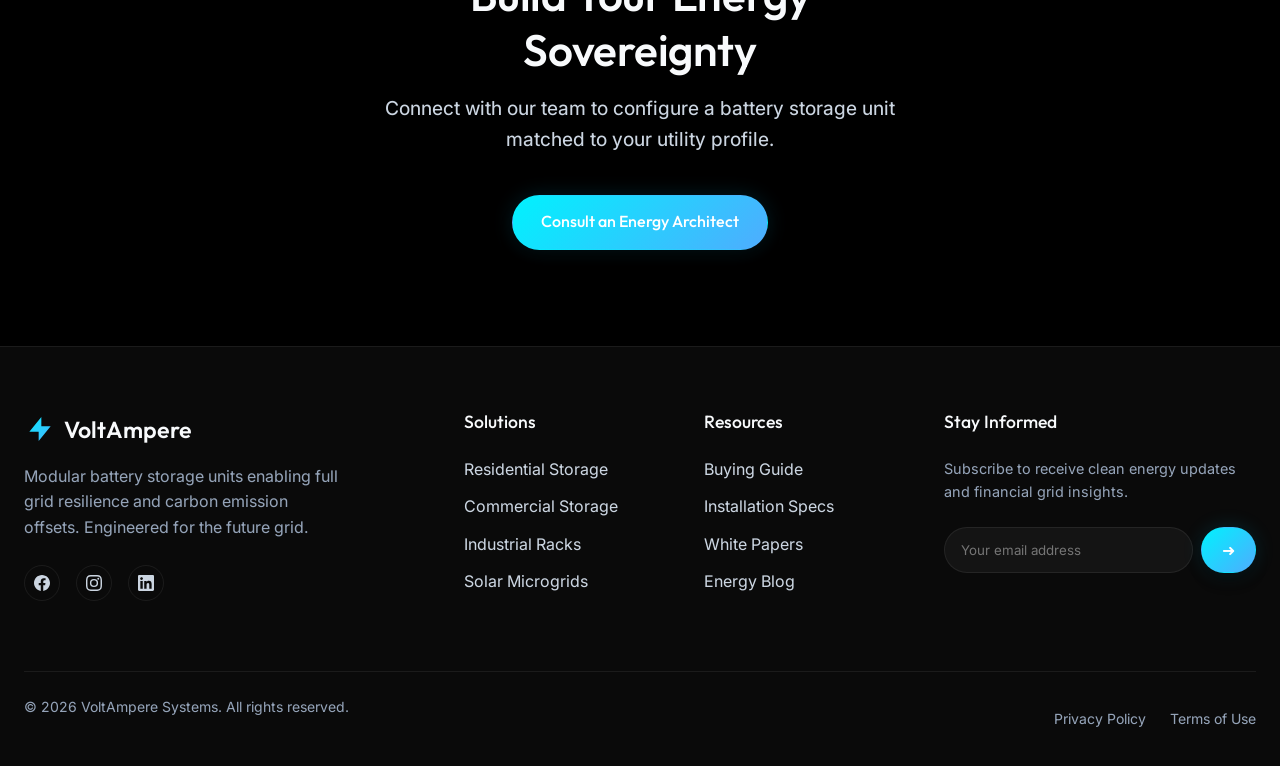
==== commit df2e3888: "Add cache buster query parameter to stylesheets in all HTML files" ====
--- a/about.html
+++ b/about.html
@@ -10,8 +10,8 @@
     <link rel="icon" type="image/svg+xml" href="data:image/svg+xml,%3Csvg xmlns='http://www.w3.org/2000/svg' viewBox='0 0 24 24'%3E%3Cpath fill='%2300f2fe' d='M13 10V3L4 14h7v7l9-11h-7z'/%3E%3C/svg%3E">
     
     <!-- Stylesheets -->
-    <link rel="stylesheet" href="styles/main.css">
-    <link rel="stylesheet" href="styles/page-specific.css">
+    <link rel="stylesheet" href="styles/main.css?v=2.0">
+    <link rel="stylesheet" href="styles/page-specific.css?v=2.0">
 </head>
 <body class="theme-cyan-green">
 
--- a/styles/main.css
+++ b/styles/main.css
@@ -63,16 +63,16 @@
 
 /* --- DARK MODE OVERRIDES --- */
 [data-theme="dark"] {
-    --bg-primary: #090e17;
-    --bg-secondary: #0f172a;
-    --bg-tertiary: #1e293b;
+    --bg-primary: #000000;
+    --bg-secondary: #0a0a0a;
+    --bg-tertiary: #141414;
     --text-primary: #f8fafc;
     --text-secondary: #cbd5e1;
     --text-muted: #94a3b8;
     --border-color: rgba(248, 250, 252, 0.07);
     
     /* Glassmorphism Dark */
-    --glass-bg: rgba(15, 23, 42, 0.6);
+    --glass-bg: rgba(10, 10, 10, 0.6);
     --glass-border: rgba(248, 250, 252, 0.07);
     --glass-shadow: rgba(0, 0, 0, 0.25);
     
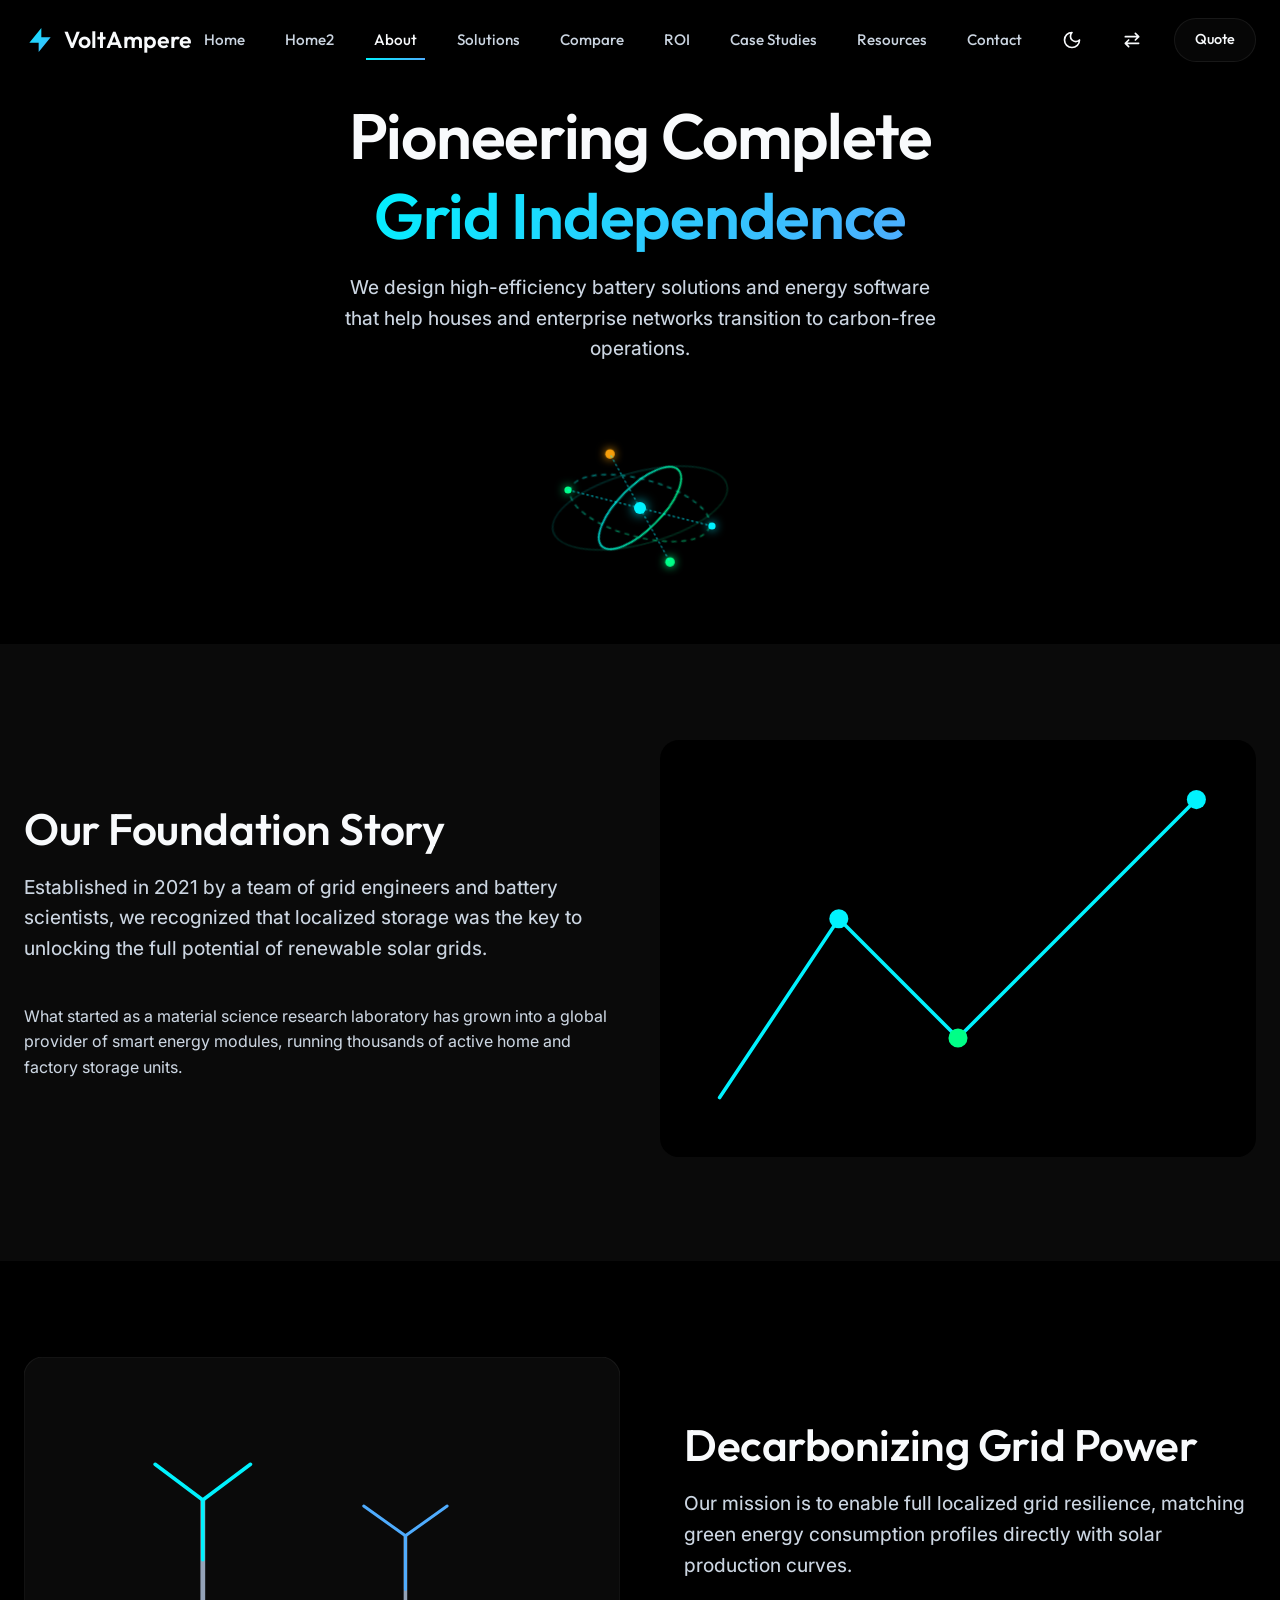
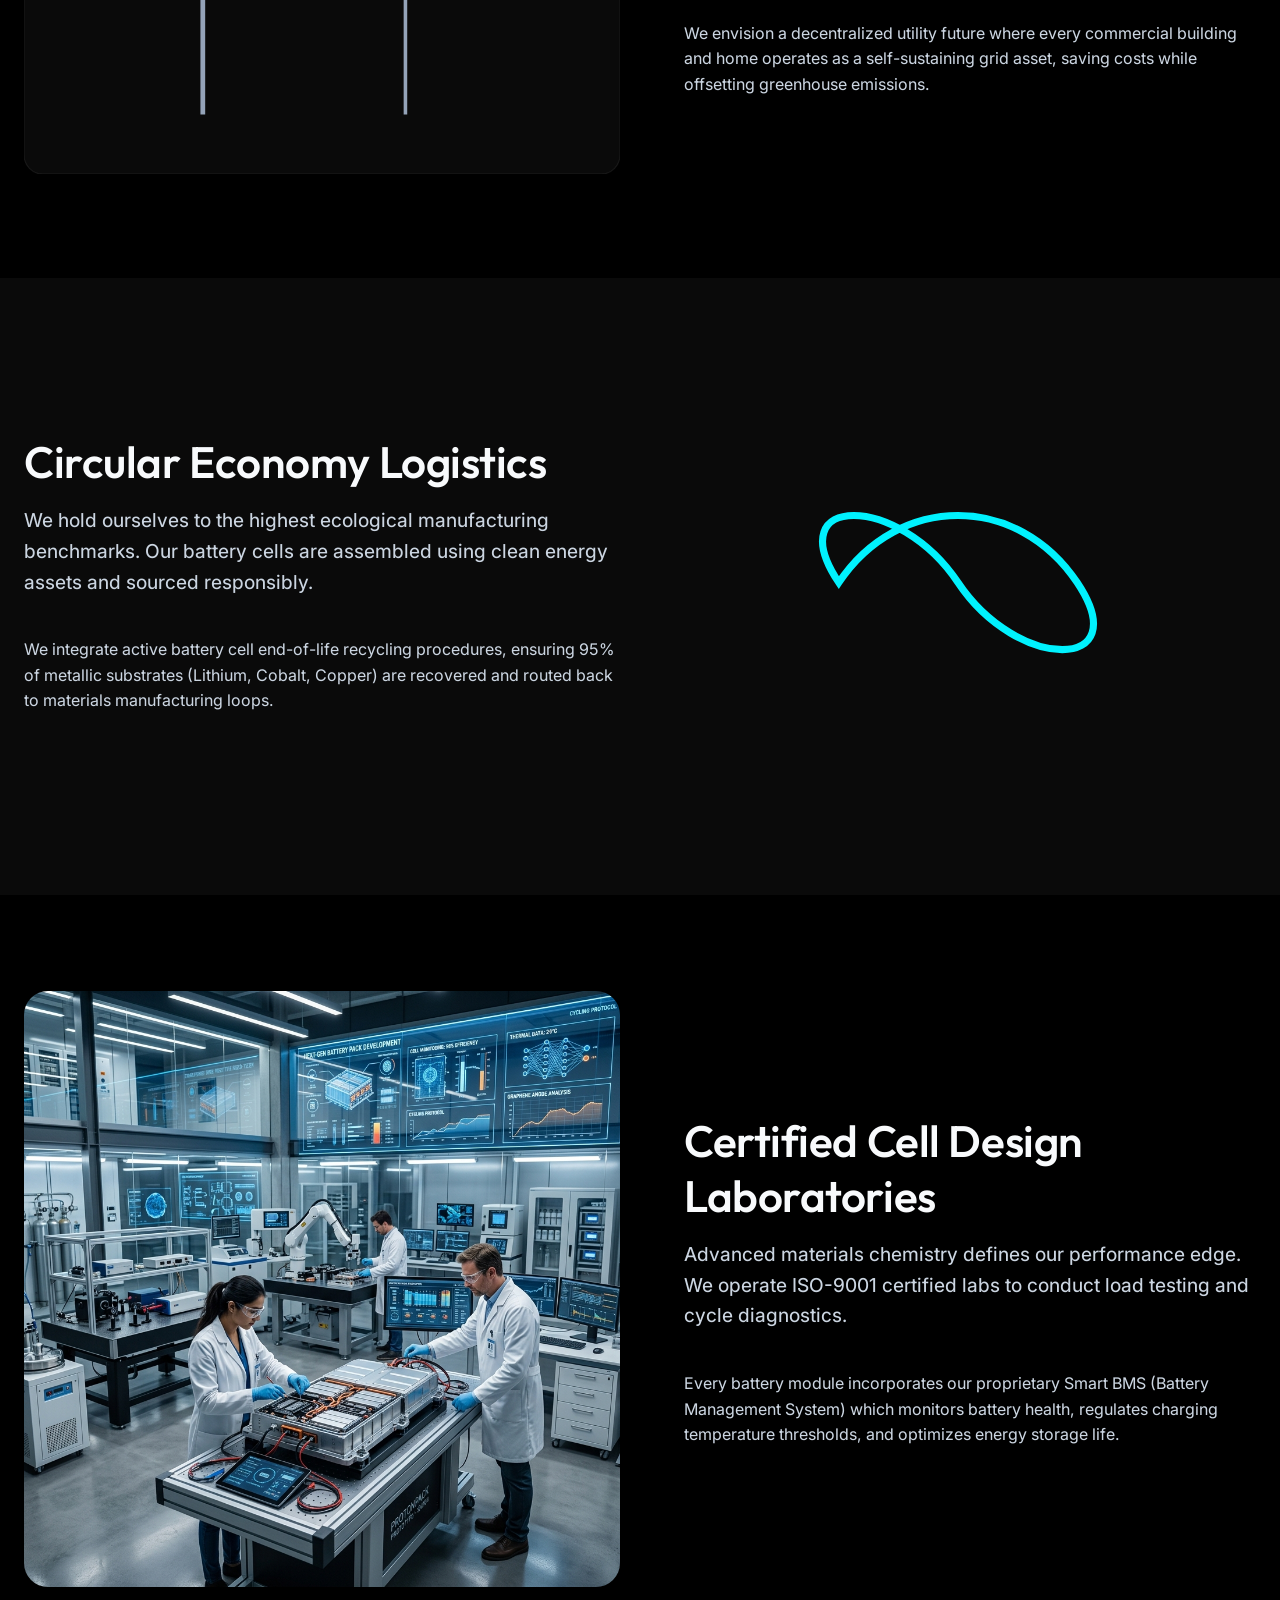
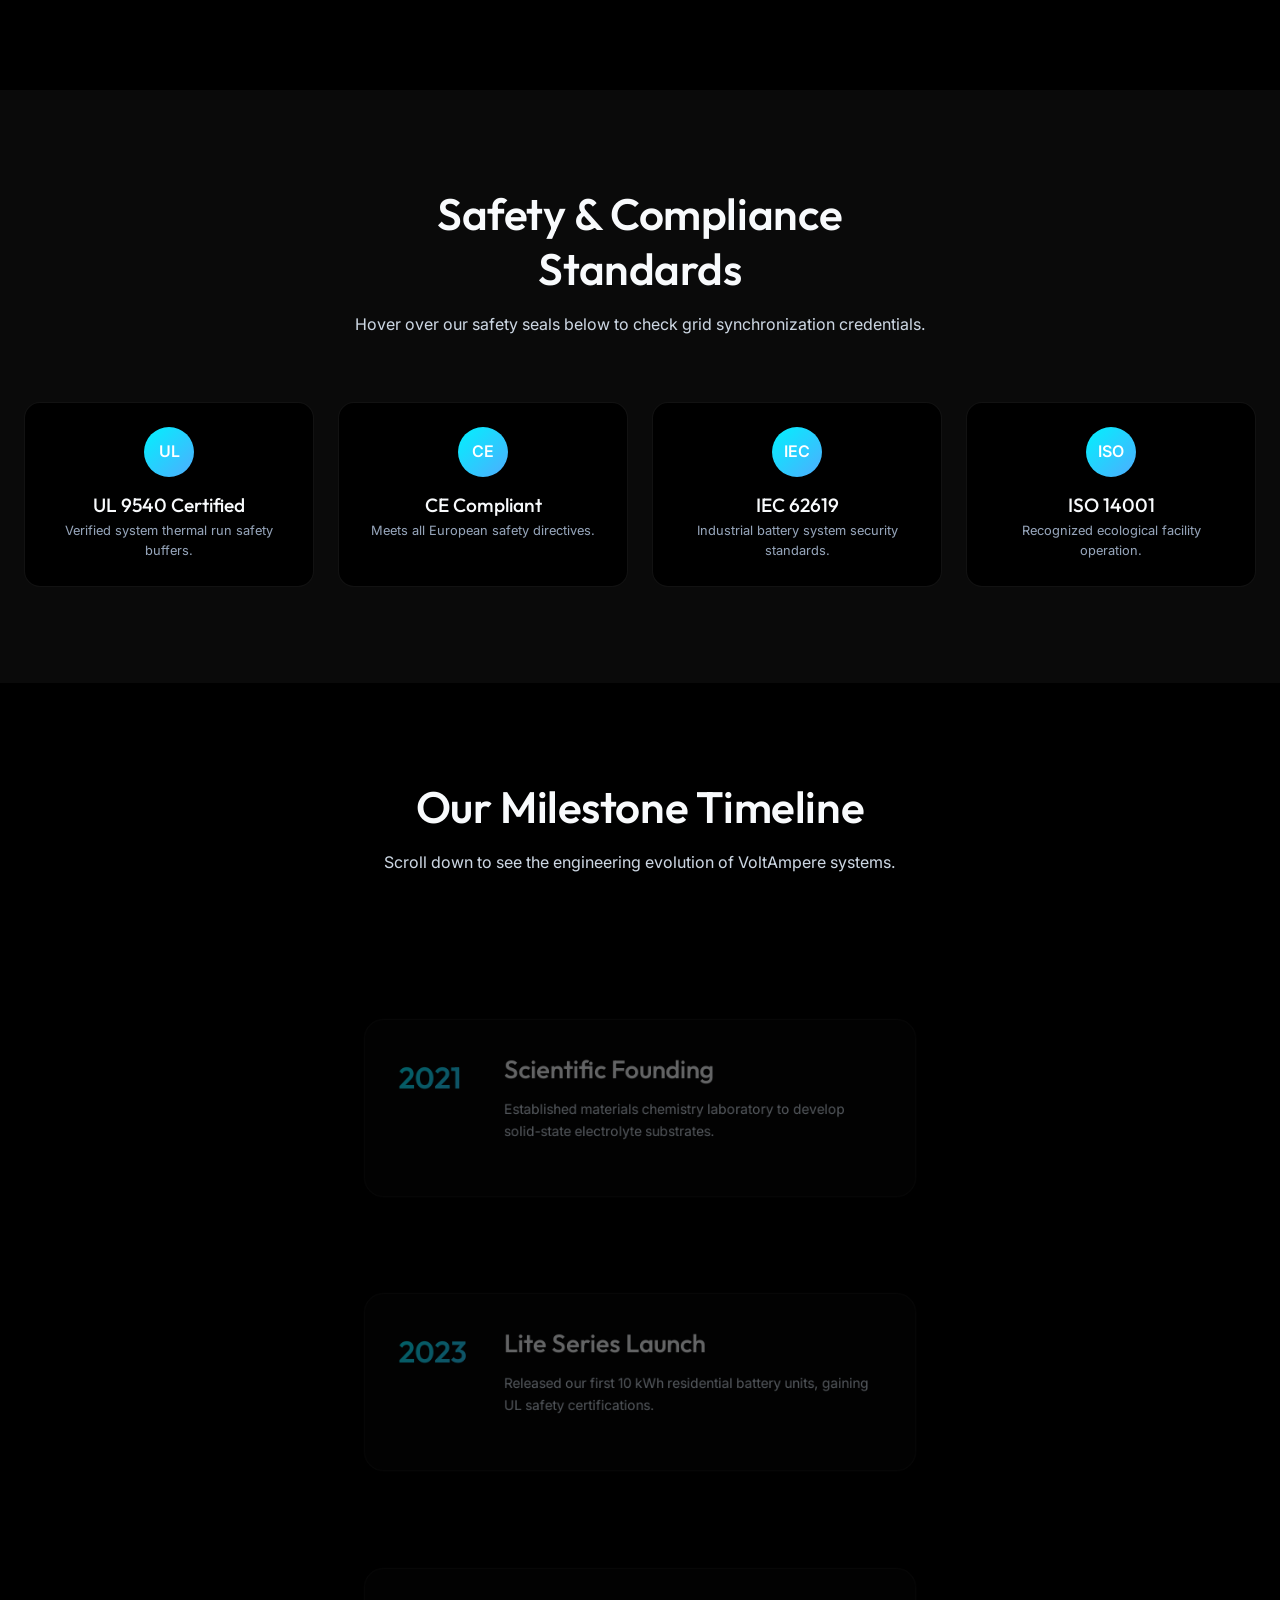
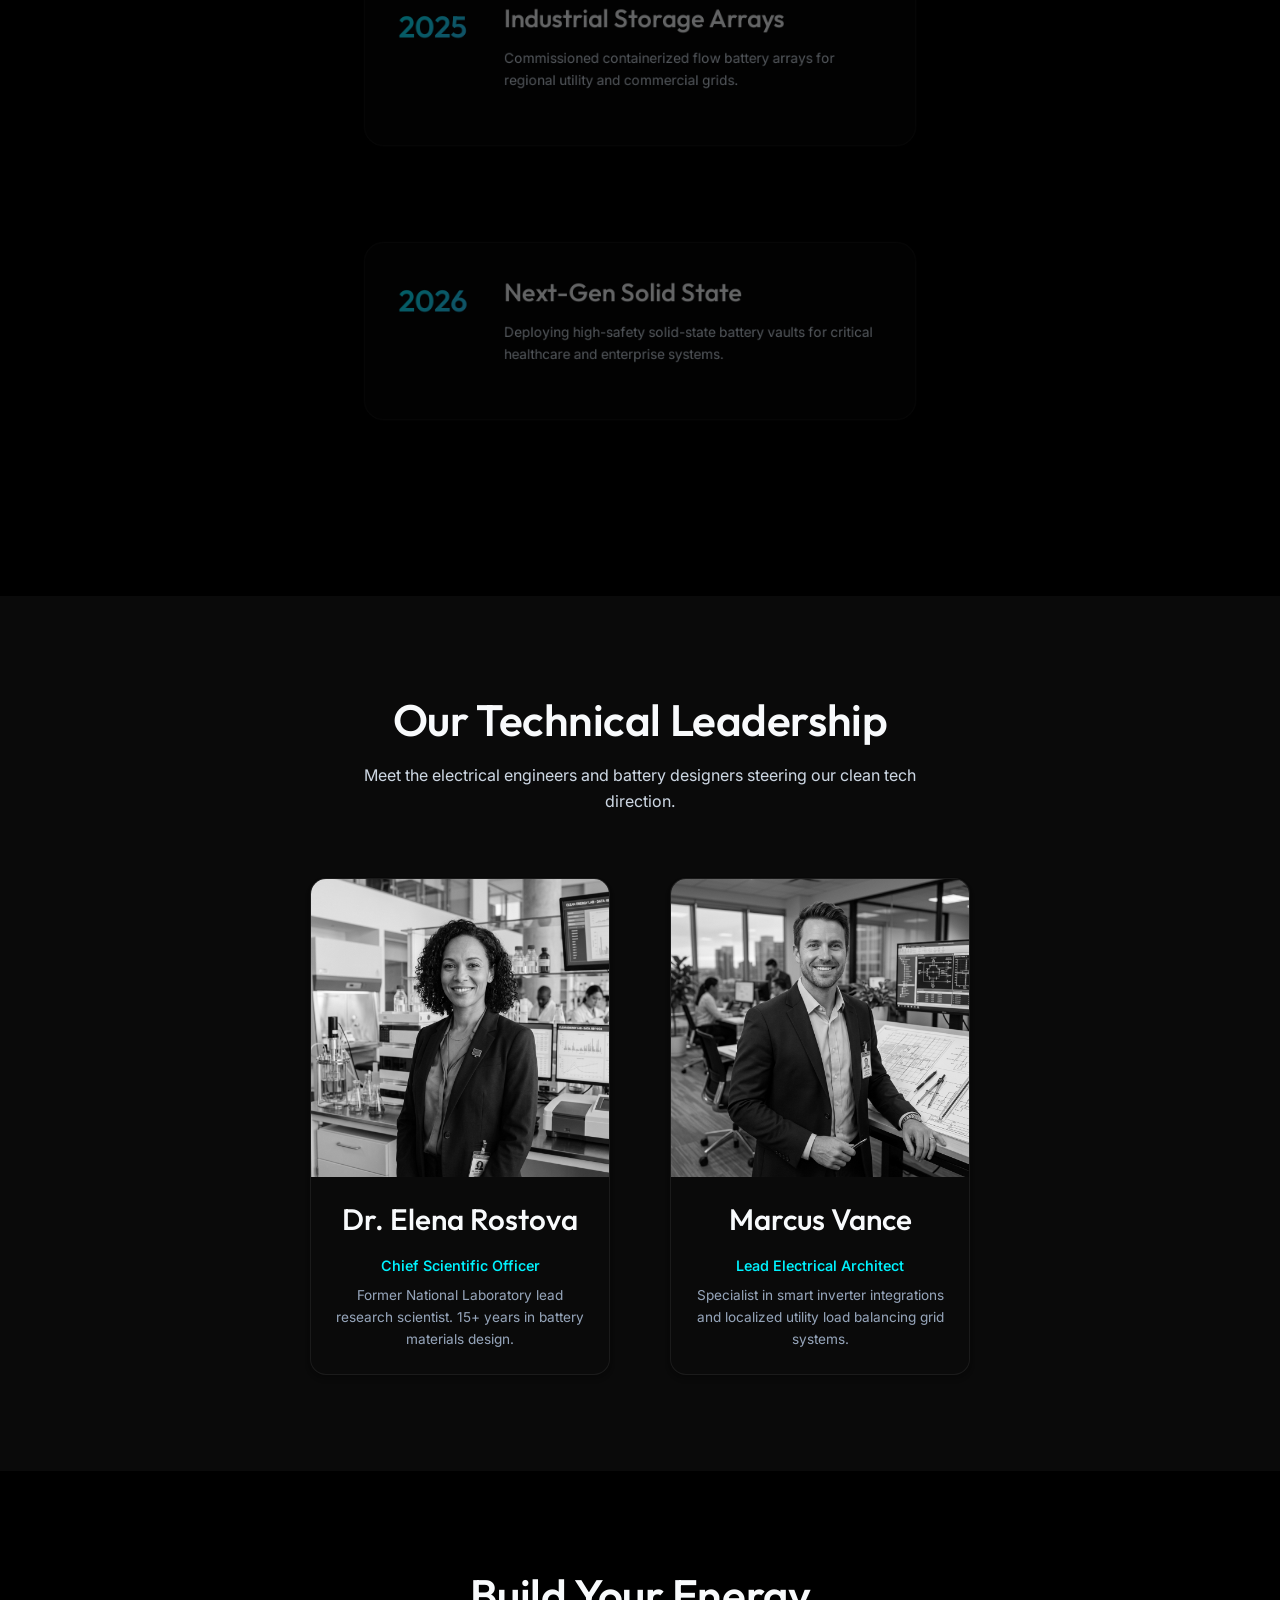
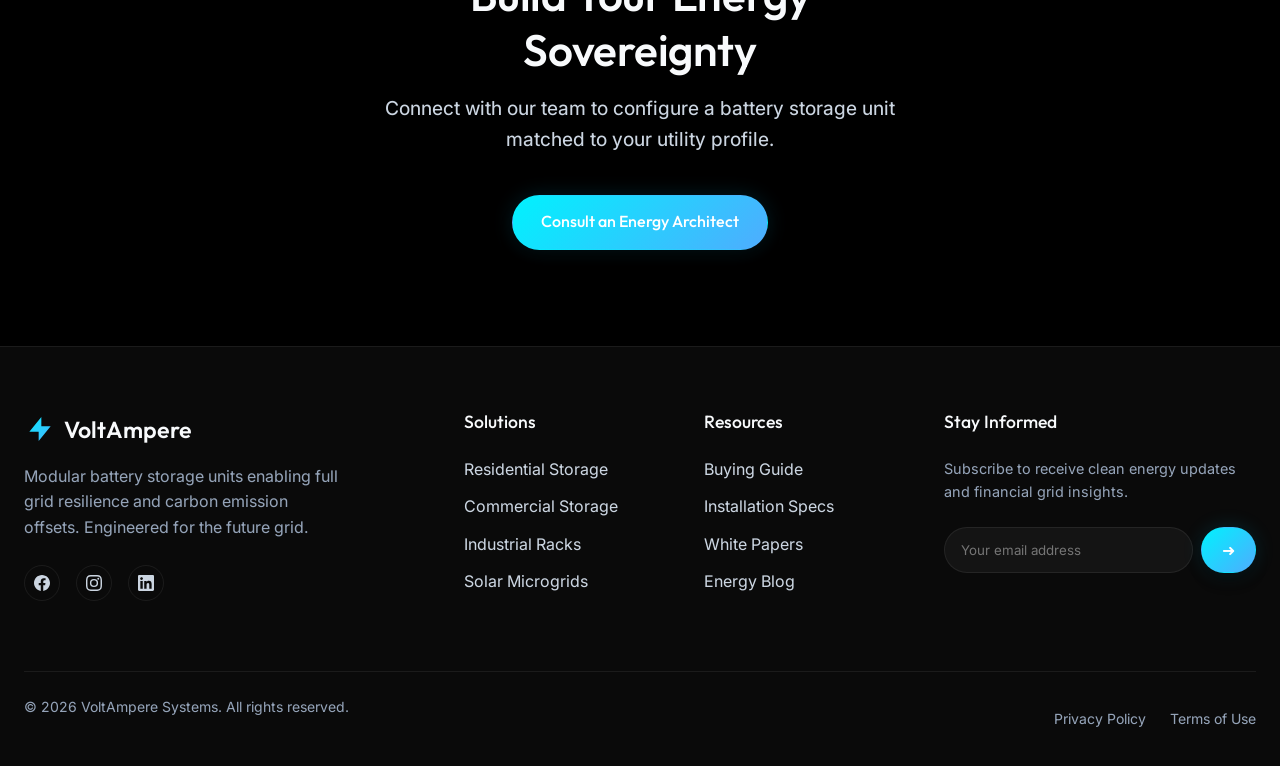
==== commit 9068e9b7: "xxx" ====
--- a/about.html
+++ b/about.html
@@ -39,6 +39,14 @@
                     <svg class="moon" viewBox="0 0 24 24" fill="none" stroke="currentColor" stroke-width="2" stroke-linecap="round" stroke-linejoin="round"><path d="M12 3a6 6 0 0 0 9 9 9 9 0 1 1-9-9Z"/></svg>
                 </button>
                 
+                <button class="rtl-toggle-btn" aria-label="Toggle Layout Direction">
+                    <svg viewBox="0 0 24 24" fill="none" stroke="currentColor" stroke-width="2"
+                        stroke-linecap="round" stroke-linejoin="round">
+                        <path d="M4 8h16M16 4l4 4-4 4" />
+                        <path d="M20 16H4M8 12l-4 4 4 4" />
+                    </svg>
+                </button>
+                
                 <a href="contact.html" class="btn btn-secondary" style="padding: 0.6rem 1.25rem; font-size: 0.9rem;">Quote</a>
             </nav>
             
@@ -51,10 +59,19 @@
     <!-- MOBILE NAVIGATION DRAWER -->
     <div class="mobile-backdrop"></div>
     <nav class="mobile-nav" aria-label="Mobile Navigation">
-        <button class="theme-toggle-btn" aria-label="Toggle Light/Dark Mode" style="align-self: flex-end; margin-bottom: var(--spacing-sm);">
-            <svg class="sun" viewBox="0 0 24 24" fill="none" stroke="currentColor" stroke-width="2" stroke-linecap="round" stroke-linejoin="round"><circle cx="12" cy="12" r="4"/><path d="M12 2v2M12 20v2M4.93 4.93l1.41 1.41M17.66 17.66l1.41 1.41M2 12h2M20 12h2M6.34 17.66l-1.41 1.41M19.07 4.93l-1.41 1.41"/></svg>
-            <svg class="moon" viewBox="0 0 24 24" fill="none" stroke="currentColor" stroke-width="2" stroke-linecap="round" stroke-linejoin="round"><path d="M12 3a6 6 0 0 0 9 9 9 9 0 1 1-9-9Z"/></svg>
-        </button>
+        <div style="display: flex; gap: var(--spacing-xs); align-self: flex-end; margin-bottom: var(--spacing-sm);">
+            <button class="theme-toggle-btn" aria-label="Toggle Light/Dark Mode">
+                <svg class="sun" viewBox="0 0 24 24" fill="none" stroke="currentColor" stroke-width="2" stroke-linecap="round" stroke-linejoin="round"><circle cx="12" cy="12" r="4"/><path d="M12 2v2M12 20v2M4.93 4.93l1.41 1.41M17.66 17.66l1.41 1.41M2 12h2M20 12h2M6.34 17.66l-1.41 1.41M19.07 4.93l-1.41 1.41"/></svg>
+                <svg class="moon" viewBox="0 0 24 24" fill="none" stroke="currentColor" stroke-width="2" stroke-linecap="round" stroke-linejoin="round"><path d="M12 3a6 6 0 0 0 9 9 9 9 0 1 1-9-9Z"/></svg>
+            </button>
+            <button class="rtl-toggle-btn" aria-label="Toggle Layout Direction">
+                <svg viewBox="0 0 24 24" fill="none" stroke="currentColor" stroke-width="2"
+                    stroke-linecap="round" stroke-linejoin="round">
+                    <path d="M4 8h16M16 4l4 4-4 4" />
+                    <path d="M20 16H4M8 12l-4 4 4 4" />
+                </svg>
+            </button>
+        </div>
         <a href="index.html" class="nav-link">Home</a>
         <a href="home2.html" class="nav-link">Home2</a>
         <a href="about.html" class="nav-link active">About</a>
@@ -289,11 +306,7 @@
                 <!-- Member 1 -->
                 <div class="reveal team-card">
                     <div class="team-card-image-wrap">
-                        <!-- Custom styled team avatar in vector SVG to satisfy unique image constraint -->
-                        <svg viewBox="0 0 100 100" class="team-card-image" style="width: 100%; height: 100%; display: block; background: #1e293b;">
-                            <circle cx="50" cy="40" r="20" fill="var(--accent-primary)"/>
-                            <path d="M20 85 C20 65, 35 60, 50 60 C65 60, 80 65, 80 85 Z" fill="var(--accent-secondary)"/>
-                        </svg>
+                        <img src="assets/images/team_elena.png" alt="Dr. Elena Rostova" class="team-card-image">
                     </div>
                     <div class="team-card-info">
                         <h3>Dr. Elena Rostova</h3>
@@ -304,10 +317,7 @@
                 <!-- Member 2 -->
                 <div class="reveal stagger-2 team-card">
                     <div class="team-card-image-wrap">
-                        <svg viewBox="0 0 100 100" class="team-card-image" style="width: 100%; height: 100%; display: block; background: #1e293b;">
-                            <circle cx="50" cy="40" r="18" fill="var(--accent-secondary)"/>
-                            <path d="M25 85 C25 68, 38 62, 50 62 C62 62, 75 68, 75 85 Z" fill="var(--accent-primary)"/>
-                        </svg>
+                        <img src="assets/images/team_marcus.png" alt="Marcus Vance" class="team-card-image">
                     </div>
                     <div class="team-card-info">
                         <h3>Marcus Vance</h3>
--- a/styles/main.css
+++ b/styles/main.css
@@ -309,7 +309,7 @@
     left: 0;
     width: 100%;
     height: var(--header-height);
-    z-index: 100;
+    z-index: 102; /* Raised to overlay drawer navigation backdrop and button controls */
     transition: background var(--transition-smooth), height var(--transition-smooth);
 }
 
@@ -410,6 +410,36 @@
 [data-theme="dark"] .theme-toggle-btn .sun { display: none; }
 [data-theme="dark"] .theme-toggle-btn .moon { display: block; }
 
+/* RTL Mode Button */
+.rtl-toggle-btn {
+    background: transparent;
+    border: none;
+    color: var(--text-primary);
+    cursor: pointer;
+    width: 36px;
+    height: 36px;
+    border-radius: 50%;
+    transition: background var(--transition-fast);
+    display: inline-flex;
+    align-items: center;
+    justify-content: center;
+}
+
+.rtl-toggle-btn:hover {
+    background: var(--border-color);
+}
+
+.rtl-toggle-btn svg {
+    width: 20px;
+    height: 20px;
+    display: block;
+    transition: transform var(--transition-smooth);
+}
+
+[dir="rtl"] .rtl-toggle-btn svg {
+    transform: rotate(180deg);
+}
+
 /* Hamburger Menu Button */
 .menu-btn {
     display: none;
@@ -472,6 +502,27 @@
     padding: 100px var(--spacing-lg) var(--spacing-lg);
     gap: var(--spacing-md);
     transition: right var(--transition-smooth);
+    overflow-y: auto; /* Scrollable drawer content */
+    scrollbar-width: thin; /* Firefox subtle scrollbar */
+}
+
+/* Subtle custom scrollbars for mobile drawer navigation */
+.mobile-nav::-webkit-scrollbar {
+    width: 6px;
+}
+
+.mobile-nav::-webkit-scrollbar-thumb {
+    background-color: var(--border-color);
+    border-radius: var(--radius-full);
+}
+
+/* Reposition Theme & RTL buttons container to the bottom */
+.mobile-nav > div:first-of-type {
+    order: 10;
+    margin-top: auto;
+    align-self: center !important;
+    margin-bottom: 0 !important;
+    padding-top: var(--spacing-md);
 }
 
 .mobile-nav.open {
@@ -684,3 +735,69 @@
         grid-template-columns: 1fr;
     }
 }
+
+/* ==========================================================================
+   GLOBAL RTL DIRECTION STYLES
+   ========================================================================== */
+html[dir="rtl"] {
+    direction: rtl;
+    unicode-bidi: embed;
+}
+
+html[dir="rtl"] .mobile-nav {
+    right: auto;
+    left: -100%;
+    box-shadow: 10px 0 30px rgba(0, 0, 0, 0.15);
+    transition: left var(--transition-smooth);
+}
+
+html[dir="rtl"] .mobile-nav.open {
+    left: 0;
+    right: auto;
+}
+
+html[dir="rtl"] .footer-links a:hover {
+    padding-left: 0;
+    padding-right: 4px;
+}
+
+/* --- SCROLL TO TOP BUTTON --- */
+.scroll-up-btn {
+    position: fixed;
+    bottom: var(--spacing-md);
+    right: var(--spacing-md);
+    width: 46px;
+    height: 46px;
+    border-radius: 50%;
+    background: var(--accent-gradient);
+    border: 1px solid rgba(255, 255, 255, 0.1);
+    color: #ffffff;
+    font-size: 1.1rem;
+    display: flex;
+    align-items: center;
+    justify-content: center;
+    cursor: pointer;
+    z-index: 99;
+    opacity: 0;
+    visibility: hidden;
+    transform: translateY(20px);
+    transition: opacity var(--transition-smooth), transform var(--transition-smooth), visibility var(--transition-smooth), background-color var(--transition-fast);
+    box-shadow: var(--shadow-md), 0 0 15px var(--accent-primary);
+}
+
+.scroll-up-btn.show {
+    opacity: 1;
+    visibility: visible;
+    transform: translateY(0);
+}
+
+.scroll-up-btn:hover {
+    transform: scale(1.1);
+    box-shadow: var(--shadow-lg), 0 0 25px var(--accent-primary);
+}
+
+/* Adjust scroll up button positioning for RTL layouts */
+html[dir="rtl"] .scroll-up-btn {
+    right: auto;
+    left: var(--spacing-md);
+}
--- a/styles/page-specific.css
+++ b/styles/page-specific.css
@@ -620,7 +620,12 @@
     position: relative;
     z-index: 2;
     color: var(--text-secondary);
-    transition: color var(--transition-fast);
+    transition: color var(--transition-fast), transform var(--transition-fast);
+}
+
+.toggle-pill-btn:hover {
+    color: var(--text-primary);
+    transform: scale(1.02);
 }
 
 .toggle-pill-btn.active {
@@ -637,6 +642,7 @@
     border-radius: var(--radius-full);
     z-index: 1;
     transition: transform var(--transition-smooth);
+    pointer-events: none; /* Make clicks pass through to the buttons behind */
 }
 
 .toggle-pill-wrapper.switched .toggle-pill-slider {
@@ -691,24 +697,53 @@
 
 /* --- MASONRY GALLERY --- */
 .masonry-gallery {
-    column-count: 3;
-    column-gap: var(--spacing-md);
+    display: grid;
+    grid-template-columns: repeat(3, 1fr);
+    gap: var(--spacing-md);
 }
 
 .masonry-item {
-    break-inside: avoid;
-    margin-bottom: var(--spacing-md);
     position: relative;
     border-radius: var(--radius-md);
     overflow: hidden;
     box-shadow: var(--shadow-sm);
     cursor: zoom-in;
     transition: transform var(--transition-smooth);
+    height: 320px; /* Uniform height for premium grid alignment */
+    display: flex;
+    flex-direction: column;
+}
+
+.masonry-item:nth-child(4) {
+    grid-column: 2; /* Keep 4th card centered in the middle of 3-column layout */
 }
 
 .masonry-item img {
     width: 100%;
+    height: 100%;
+    object-fit: cover;
     display: block;
+}
+
+@media (max-width: 1024px) {
+    .masonry-gallery {
+        grid-template-columns: repeat(2, 1fr);
+    }
+    .masonry-item:nth-child(4) {
+        grid-column: auto;
+    }
+}
+
+@media (max-width: 580px) {
+    .masonry-gallery {
+        grid-template-columns: 1fr;
+    }
+    .masonry-item:nth-child(4) {
+        grid-column: auto;
+    }
+    .masonry-item {
+        height: 280px; /* Slightly shorter for mobile phones */
+    }
 }
 
 .masonry-item:hover {
@@ -857,6 +892,33 @@
     box-shadow: 0 0 10px var(--accent-glow);
 }
 
+/* Custom interactive dropdown arrow for select elements */
+select.form-input {
+    appearance: none;
+    -webkit-appearance: none;
+    -moz-appearance: none;
+    background-image: url("data:image/svg+xml;utf8,<svg xmlns='http://www.w3.org/2000/svg' width='24' height='24' viewBox='0 0 24 24' fill='none' stroke='%23475569' stroke-width='2' stroke-linecap='round' stroke-linejoin='round'><polyline points='6 9 12 15 18 9'></polyline></svg>");
+    background-repeat: no-repeat;
+    background-position: right 1rem center;
+    background-size: 1.2em;
+    padding: 0.6rem 2.5rem 0.6rem 1rem !important;
+    cursor: pointer;
+}
+
+[data-theme="dark"] select.form-input {
+    background-image: url("data:image/svg+xml;utf8,<svg xmlns='http://www.w3.org/2000/svg' width='24' height='24' viewBox='0 0 24 24' fill='none' stroke='%2394a3b8' stroke-width='2' stroke-linecap='round' stroke-linejoin='round'><polyline points='6 9 12 15 18 9'></polyline></svg>");
+}
+
+html[dir="rtl"] select.form-input {
+    background-position: left 1rem center;
+    padding: 0.6rem 1rem 0.6rem 2.5rem !important;
+}
+
+select.form-input option {
+    background-color: var(--bg-secondary);
+    color: var(--text-primary);
+}
+
 .form-label {
     position: absolute;
     top: 50%;
@@ -926,7 +988,7 @@
 /* Media layout adaptations */
 @media (max-width: 900px) {
     .masonry-gallery {
-        column-count: 2;
+        grid-template-columns: repeat(2, 1fr);
     }
     .chemistry-diagram-container {
         grid-template-columns: 1fr;
@@ -941,7 +1003,7 @@
 
 @media (max-width: 600px) {
     .masonry-gallery {
-        column-count: 1;
+        grid-template-columns: 1fr;
     }
     .timeline-steps {
         flex-direction: column;
@@ -964,3 +1026,47 @@
         margin-bottom: 0;
     }
 }
+
+/* ==========================================================================
+   PAGE SPECIFIC RTL LAYOUT OVERRIDES
+   ========================================================================== */
+html[dir="rtl"] .accordion-trigger {
+    text-align: right;
+}
+
+html[dir="rtl"] .comparison-table,
+html[dir="rtl"] .comparison-table th,
+html[dir="rtl"] .comparison-table td {
+    text-align: right;
+}
+
+html[dir="rtl"] .contact-info-card {
+    text-align: right;
+}
+
+html[dir="rtl"] .coverflow-card.prev {
+    transform: rotateY(-45deg) translateZ(-150px) translateX(280px);
+}
+
+html[dir="rtl"] .coverflow-card.next {
+    transform: rotateY(45deg) translateZ(-150px) translateX(-280px);
+}
+
+html[dir="rtl"] .toggle-pill-slider {
+    left: auto;
+    right: 4px;
+}
+
+html[dir="rtl"] .toggle-pill-wrapper.switched .toggle-pill-slider {
+    transform: translateX(-100%);
+}
+
+@media (max-width: 600px) {
+    html[dir="rtl"] .timeline-progress-line {
+        left: auto;
+        right: 28px;
+    }
+    html[dir="rtl"] .timeline-step {
+        text-align: right;
+    }
+}
